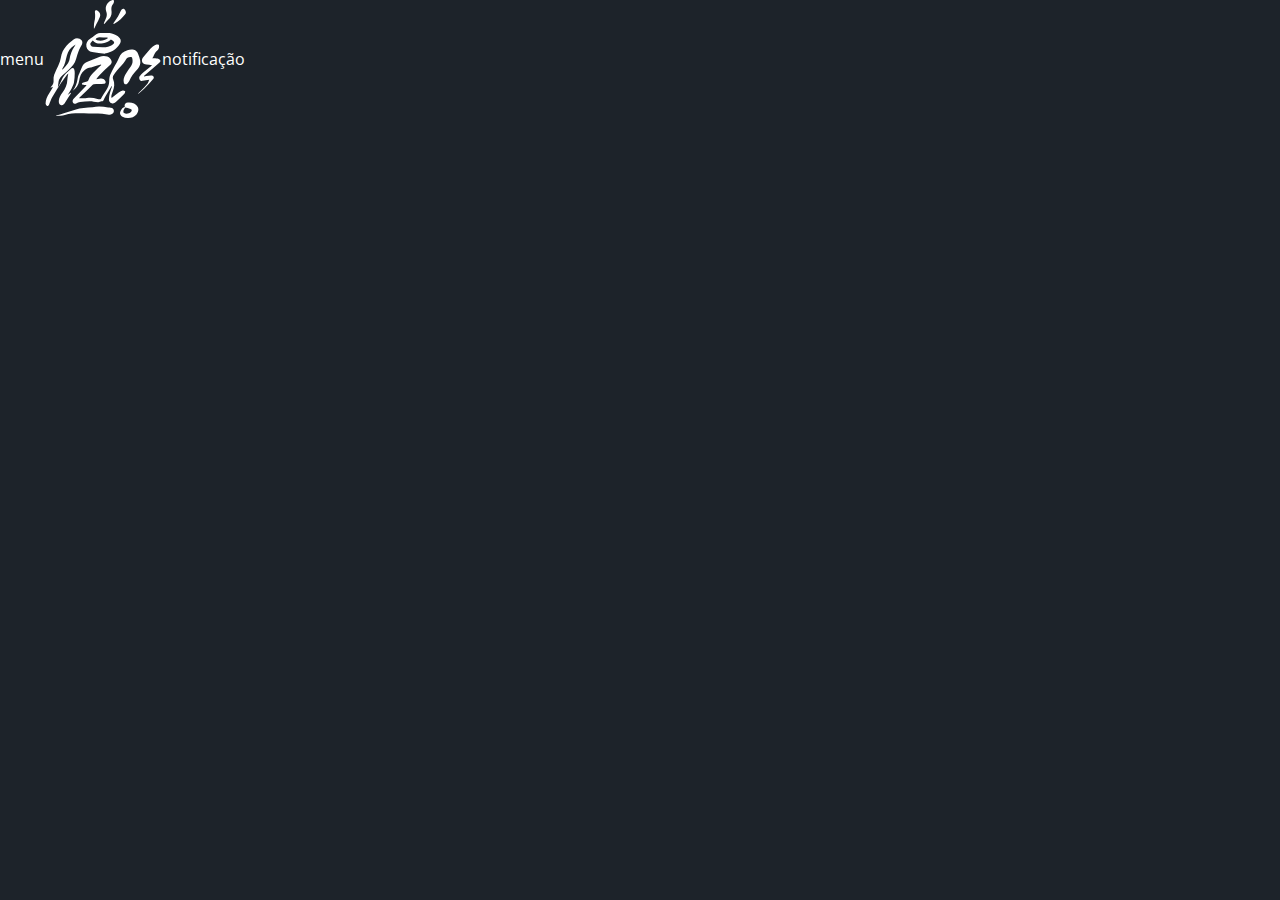
==== index.html @ 1a5a8690 "Inicio do projeto HZC" ====
<!DOCTYPE html>
<html lang="pt-br">
<head>
    <meta charset="UTF-8">
    <meta http-equiv="X-UA-Compatible" content="IE=edge">
    <meta name="viewport" content="width=device-width, initial-scale=1.0">
    <title>HZC | Home</title>
    <link rel="stylesheet" href="assets/css/reset.css">
    <link rel="stylesheet" href="assets/css/style.css">
    <link rel="preconnect" href="https://fonts.googleapis.com">
    <link rel="preconnect" href="https://fonts.gstatic.com" crossorigin>
    <link rel="stylesheet" href="https://fonts.googleapis.com/css2?family=Open+Sans:wght@400;600;700&display=swap">
</head>
<body>
    <header class="cabecalho">
        <button class="cabecalho_menu">menu</button>
        <img src="assets/img/logo.svg" alt="Logotipo da HZC" class="cabecalho_logo">
        <button class="cabecalho_notificacao">notificação</button>
    </header>
</body>
</html>
---- assets/css/style.css ----
body {
    background-color: #1d232a;
    font-family: 'Open Sans', sans-serif;
    color: #FFFFFF;
}

.cabecalho {
    display: flex;
}
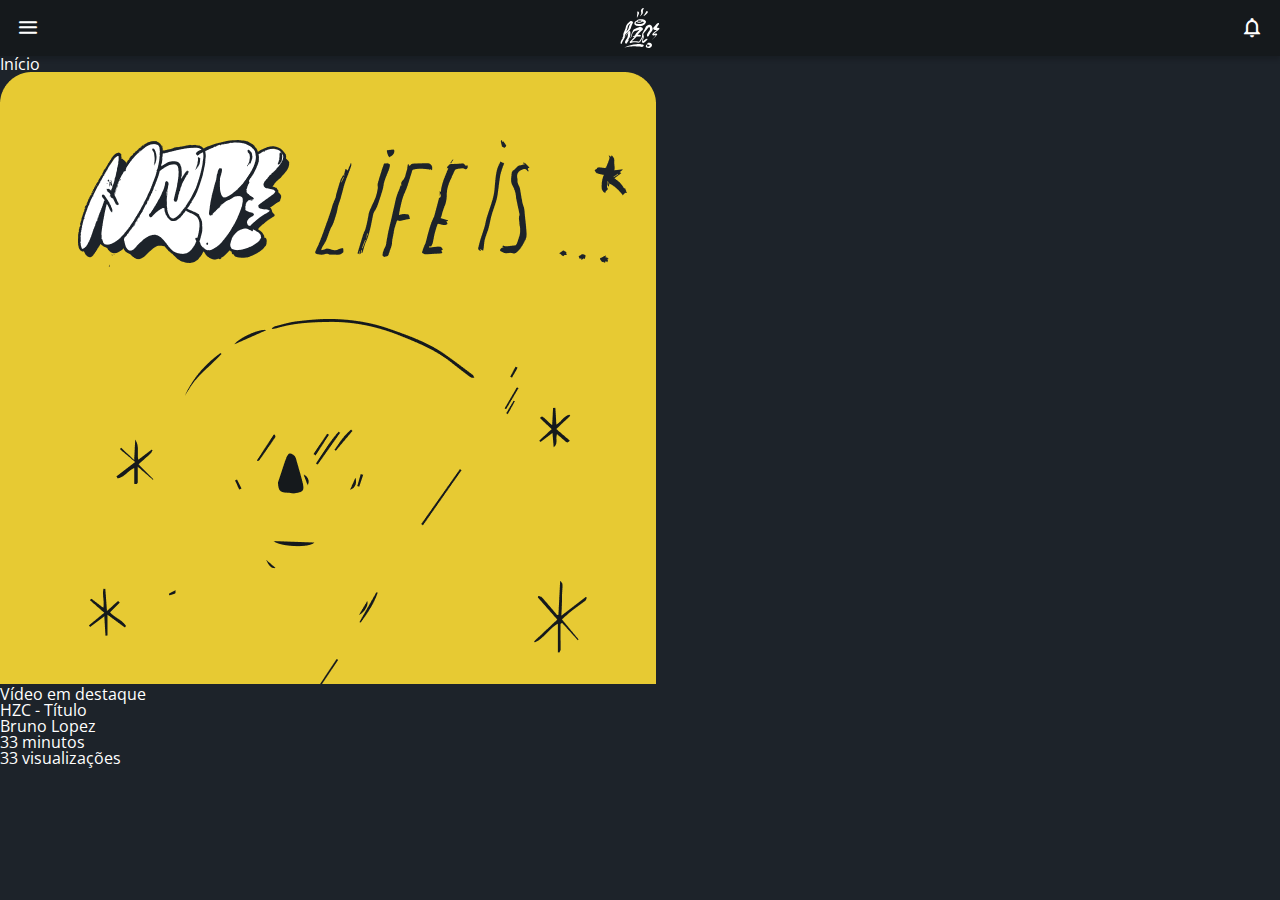
==== commit a2100d16: "Implementação do menu da página" ====
--- a/index.html
+++ b/index.html
@@ -13,9 +13,33 @@
 </head>
 <body>
     <header class="cabecalho">
-        <button class="cabecalho_menu">menu</button>
+        <button class="cabecalho_menu" aria-label="Menu"><i></i></button>
         <img src="assets/img/logo.svg" alt="Logotipo da HZC" class="cabecalho_logo">
-        <button class="cabecalho_notificacao">notificação</button>
+        <button class="cabecalho_notificacao" aria-label="Notificação"><i></i></button>
     </header>
+    <nav class="menu-lateral">
+        <img src="assets/img/logo.svg" alt="Logotipo da HZC" class="menu-lateral_logo">
+        <a href="#" class="menu-lateral_link menu-lateral_link--inicio">Inicio</a>
+        <a href="#" class="menu-lateral_link menu-lateral_link--videos">Videos</a>
+        <a href="#" class="menu-lateral_link menu-lateral_link--picos">Picos</a>
+        <a href="#" class="menu-lateral_link menu-lateral_link--integrantes">Integrantes</a>
+        <a href="#" class="menu-lateral_link menu-lateral_link--camisas">Camisas</a>
+        <a href="#" class="menu-lateral_link menu-lateral_link--pinturas">Pinturas</a>
+    </nav>
+    <main class="principal">
+        <h2 class="cartao">Início</h2>
+        <article class="cartao">
+            <img src="assets/img/banner-mobile_1.png" alt="Banner do cartao" class="cartao_imagem">
+            <div class="cartao_conteudo">
+                <p class="cartao_destaque">Vídeo em destaque</p>
+                <h3 class="cartao_titulo">HZC - Título</h3>
+                <p class="cartao_perfil">Bruno Lopez</p>
+                <p class="cartao_info cartao_info--tempo">33 minutos</p>
+                <p class="cartao_info cartao_info--visualizacao">33 visualizações</p>
+                <button class="cartao_botao cartao_botao--play cartao_botao--destaque"></button>
+            </div>
+        </article>
+    </main>
+    <script src="index.js"></script>
 </body>
 </html>--- a/assets/css/style.css
+++ b/assets/css/style.css
@@ -1,9 +1,103 @@
+@font-face {
+    font-family: 'icones';
+    src: url(../font/icones.ttf);
+}
+
 body {
     background-color: #1d232a;
-    font-family: 'Open Sans', sans-serif;
+    font-family: 'Open Sans', 'icones', sans-serif;
     color: #FFFFFF;
 }
 
 .cabecalho {
     display: flex;
-}+    justify-content: space-between; /* Dispões os conteúdos no seu fluxo horizontal*/
+    align-items: center; /* Dispões os conteúdos no seu fluxo vertical*/
+    background-color: #15191C;
+    padding: 8px 16px;
+    box-shadow: 0px 4px 4px rgba(0, 0, 0, 0.16);
+}
+
+.cabecalho_menu i::before {
+    content: "\e904";
+    font-size: 24px;
+}
+
+.cabecalho_notificacao i::before {
+    content: "\e906";
+    font-size: 24px;
+}
+
+.cabecalho_logo {
+    width: 40px;
+}
+
+.menu-lateral {
+    display: flex;
+    flex-direction: column;
+    background-color: #15191C;
+    width: 75vw;
+    height: 100vh;
+
+    position: absolute;
+    left: -100vw;
+    transition: 0.25s;
+}
+
+.menu-lateral--ativo {
+    left: 0;
+    transition: 0.25s;
+}
+
+.menu-lateral_logo {
+    width: 118px;
+    align-self: center;
+    padding: 16px;
+}
+
+.menu-lateral_link {
+    height: 64px;
+    color: #95999C;
+    padding-left: 64px;
+    display: flex;
+    align-items: center;
+}
+
+.menu-lateral_link--ativo {
+    color: #FFFFFF;
+    padding-left: 56px;
+    border-left: 8px solid #FFFFFF;
+}
+
+.menu-lateral_link::before {
+    content: "";
+    width: 24px;
+    height: 24px;
+    font-size: 24px;
+    position: absolute;
+    left: 24px;
+}
+
+.menu-lateral_link--inicio::before {
+    content: "\e902";
+}
+
+.menu-lateral_link--videos::before {
+    content: "\e90e";
+}
+
+.menu-lateral_link--picos::before {
+    content: "\e909";
+}
+
+.menu-lateral_link--integrantes::before {
+    content: "\e903";
+}
+
+.menu-lateral_link--camisas::before {
+    content: "\e900";
+}
+
+.menu-lateral_link--pinturas::before {
+    content: "\e90a";
+}
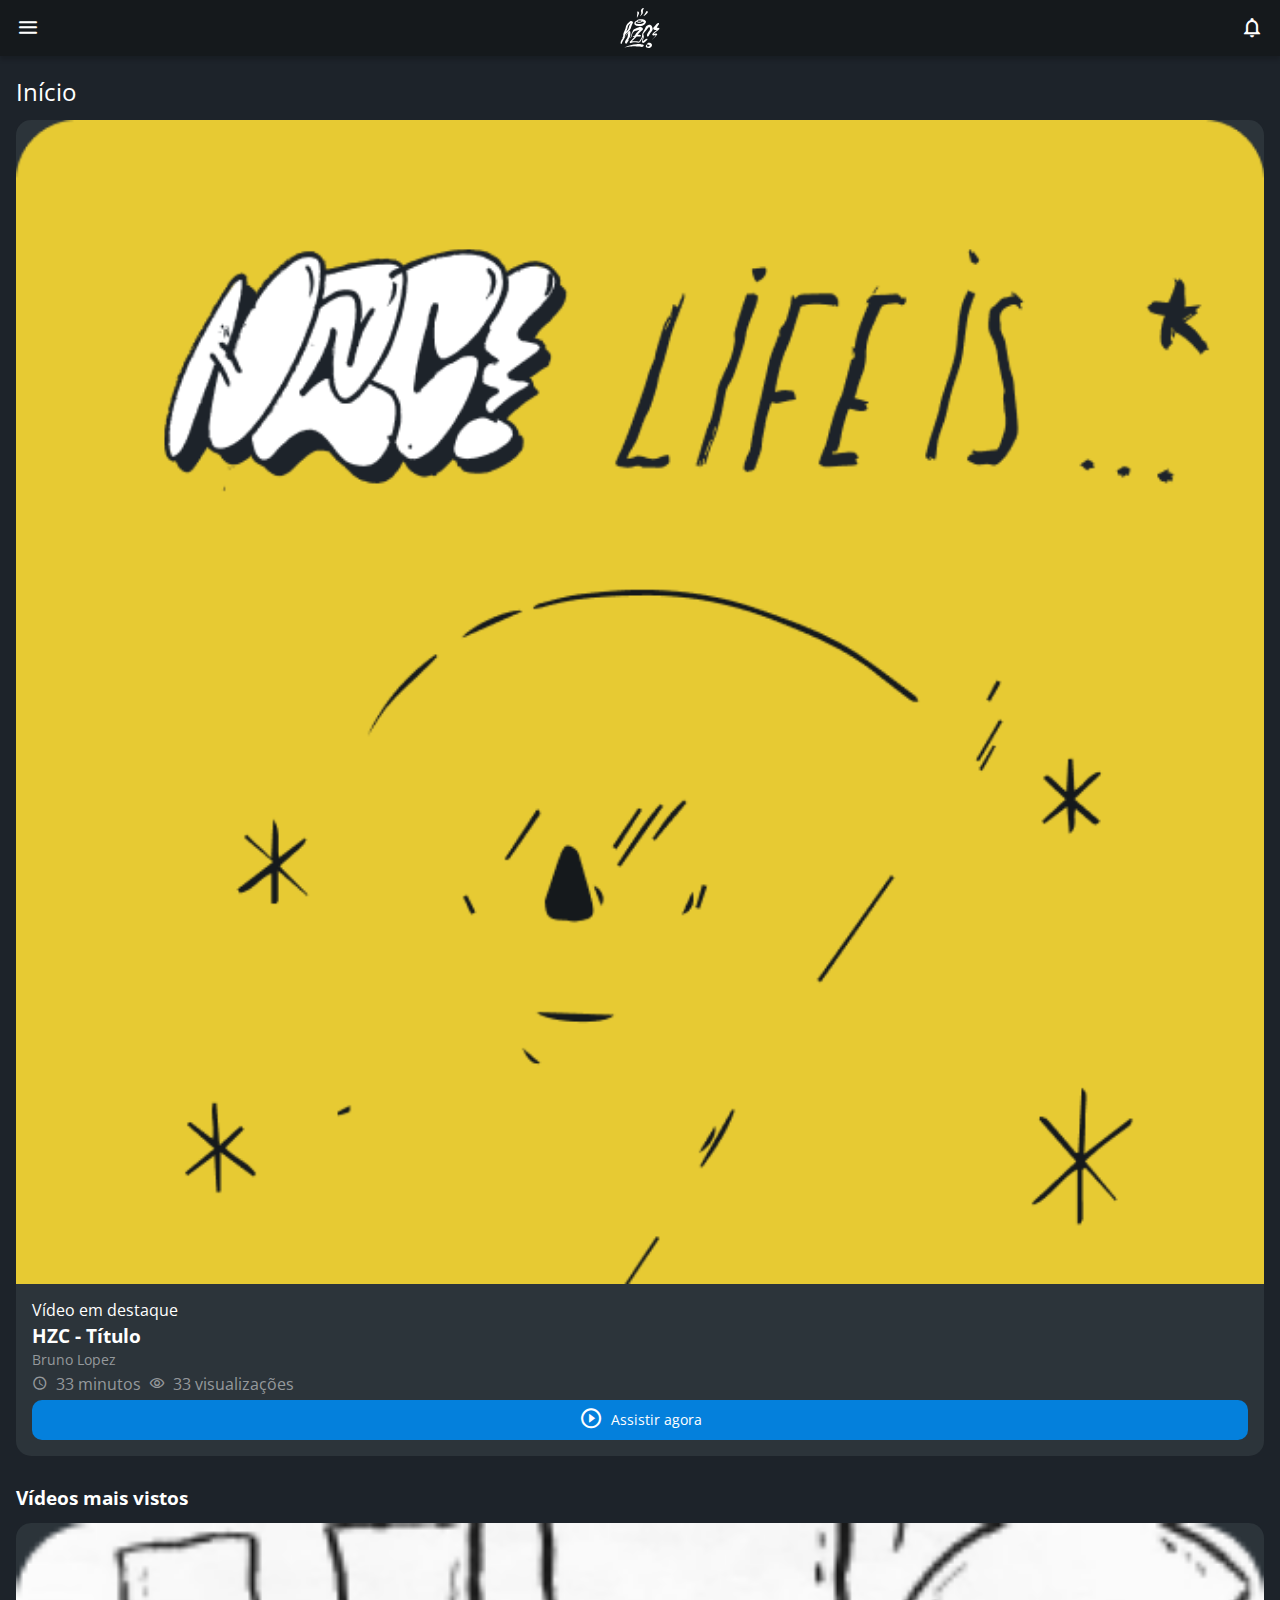
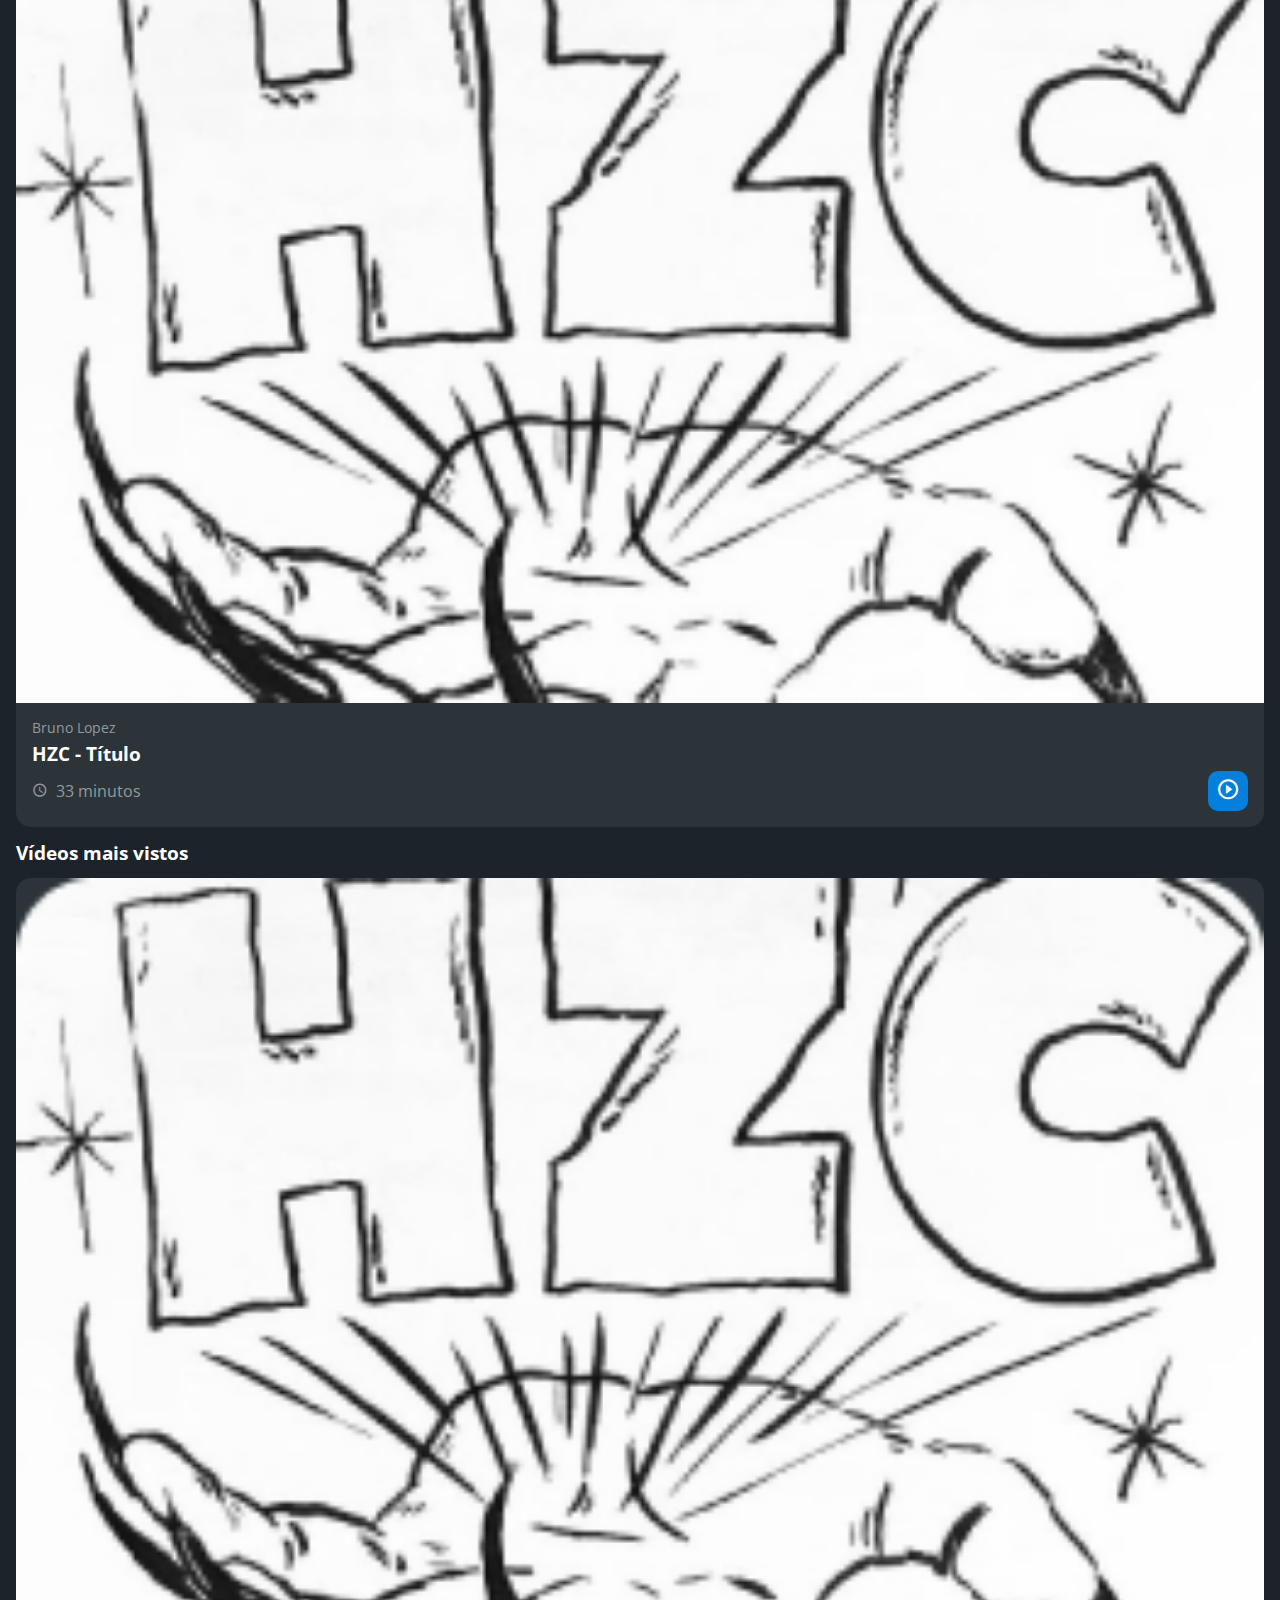
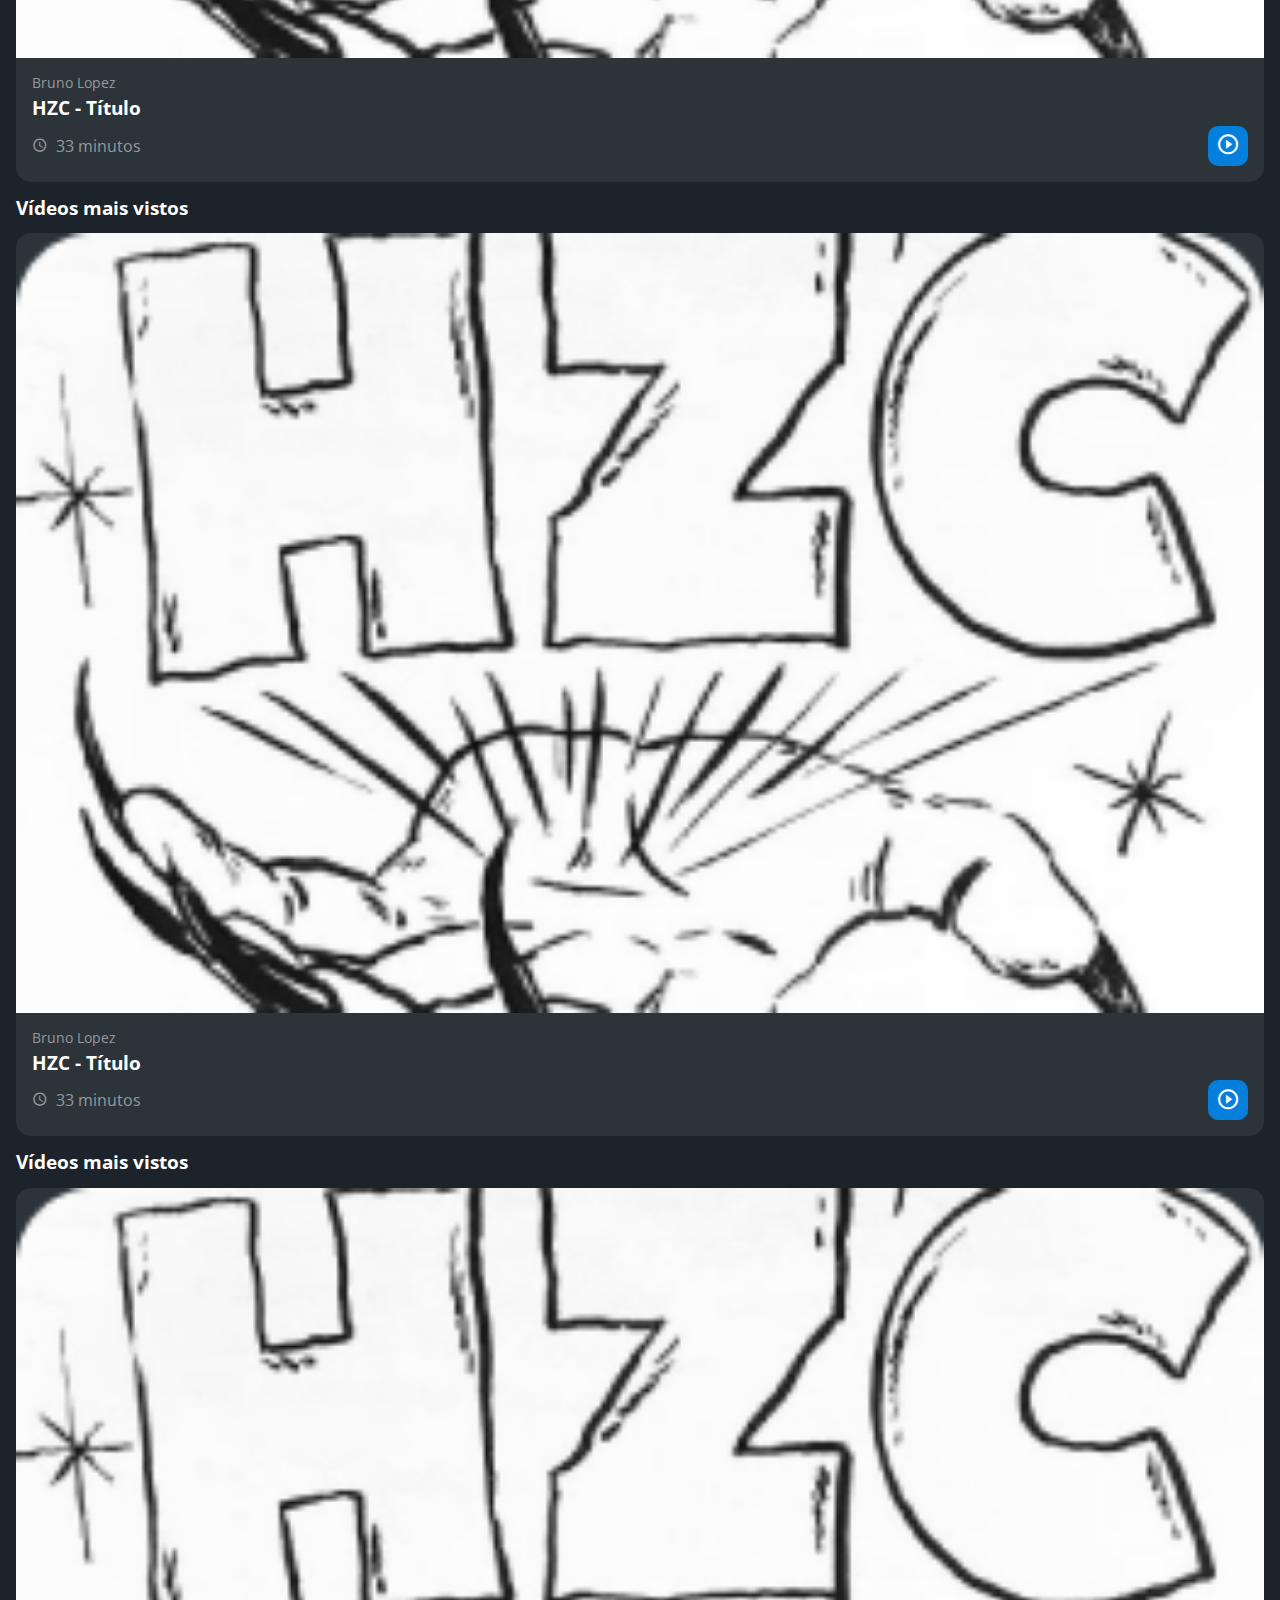
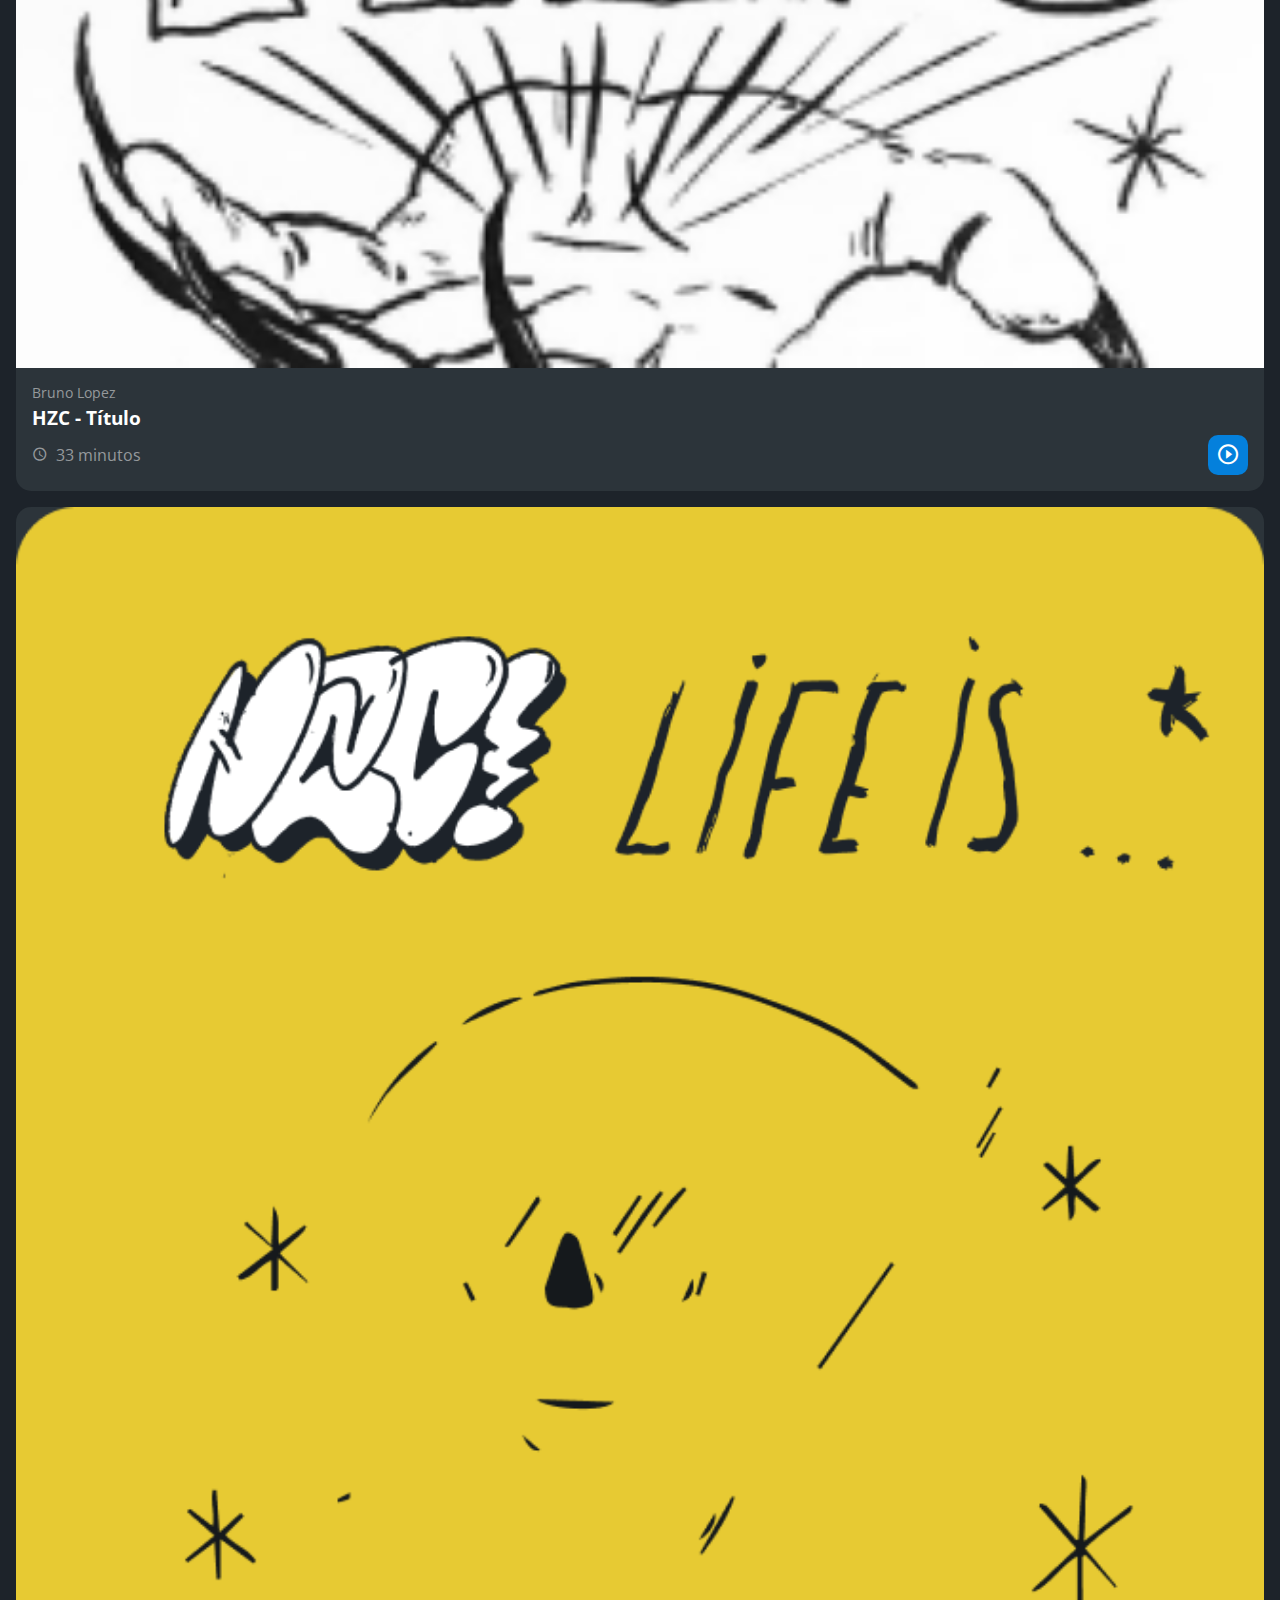
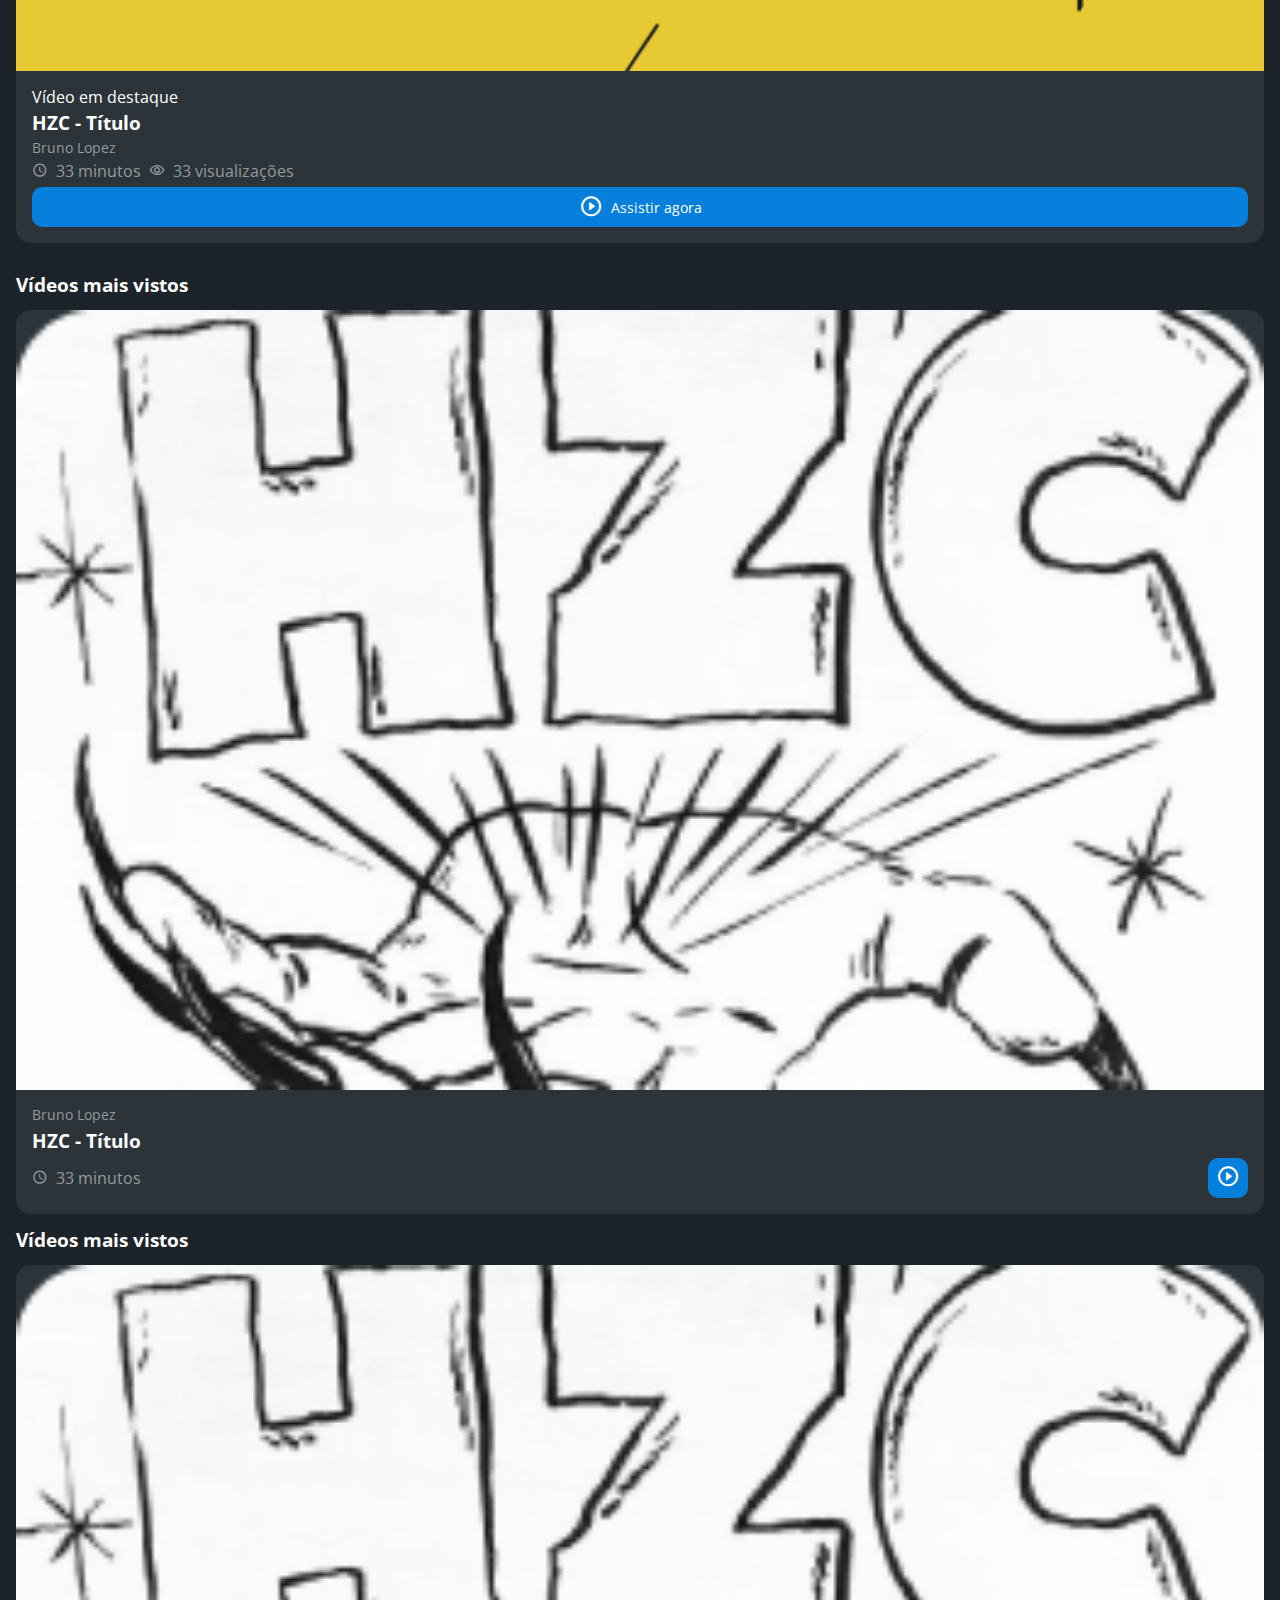
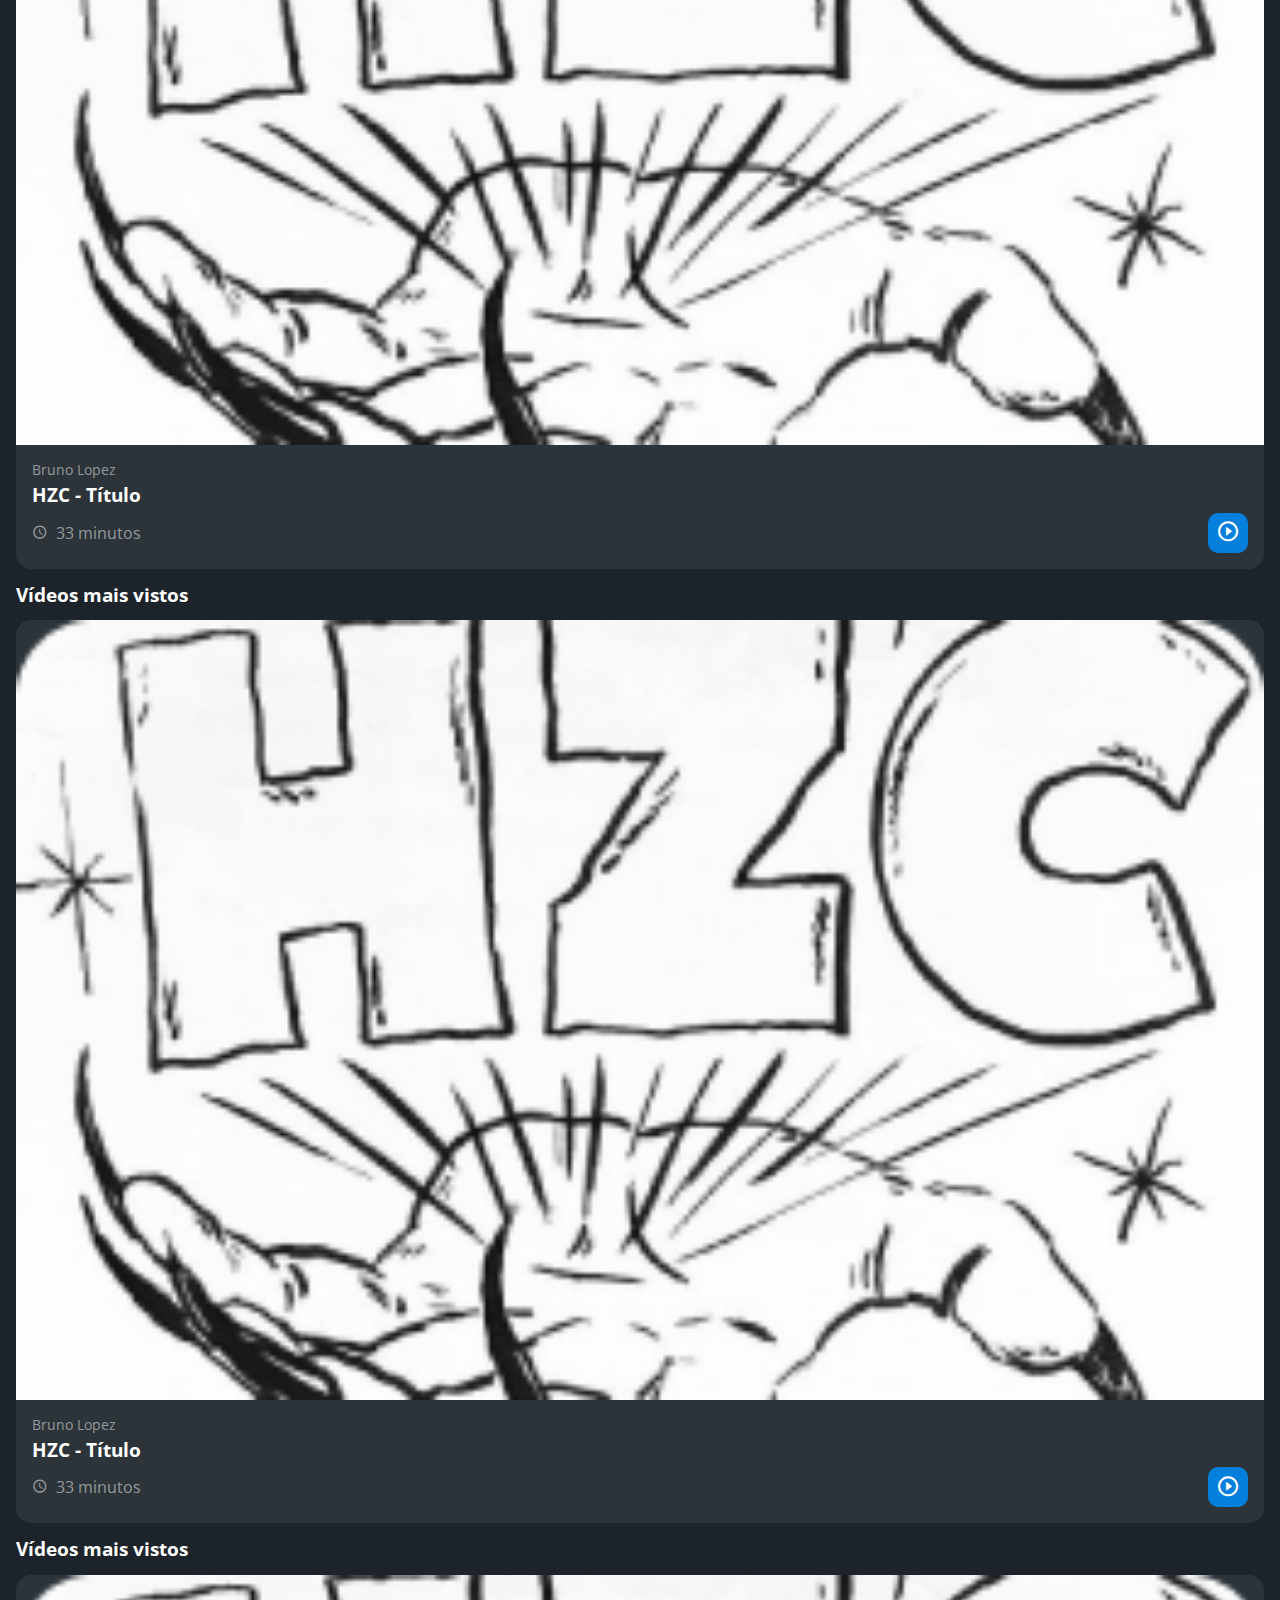
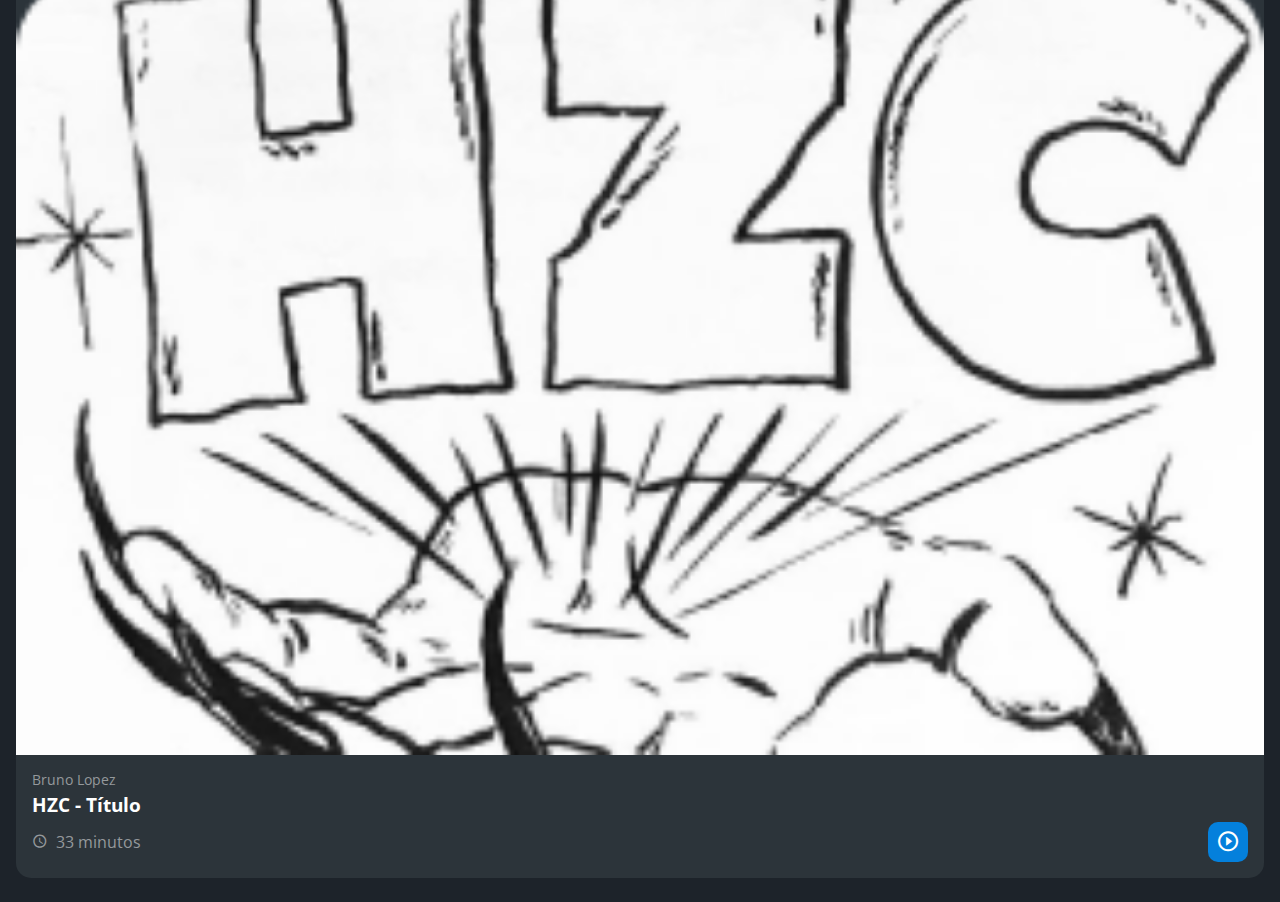
==== commit ab43b39a: "Implementação no css" ====
--- a/index.html
+++ b/index.html
@@ -19,7 +19,7 @@
     </header>
     <nav class="menu-lateral">
         <img src="assets/img/logo.svg" alt="Logotipo da HZC" class="menu-lateral_logo">
-        <a href="#" class="menu-lateral_link menu-lateral_link--inicio">Inicio</a>
+        <a href="#" class="menu-lateral_link menu-lateral_link--inicio menu-lateral__link--ativo">Inicio</a>
         <a href="#" class="menu-lateral_link menu-lateral_link--videos">Videos</a>
         <a href="#" class="menu-lateral_link menu-lateral_link--picos">Picos</a>
         <a href="#" class="menu-lateral_link menu-lateral_link--integrantes">Integrantes</a>
@@ -27,18 +27,125 @@
         <a href="#" class="menu-lateral_link menu-lateral_link--pinturas">Pinturas</a>
     </nav>
     <main class="principal">
-        <h2 class="cartao">Início</h2>
-        <article class="cartao">
-            <img src="assets/img/banner-mobile_1.png" alt="Banner do cartao" class="cartao_imagem">
+        <h2 class="titulo-pagina">Início</h2>
+        <article class="cartao cartao--destaque">
+            <img src="assets/img/banner-mobile_1.png" alt="Video" class="cartao_imagem">
             <div class="cartao_conteudo">
                 <p class="cartao_destaque">Vídeo em destaque</p>
                 <h3 class="cartao_titulo">HZC - Título</h3>
                 <p class="cartao_perfil">Bruno Lopez</p>
                 <p class="cartao_info cartao_info--tempo">33 minutos</p>
                 <p class="cartao_info cartao_info--visualizacao">33 visualizações</p>
-                <button class="cartao_botao cartao_botao--play cartao_botao--destaque"></button>
+                <button class="cartao_botao cartao_botao--play cartao_botao--destaque">Assistir agora</button>
             </div>
         </article>
+        <section class="secao">
+            <h3 class="titulo-secao">Vídeos mais vistos</h3>
+            <article class="cartao">
+                <img src="assets/img/video_1.png" alt="Banner do cartao" class="cartao_imagem">
+                <div class="cartao_conteudo">
+                    <p class="cartao_perfil">Bruno Lopez</p>
+                    <h3 class="cartao_titulo">HZC - Título</h3>
+                    <p class="cartao_info cartao_info--tempo">33 minutos</p>
+                    <button class="cartao_botao cartao_botao--play" aria-label="Assistir agora"></button>
+                </div>
+            </article>
+        </section>
+        <section class="secao">
+            <h3 class="titulo-secao">Vídeos mais vistos</h3>
+            <article class="cartao">
+                <img src="assets/img/video_1.png" alt="Banner do cartao" class="cartao_imagem">
+                <div class="cartao_conteudo">
+                    <p class="cartao_perfil">Bruno Lopez</p>
+                    <h3 class="cartao_titulo">HZC - Título</h3>
+                    <p class="cartao_info cartao_info--tempo">33 minutos</p>
+                    <button class="cartao_botao cartao_botao--play" aria-label="Assistir agora"></button>
+                </div>
+            </article>
+        </section>
+        <section class="secao">
+            <h3 class="titulo-secao">Vídeos mais vistos</h3>
+            <article class="cartao">
+                <img src="assets/img/video_1.png" alt="Banner do cartao" class="cartao_imagem">
+                <div class="cartao_conteudo">
+                    <p class="cartao_perfil">Bruno Lopez</p>
+                    <h3 class="cartao_titulo">HZC - Título</h3>
+                    <p class="cartao_info cartao_info--tempo">33 minutos</p>
+                    <button class="cartao_botao cartao_botao--play" aria-label="Assistir agora"></button>
+                </div>
+            </article>
+        </section>
+        <section class="secao">
+            <h3 class="titulo-secao">Vídeos mais vistos</h3>
+            <article class="cartao">
+                <img src="assets/img/video_1.png" alt="Banner do cartao" class="cartao_imagem">
+                <div class="cartao_conteudo">
+                    <p class="cartao_perfil">Bruno Lopez</p>
+                    <h3 class="cartao_titulo">HZC - Título</h3>
+                    <p class="cartao_info cartao_info--tempo">33 minutos</p>
+                    <button class="cartao_botao cartao_botao--play" aria-label="Assistir agora"></button>
+                </div>
+            </article>
+        </section>
+        <article class="cartao cartao--destaque">
+            <img src="assets/img/banner-mobile_1.png" alt="Video" class="cartao_imagem">
+            <div class="cartao_conteudo">
+                <p class="cartao_destaque">Vídeo em destaque</p>
+                <h3 class="cartao_titulo">HZC - Título</h3>
+                <p class="cartao_perfil">Bruno Lopez</p>
+                <p class="cartao_info cartao_info--tempo">33 minutos</p>
+                <p class="cartao_info cartao_info--visualizacao">33 visualizações</p>
+                <button class="cartao_botao cartao_botao--play cartao_botao--destaque">Assistir agora</button>
+            </div>
+        </article>
+        <section class="secao">
+            <h3 class="titulo-secao">Vídeos mais vistos</h3>
+            <article class="cartao">
+                <img src="assets/img/video_1.png" alt="Banner do cartao" class="cartao_imagem">
+                <div class="cartao_conteudo">
+                    <p class="cartao_perfil">Bruno Lopez</p>
+                    <h3 class="cartao_titulo">HZC - Título</h3>
+                    <p class="cartao_info cartao_info--tempo">33 minutos</p>
+                    <button class="cartao_botao cartao_botao--play" aria-label="Assistir agora"></button>
+                </div>
+            </article>
+        </section>
+        <section class="secao">
+            <h3 class="titulo-secao">Vídeos mais vistos</h3>
+            <article class="cartao">
+                <img src="assets/img/video_1.png" alt="Banner do cartao" class="cartao_imagem">
+                <div class="cartao_conteudo">
+                    <p class="cartao_perfil">Bruno Lopez</p>
+                    <h3 class="cartao_titulo">HZC - Título</h3>
+                    <p class="cartao_info cartao_info--tempo">33 minutos</p>
+                    <button class="cartao_botao cartao_botao--play" aria-label="Assistir agora"></button>
+                </div>
+            </article>
+        </section>
+        <section class="secao">
+            <h3 class="titulo-secao">Vídeos mais vistos</h3>
+            <article class="cartao">
+                <img src="assets/img/video_1.png" alt="Banner do cartao" class="cartao_imagem">
+                <div class="cartao_conteudo">
+                    <p class="cartao_perfil">Bruno Lopez</p>
+                    <h3 class="cartao_titulo">HZC - Título</h3>
+                    <p class="cartao_info cartao_info--tempo">33 minutos</p>
+                    <button class="cartao_botao cartao_botao--play" aria-label="Assistir agora"></button>
+                </div>
+            </article>
+        </section>
+        <section class="secao">
+            <h3 class="titulo-secao">Vídeos mais vistos</h3>
+            <article class="cartao">
+                <img src="assets/img/video_1.png" alt="Banner do cartao" class="cartao_imagem">
+                <div class="cartao_conteudo">
+                    <p class="cartao_perfil">Bruno Lopez</p>
+                    <h3 class="cartao_titulo">HZC - Título</h3>
+                    <p class="cartao_info cartao_info--tempo">33 minutos</p>
+                    <button class="cartao_botao cartao_botao--play" aria-label="Assistir agora"></button>
+                </div>
+            </article>
+        </section>
     </main>
     <script src="index.js"></script>
 </body>
--- a/assets/css/style.css
+++ b/assets/css/style.css
@@ -70,7 +70,7 @@
 }
 
 .menu-lateral_link::before {
-    content: "";
+    content: "\e900";
     width: 24px;
     height: 24px;
     font-size: 24px;
@@ -101,3 +101,100 @@
 .menu-lateral_link--pinturas::before {
     content: "\e90a";
 }
+
+.principal {
+    padding: 24px 16px;
+    display: grid;
+    gap: 16px;
+}
+
+.titulo-pagina {
+    font-size: 1.5rem;
+    font-size: 700;
+}
+
+.titulo-secao {
+    font-size: 1.2rem;
+    font-weight: 700;
+}
+
+.cartao {
+    width: 100%;
+    border-radius: 15px;
+    overflow: hidden;
+    background-color: #2C343A;
+}
+
+.cartao--destaque {
+    margin-bottom: 16px;
+}
+
+.cartao_conteudo {
+    padding: 16px;
+    display: grid;
+    grid-template-columns: auto 1fr;
+    gap: 8px;
+}
+
+.cartao_destaque {
+    grid-column: span 2;
+}
+
+.cartao_titulo {
+    font-size: 1.2rem;
+    font-weight: 700;
+    grid-column: span 2;
+}
+
+.cartao_perfil {
+    color: #95999C;
+    font-size: 0.9rem;
+    grid-column: span 2;
+}
+
+.cartao_info {
+    display: flex;
+    align-items: center;
+    color: #95999C;
+}
+
+.cartao_info--tempo::before {
+    content: "\e90c";
+    margin-right: 8px;
+}
+
+.cartao_info--visualizacao::before {
+    content: "\e90f";
+    margin-right: 8px;
+}
+
+.cartao_botao {
+    display: flex;
+    justify-content: center;
+    align-items: center;
+    background-color: #0480DC;
+    width: 40px;
+    height: 40px;
+    border-radius: 10px;
+    font-size: 0.9rem;
+    justify-self: flex-end;
+}
+
+.cartao_botao--play::before {
+    content: "\e90b";
+    font-size: 24px;
+}
+
+.cartao_botao--destaque {
+    width: 100%;
+    grid-column: span 2;
+}
+
+.cartao_botao--destaque::before {
+    margin-right: 8px;
+}
+
+.secao {
+    display: grid;
+    gap: 16px;
+}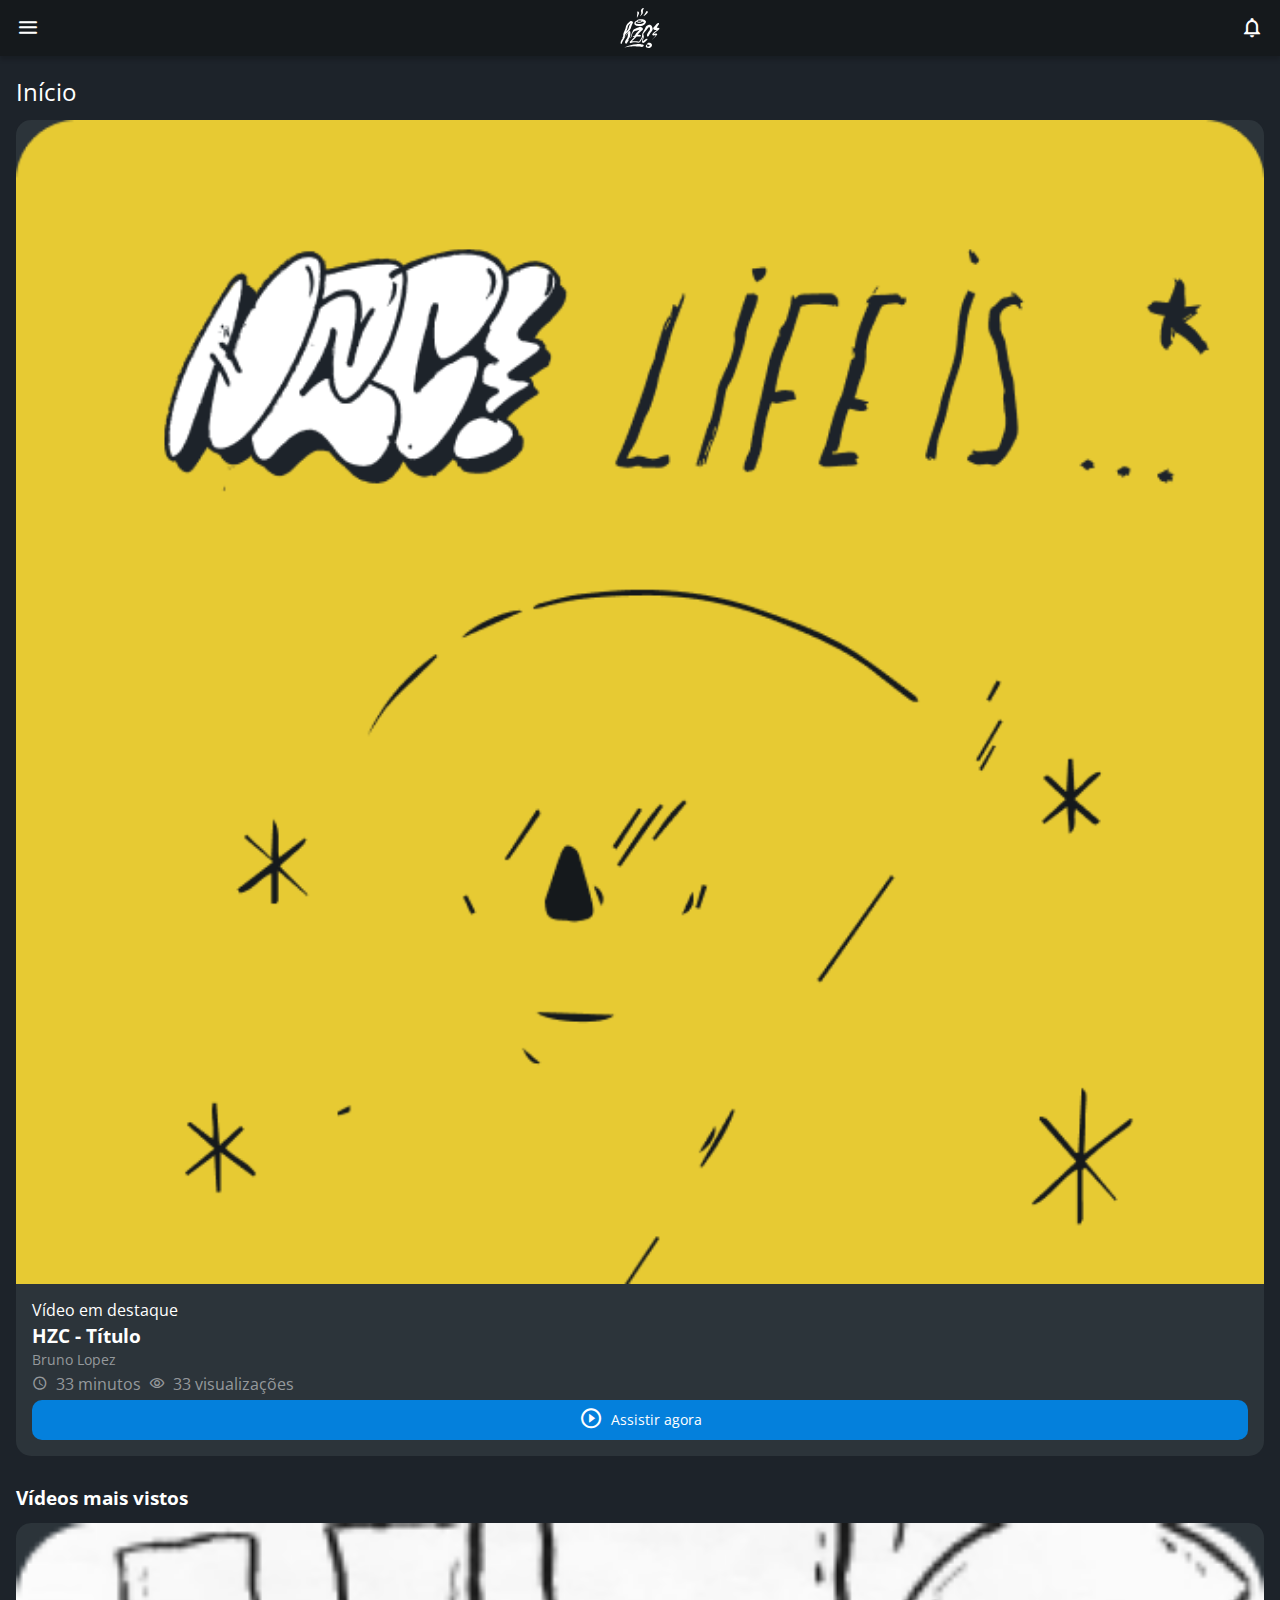
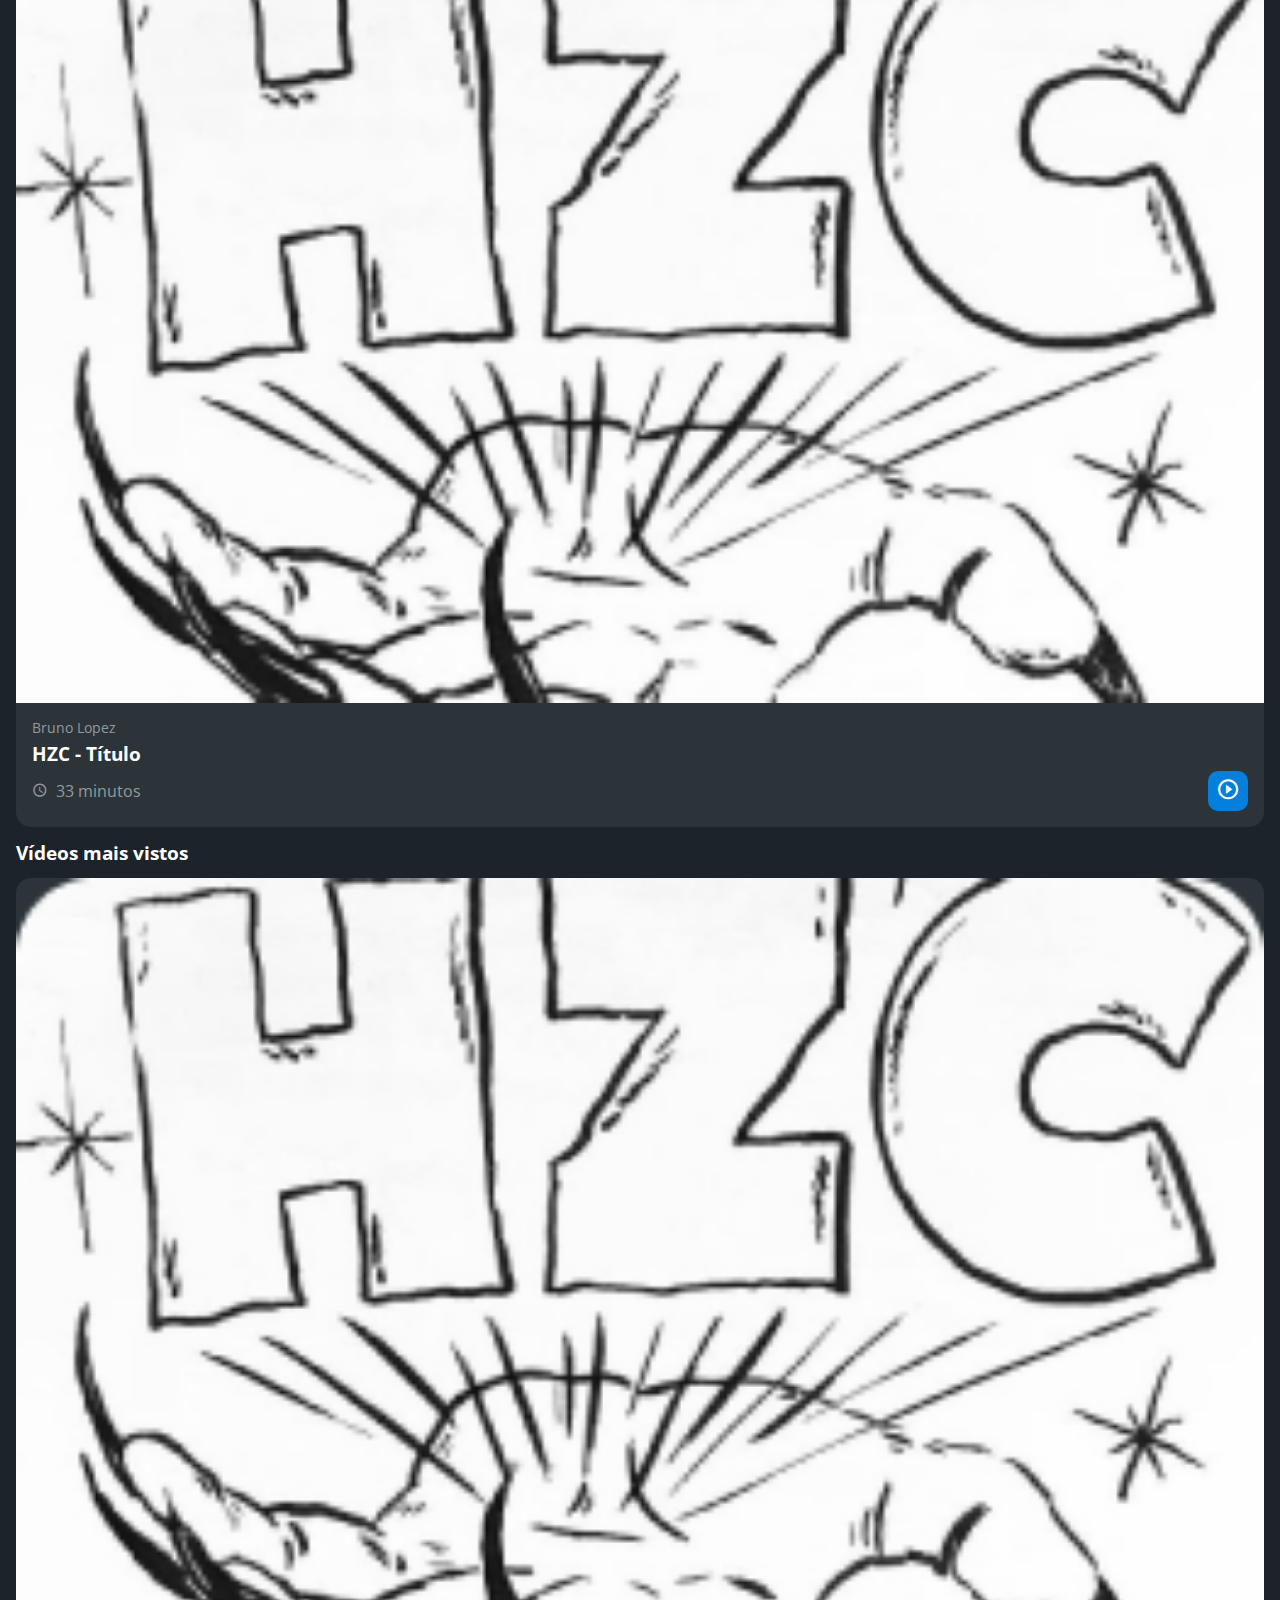
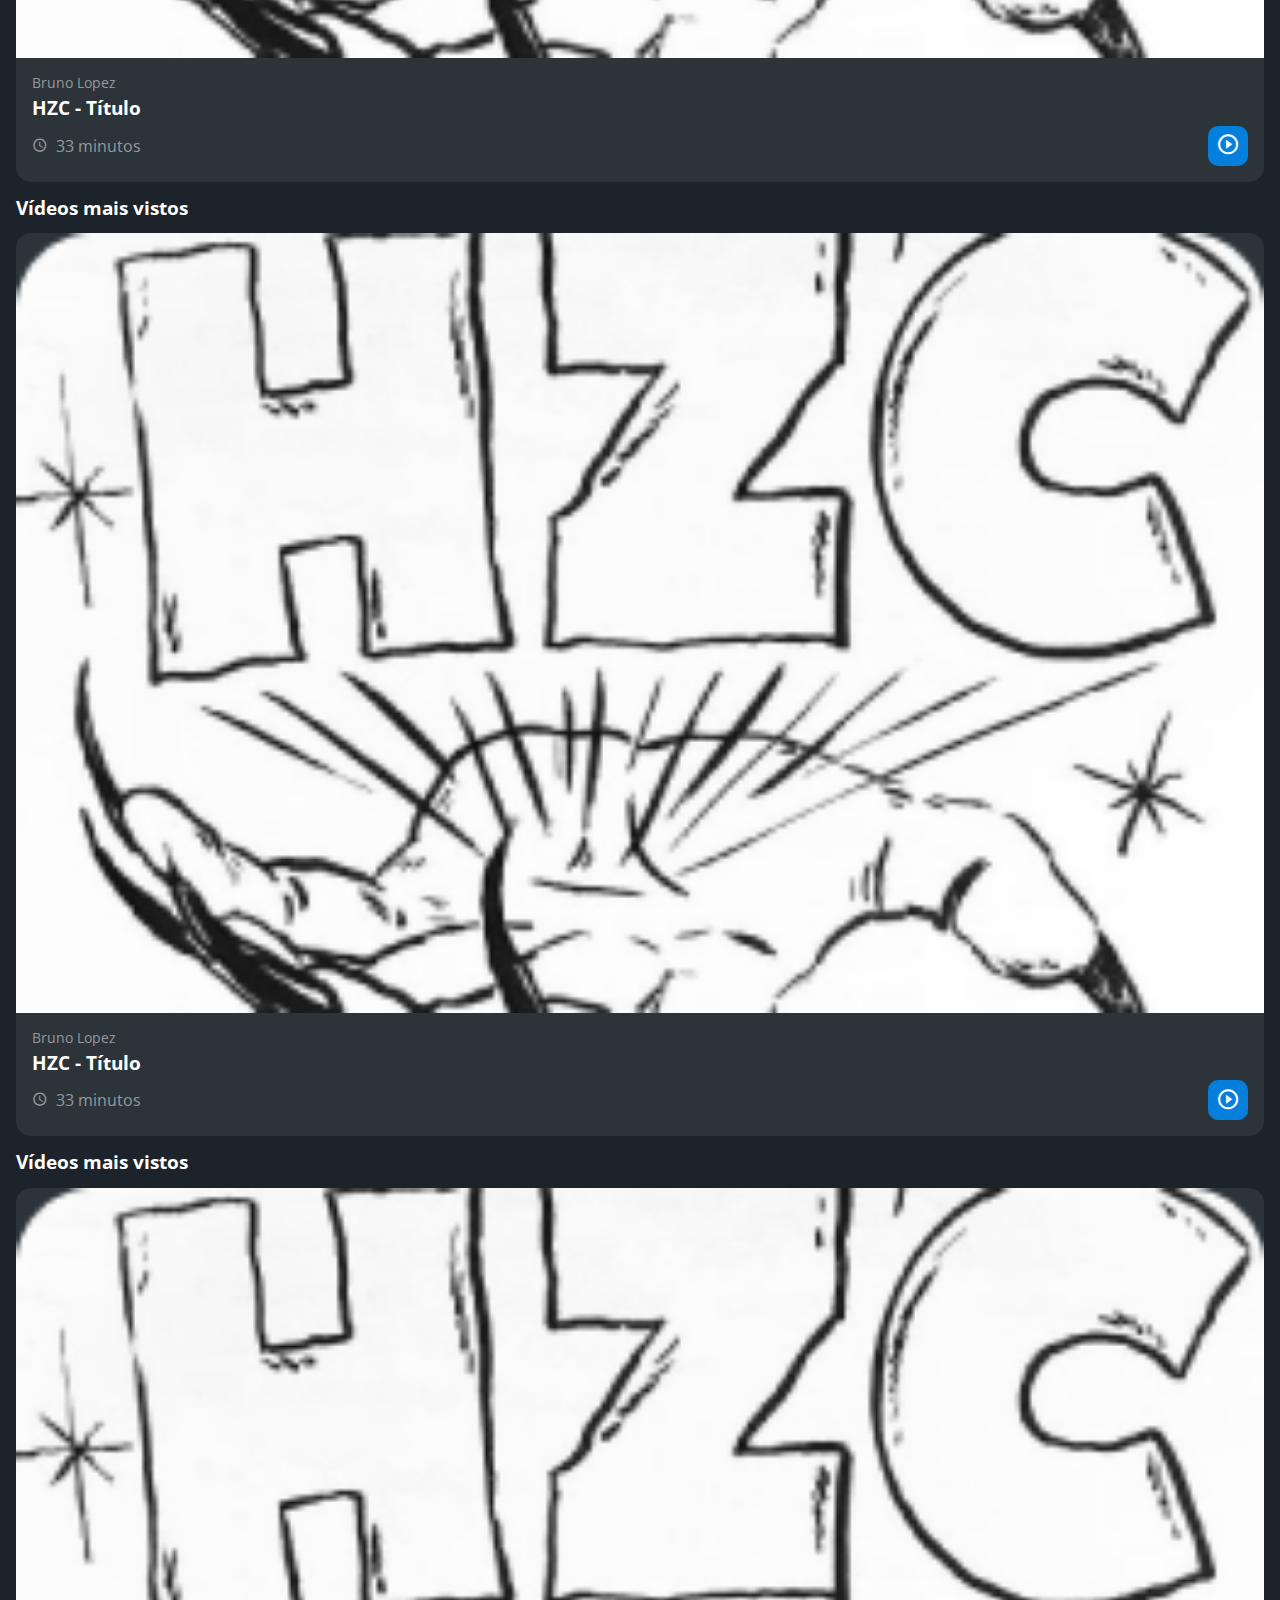
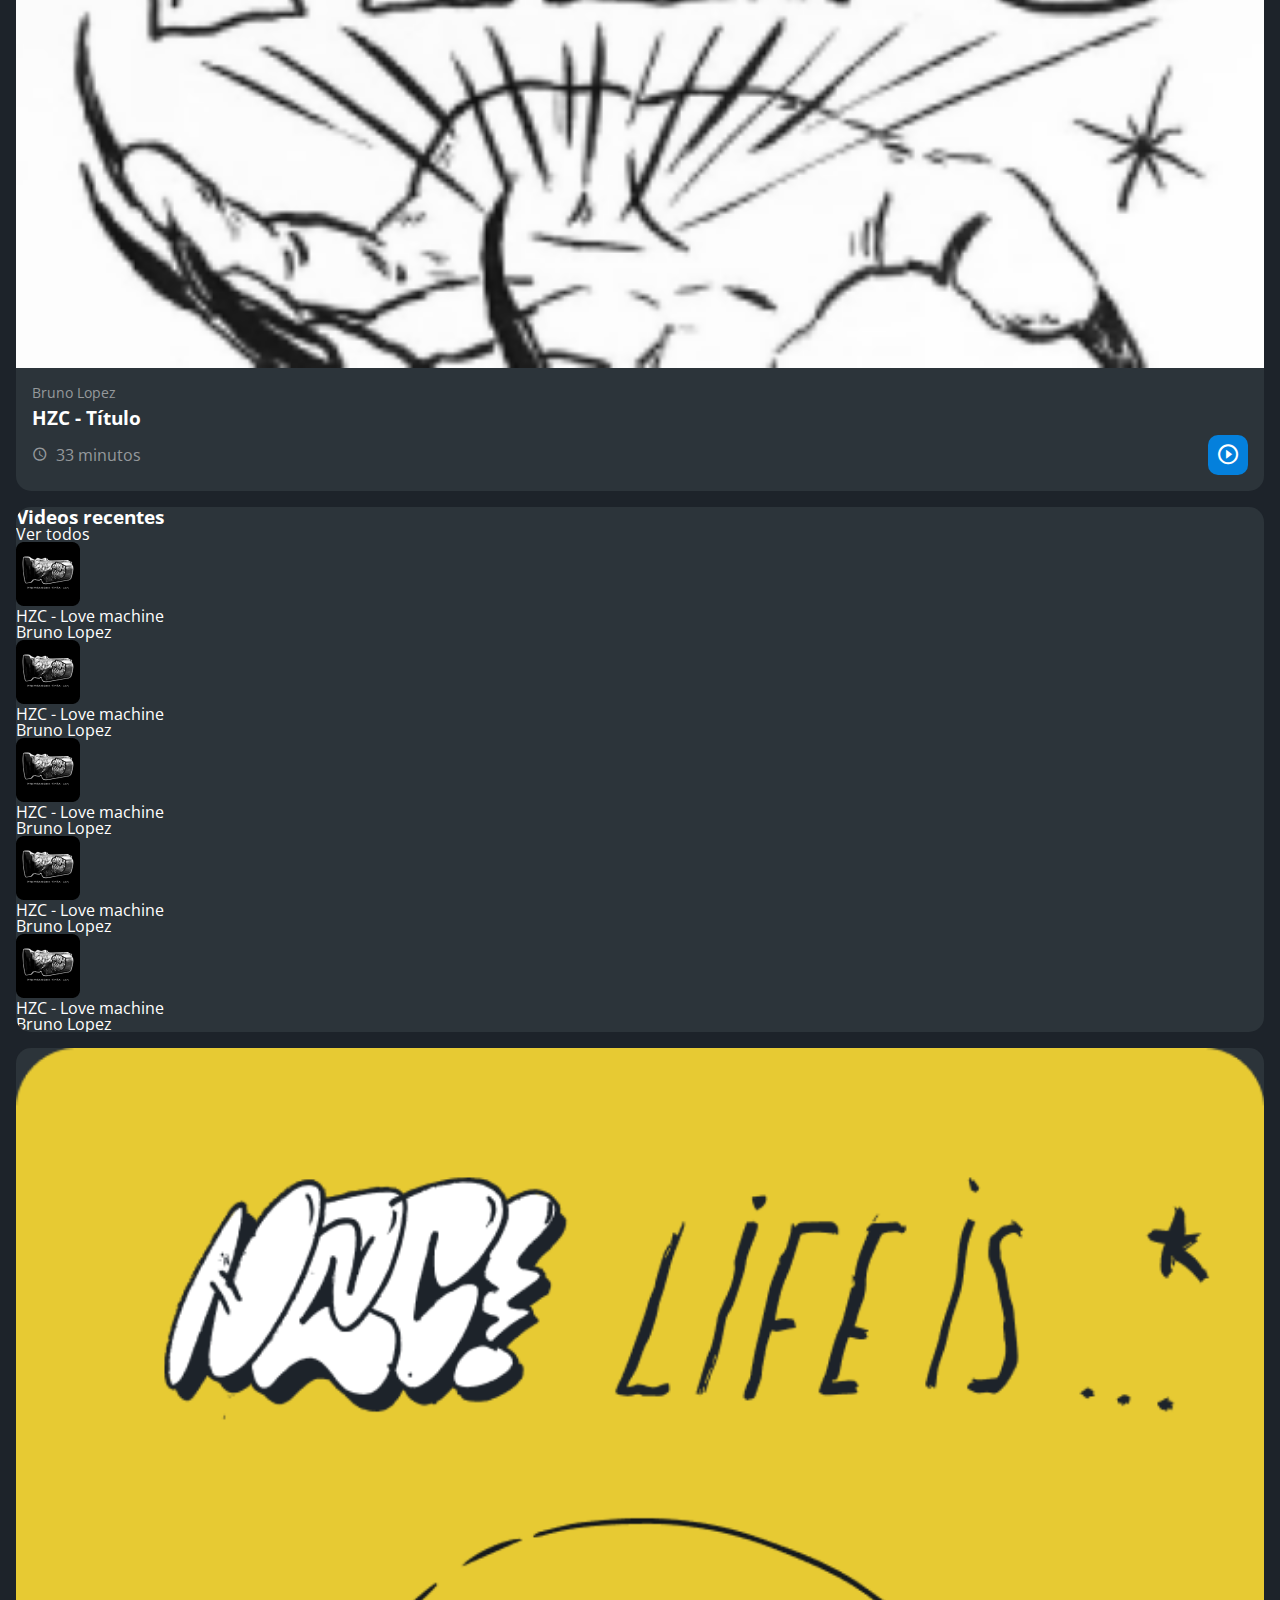
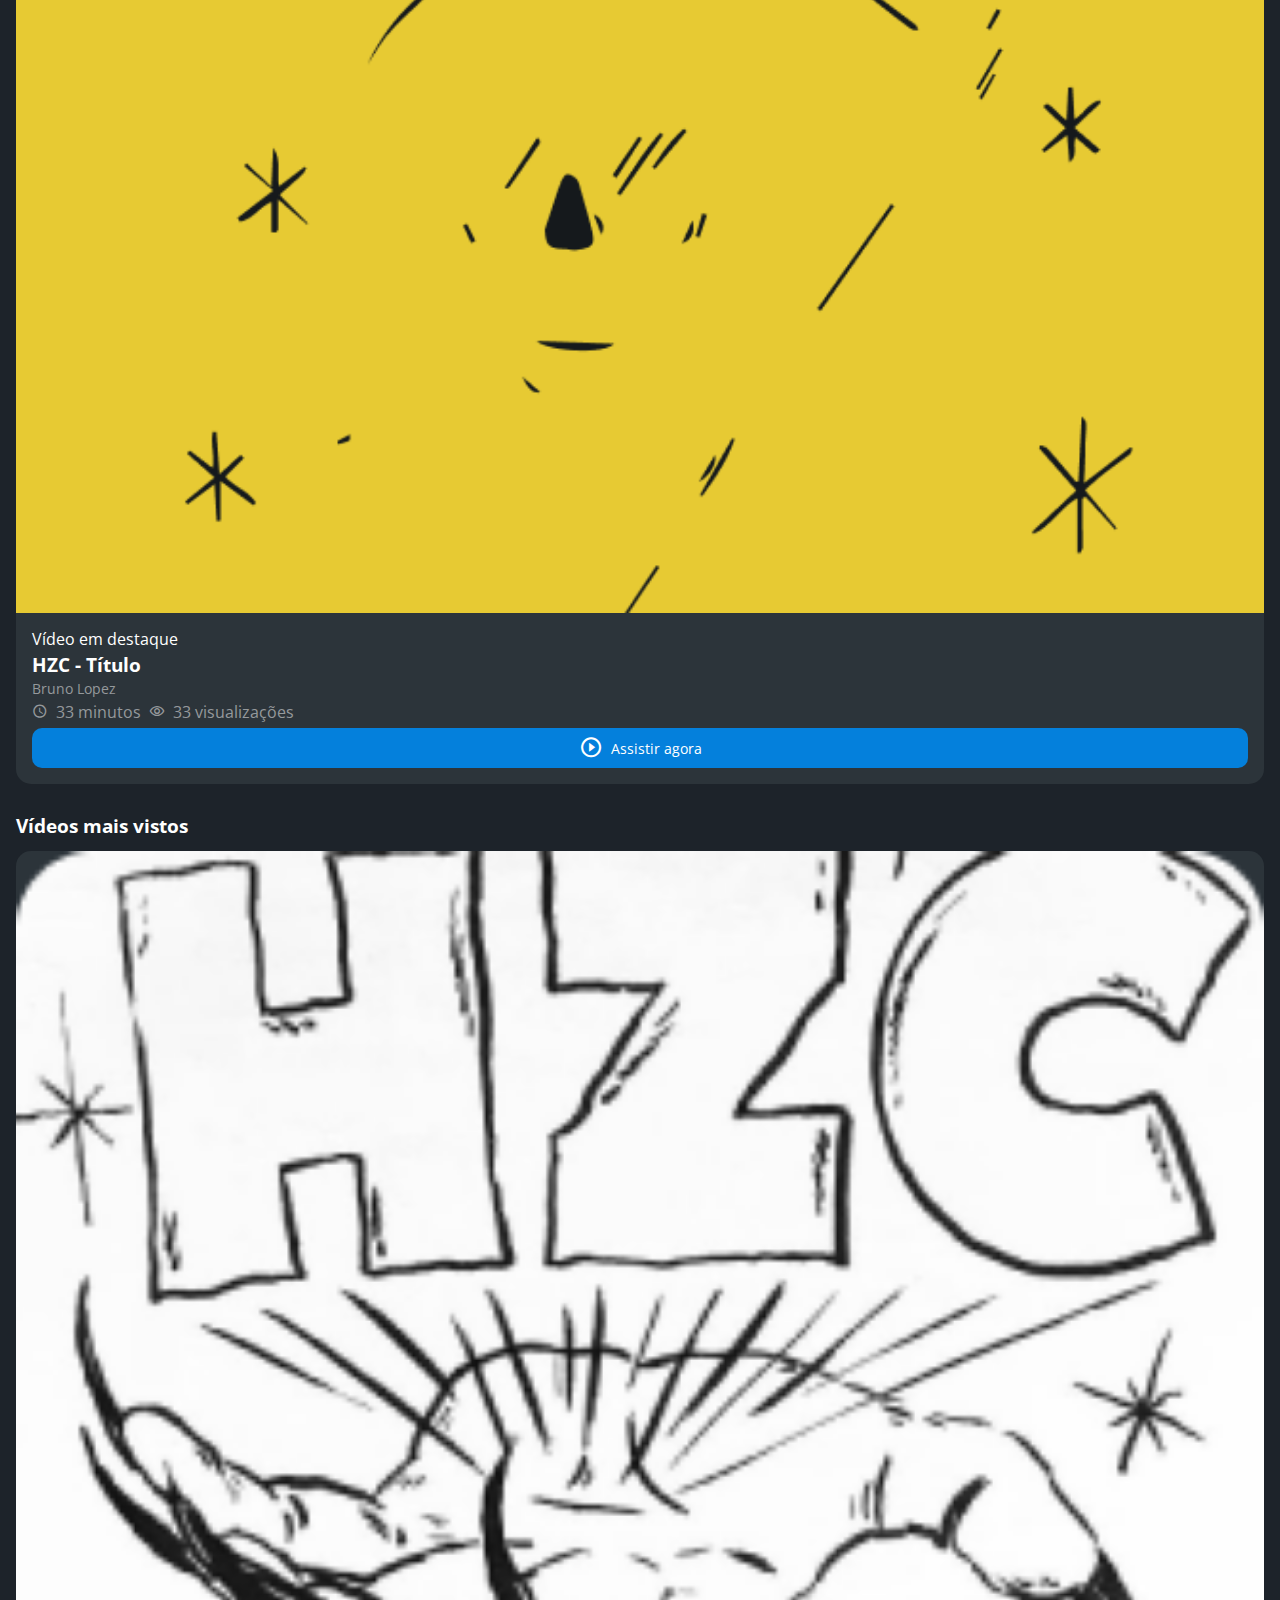
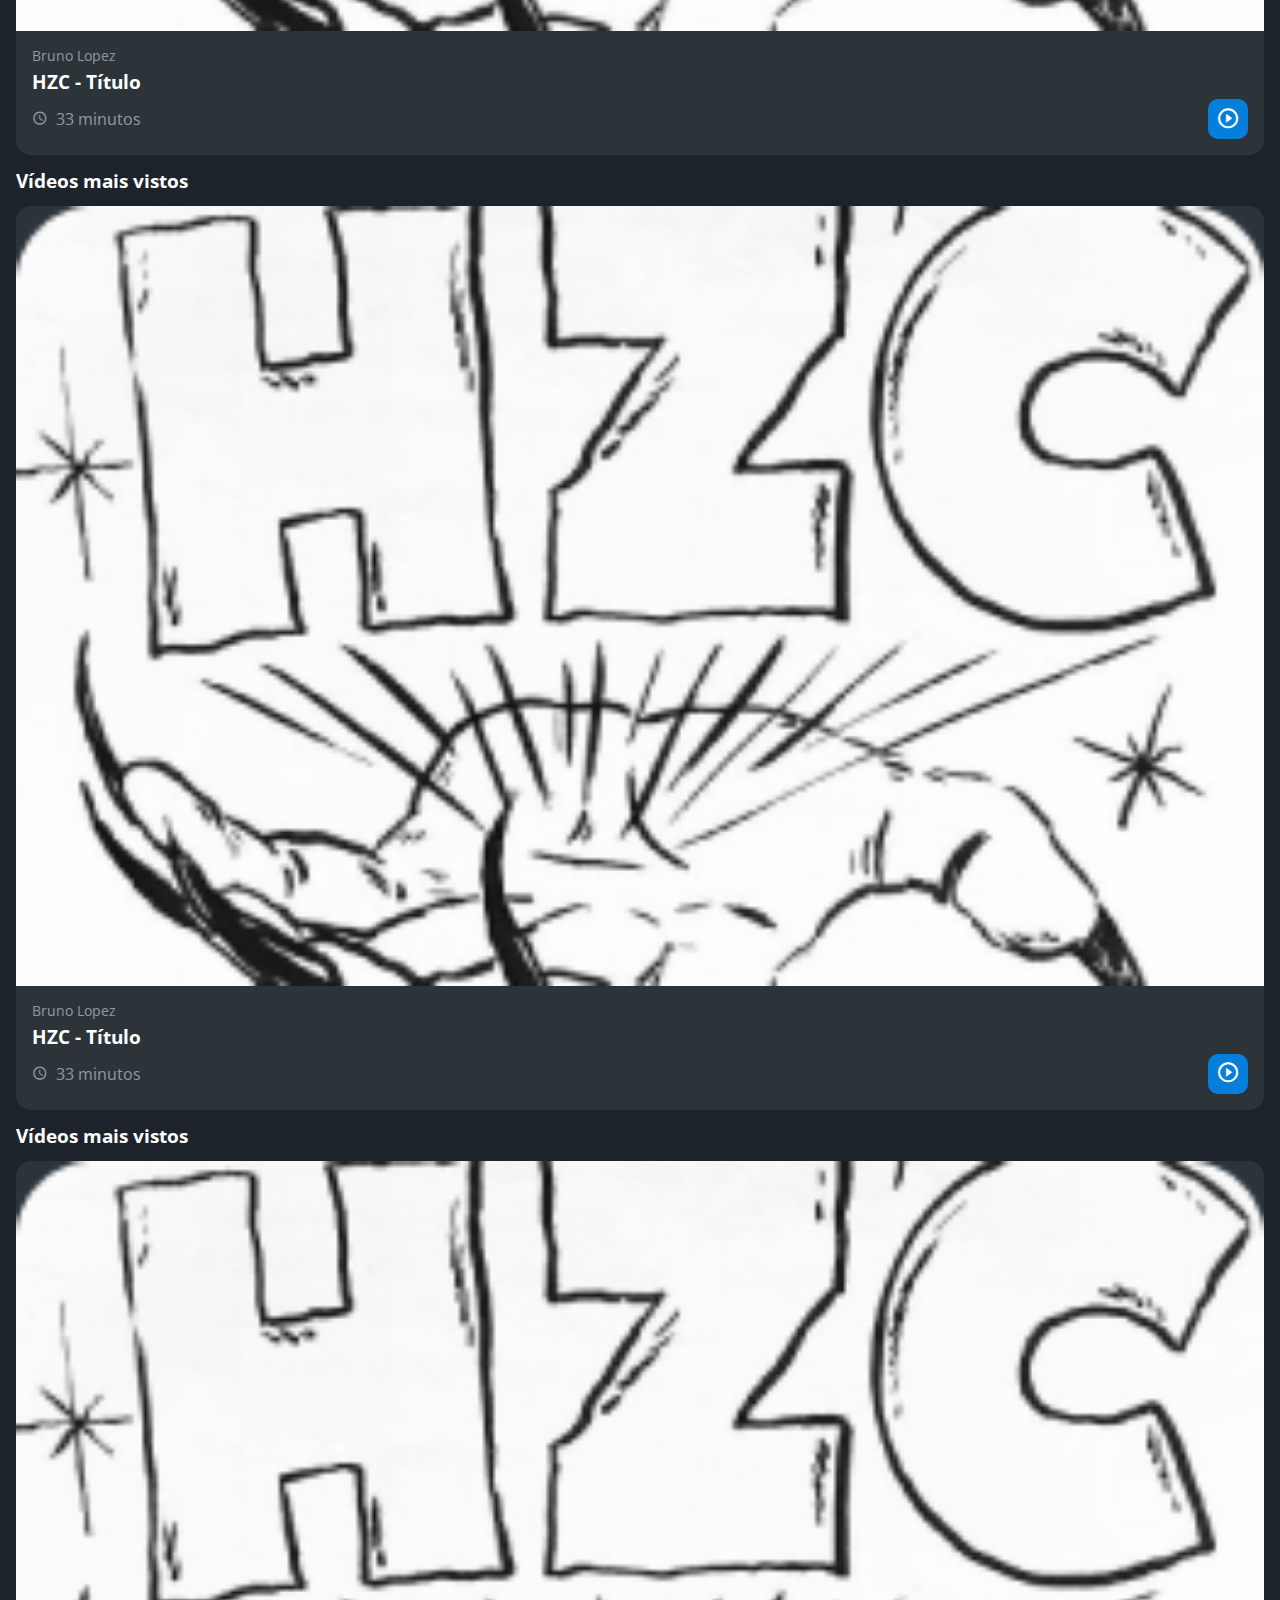
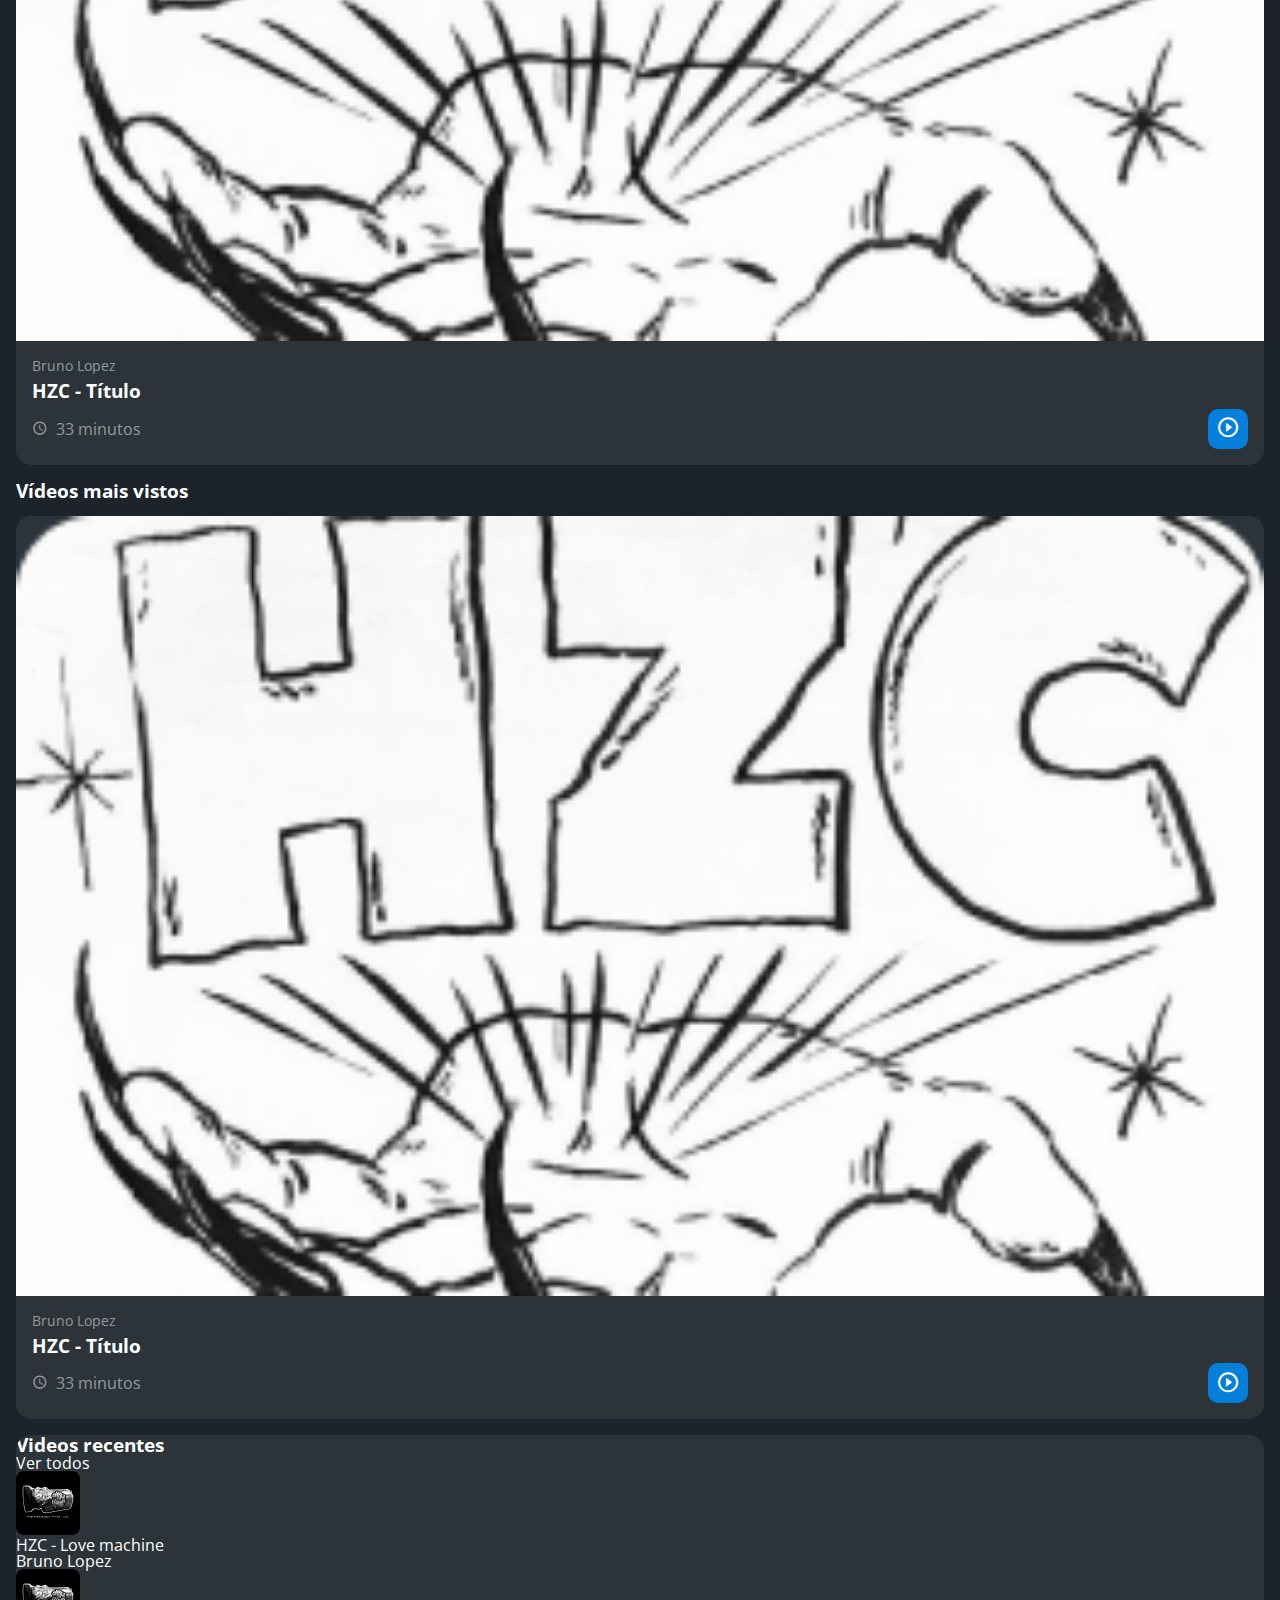
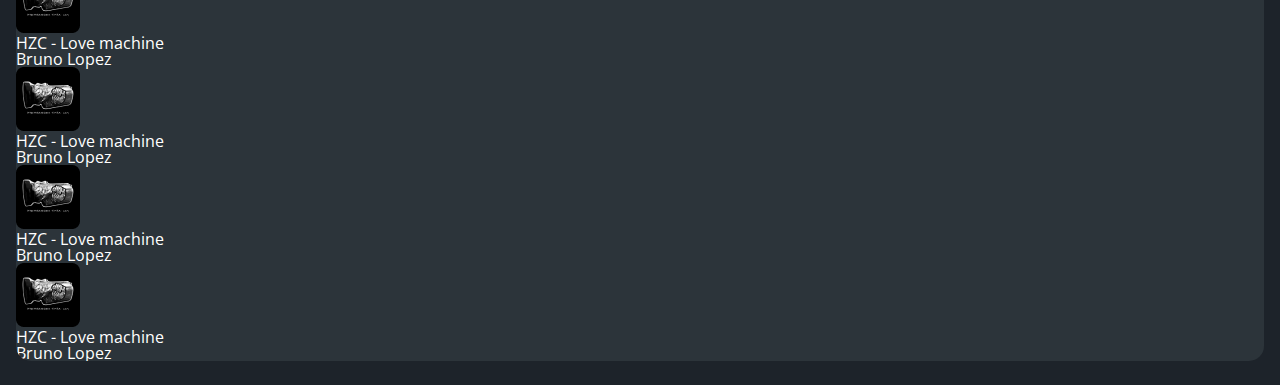
==== commit e2ccbe15: "responsividade" ====
--- a/index.html
+++ b/index.html
@@ -15,6 +15,7 @@
     <header class="cabecalho">
         <button class="cabecalho_menu" aria-label="Menu"><i></i></button>
         <img src="assets/img/logo.svg" alt="Logotipo da HZC" class="cabecalho_logo">
+        <p class="cabecalho_perfil">Rubens Gabriel</p>
         <button class="cabecalho_notificacao" aria-label="Notificação"><i></i></button>
     </header>
     <nav class="menu-lateral">
@@ -87,6 +88,37 @@
                 </div>
             </article>
         </section>
+        <article class="cartao cartao--recentes">
+            <h3 class="cartao_titulo">Videos recentes</h3>
+            <a href="#" class="cartao_link">Ver todos</a>
+            <ul class="cartao_lista">
+                <li class="cartao_item">
+                    <img src="assets/img/miniatura_1.png" alt="Thumbnail" class="cartao_item-thumbnail">
+                    <h4 class="cartao_item-titulo">HZC - Love machine</h4>
+                    <p>Bruno Lopez</p>
+                </li>
+                <li class="cartao_item">
+                    <img src="assets/img/miniatura_1.png" alt="Thumbnail" class="cartao_item-thumbnail">
+                    <h4 class="cartao_item-titulo">HZC - Love machine</h4>
+                    <p>Bruno Lopez</p>
+                </li>
+                <li class="cartao_item">
+                    <img src="assets/img/miniatura_1.png" alt="Thumbnail" class="cartao_item-thumbnail">
+                    <h4 class="cartao_item-titulo">HZC - Love machine</h4>
+                    <p>Bruno Lopez</p>
+                </li>
+                <li class="cartao_item">
+                    <img src="assets/img/miniatura_1.png" alt="Thumbnail" class="cartao_item-thumbnail">
+                    <h4 class="cartao_item-titulo">HZC - Love machine</h4>
+                    <p>Bruno Lopez</p>
+                </li>
+                <li class="cartao_item">
+                    <img src="assets/img/miniatura_1.png" alt="Thumbnail" class="cartao_item-thumbnail">
+                    <h4 class="cartao_item-titulo">HZC - Love machine</h4>
+                    <p>Bruno Lopez</p>
+                </li>
+            </ul>
+        </article>
         <article class="cartao cartao--destaque">
             <img src="assets/img/banner-mobile_1.png" alt="Video" class="cartao_imagem">
             <div class="cartao_conteudo">
@@ -145,6 +177,37 @@
                     <button class="cartao_botao cartao_botao--play" aria-label="Assistir agora"></button>
                 </div>
             </article>
+            <article class="cartao cartao--recentes">
+                <h3 class="cartao_titulo">Videos recentes</h3>
+                <a href="#" class="cartao_link">Ver todos</a>
+                <ul class="cartao_lista">
+                    <li class="cartao_item">
+                        <img src="assets/img/miniatura_1.png" alt="Thumbnail" class="cartao_item-thumbnail">
+                        <h4 class="cartao_item-titulo">HZC - Love machine</h4>
+                        <p>Bruno Lopez</p>
+                    </li>
+                    <li class="cartao_item">
+                        <img src="assets/img/miniatura_1.png" alt="Thumbnail" class="cartao_item-thumbnail">
+                        <h4 class="cartao_item-titulo">HZC - Love machine</h4>
+                        <p>Bruno Lopez</p>
+                    </li>
+                    <li class="cartao_item">
+                        <img src="assets/img/miniatura_1.png" alt="Thumbnail" class="cartao_item-thumbnail">
+                        <h4 class="cartao_item-titulo">HZC - Love machine</h4>
+                        <p>Bruno Lopez</p>
+                    </li>
+                    <li class="cartao_item">
+                        <img src="assets/img/miniatura_1.png" alt="Thumbnail" class="cartao_item-thumbnail">
+                        <h4 class="cartao_item-titulo">HZC - Love machine</h4>
+                        <p>Bruno Lopez</p>
+                    </li>
+                    <li class="cartao_item">
+                        <img src="assets/img/miniatura_1.png" alt="Thumbnail" class="cartao_item-thumbnail">
+                        <h4 class="cartao_item-titulo">HZC - Love machine</h4>
+                        <p>Bruno Lopez</p>
+                    </li>
+                </ul>
+            </article>
         </section>
     </main>
     <script src="index.js"></script>
--- a/assets/css/style.css
+++ b/assets/css/style.css
@@ -7,6 +7,13 @@
     background-color: #1d232a;
     font-family: 'Open Sans', 'icones', sans-serif;
     color: #FFFFFF;
+}
+
+@media screen and (min-width: 1440px) {
+    body {
+        display: grid;
+        grid-template-columns: auto 1fr;
+    }
 }
 
 .cabecalho {
@@ -32,6 +39,57 @@
     width: 40px;
 }
 
+.cabecalho_perfil {
+    display: none;
+}
+
+@media screen and (min-width: 1440px) {
+    .cabecalho {
+        background-color: #1d232a;
+        display: grid;
+        grid-template-columns: 1fr auto;
+        padding: 16px 60px;
+        height: 80px;
+        box-sizing: border-box;
+    }
+
+    .cabecalho_menu {
+        display: none;
+    }
+
+    .cabecalho_logo {
+        display: none;
+    }
+
+    .cabecalho_perfil {
+        display: grid;
+        grid-template-columns: repeat(3, auto);
+        column-gap: 8px;
+        align-items: center;
+        justify-self: flex-end;
+        color: #95999C;
+        padding: 8px 32px;
+        border-right: 1px solid #95999C;
+    }
+
+    .cabecalho_perfil::before {
+        content: "";
+        display: block;
+        width: 32px;
+        height: 32px;
+        background-image: url(../img/profile_2.png);
+        background-size: contain;
+        background-repeat: no-repeat;
+        background-position: center;
+    }
+
+    .cabecalho_perfil::after {
+        content: "\e90d";
+        color: #FFFFFF;
+        font-size: 1.5rem;
+    }
+}
+
 .menu-lateral {
     display: flex;
     flex-direction: column;
@@ -102,6 +160,13 @@
     content: "\e90a";
 }
 
+@media screen and (min-width: 1440px) {
+    .menu-lateral {
+        position: static;
+        width: 200px;
+    }
+}
+
 .principal {
     padding: 24px 16px;
     display: grid;
@@ -116,6 +181,15 @@
 .titulo-secao {
     font-size: 1.2rem;
     font-weight: 700;
+}
+
+@media screen and (min-width: 1440px) {
+    .principal {
+        display: grid;
+        grid-template-columns: auto 1fr auto;
+        column-gap: 32px;
+        padding: 16px 60px;
+    }
 }
 
 .cartao {
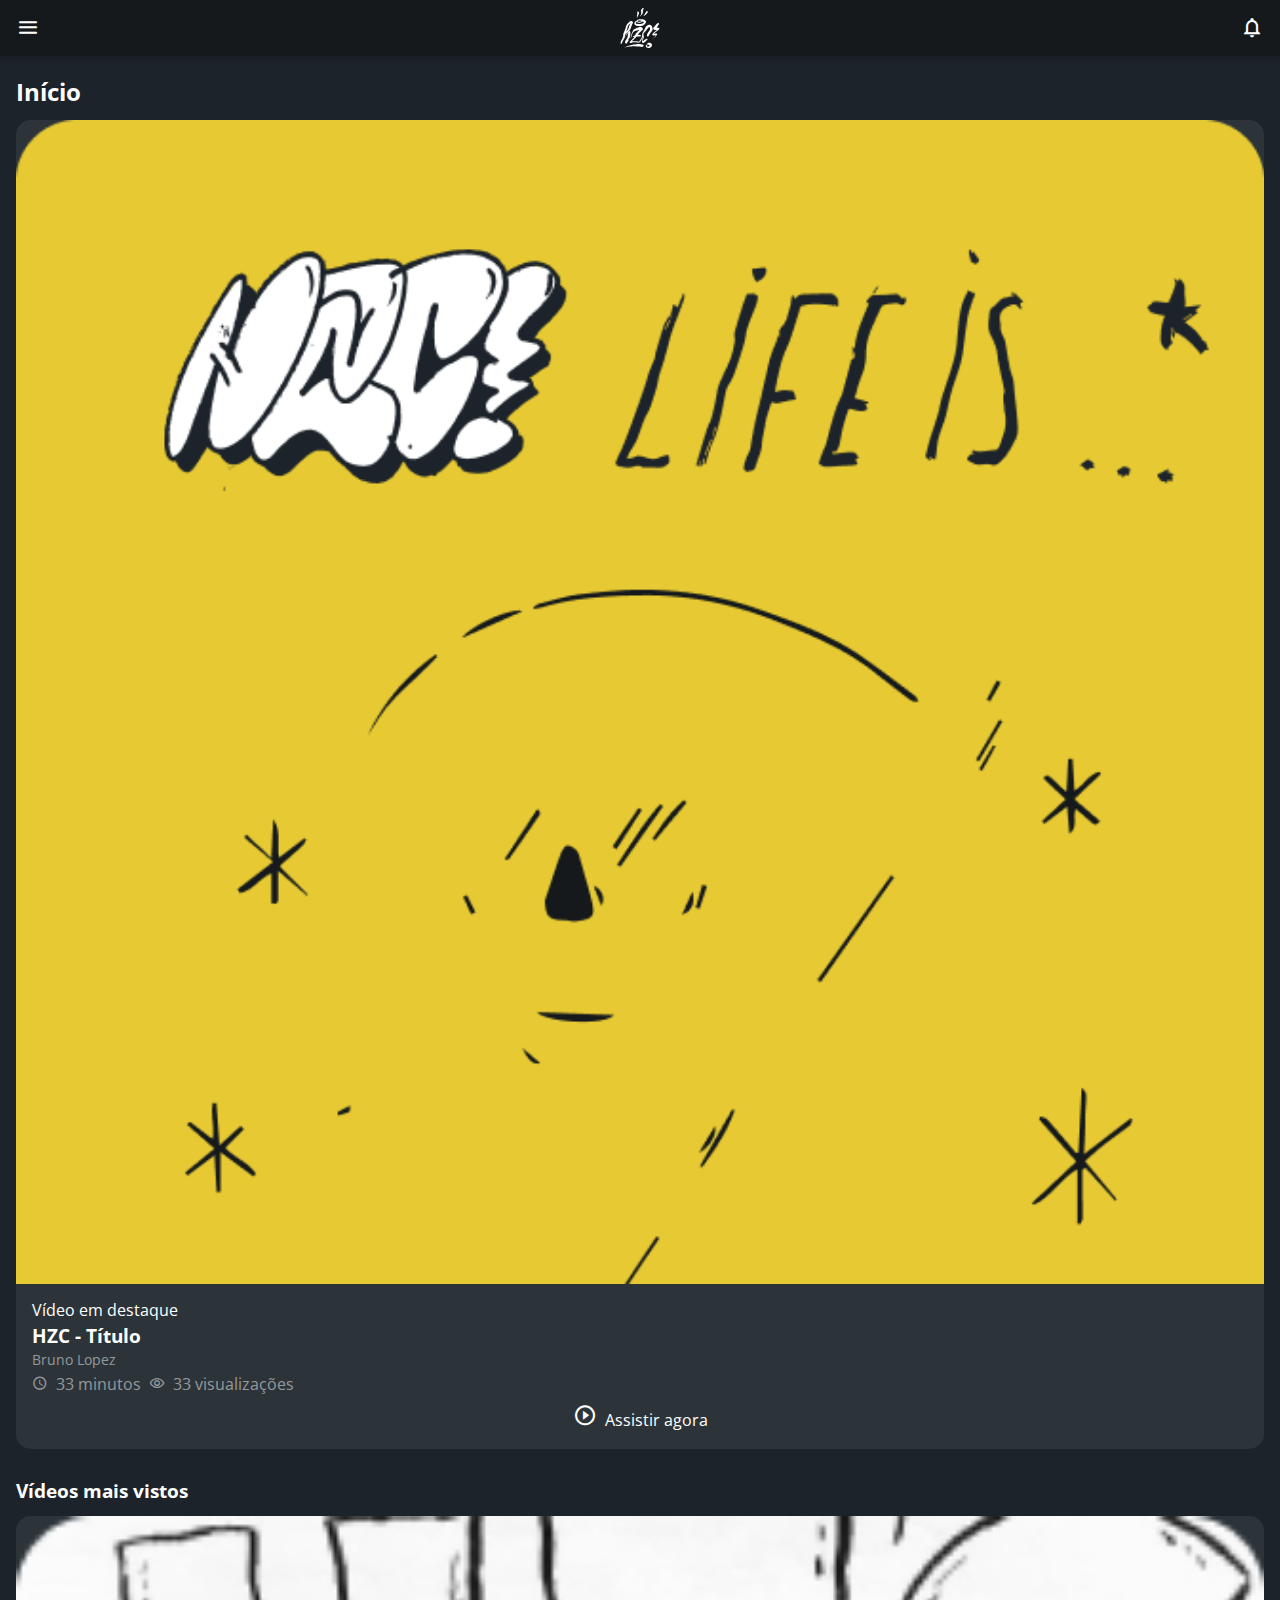
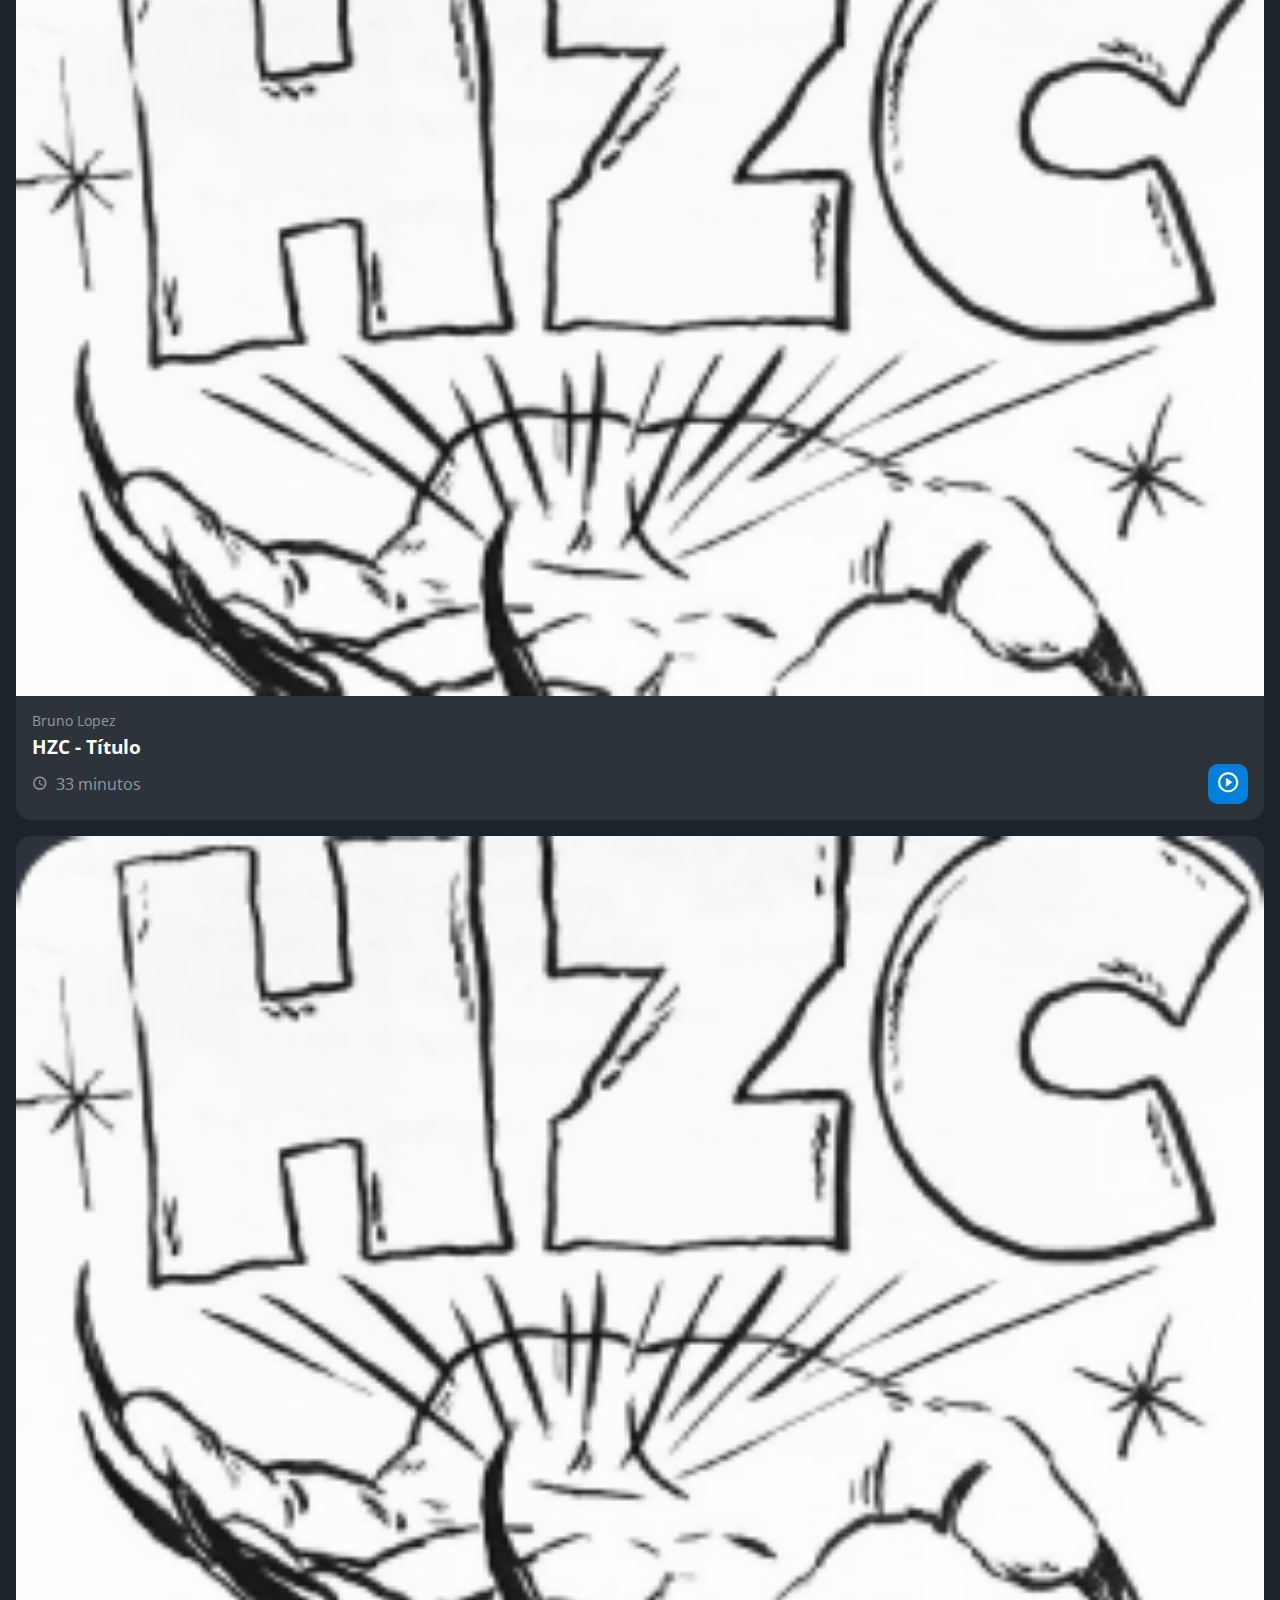
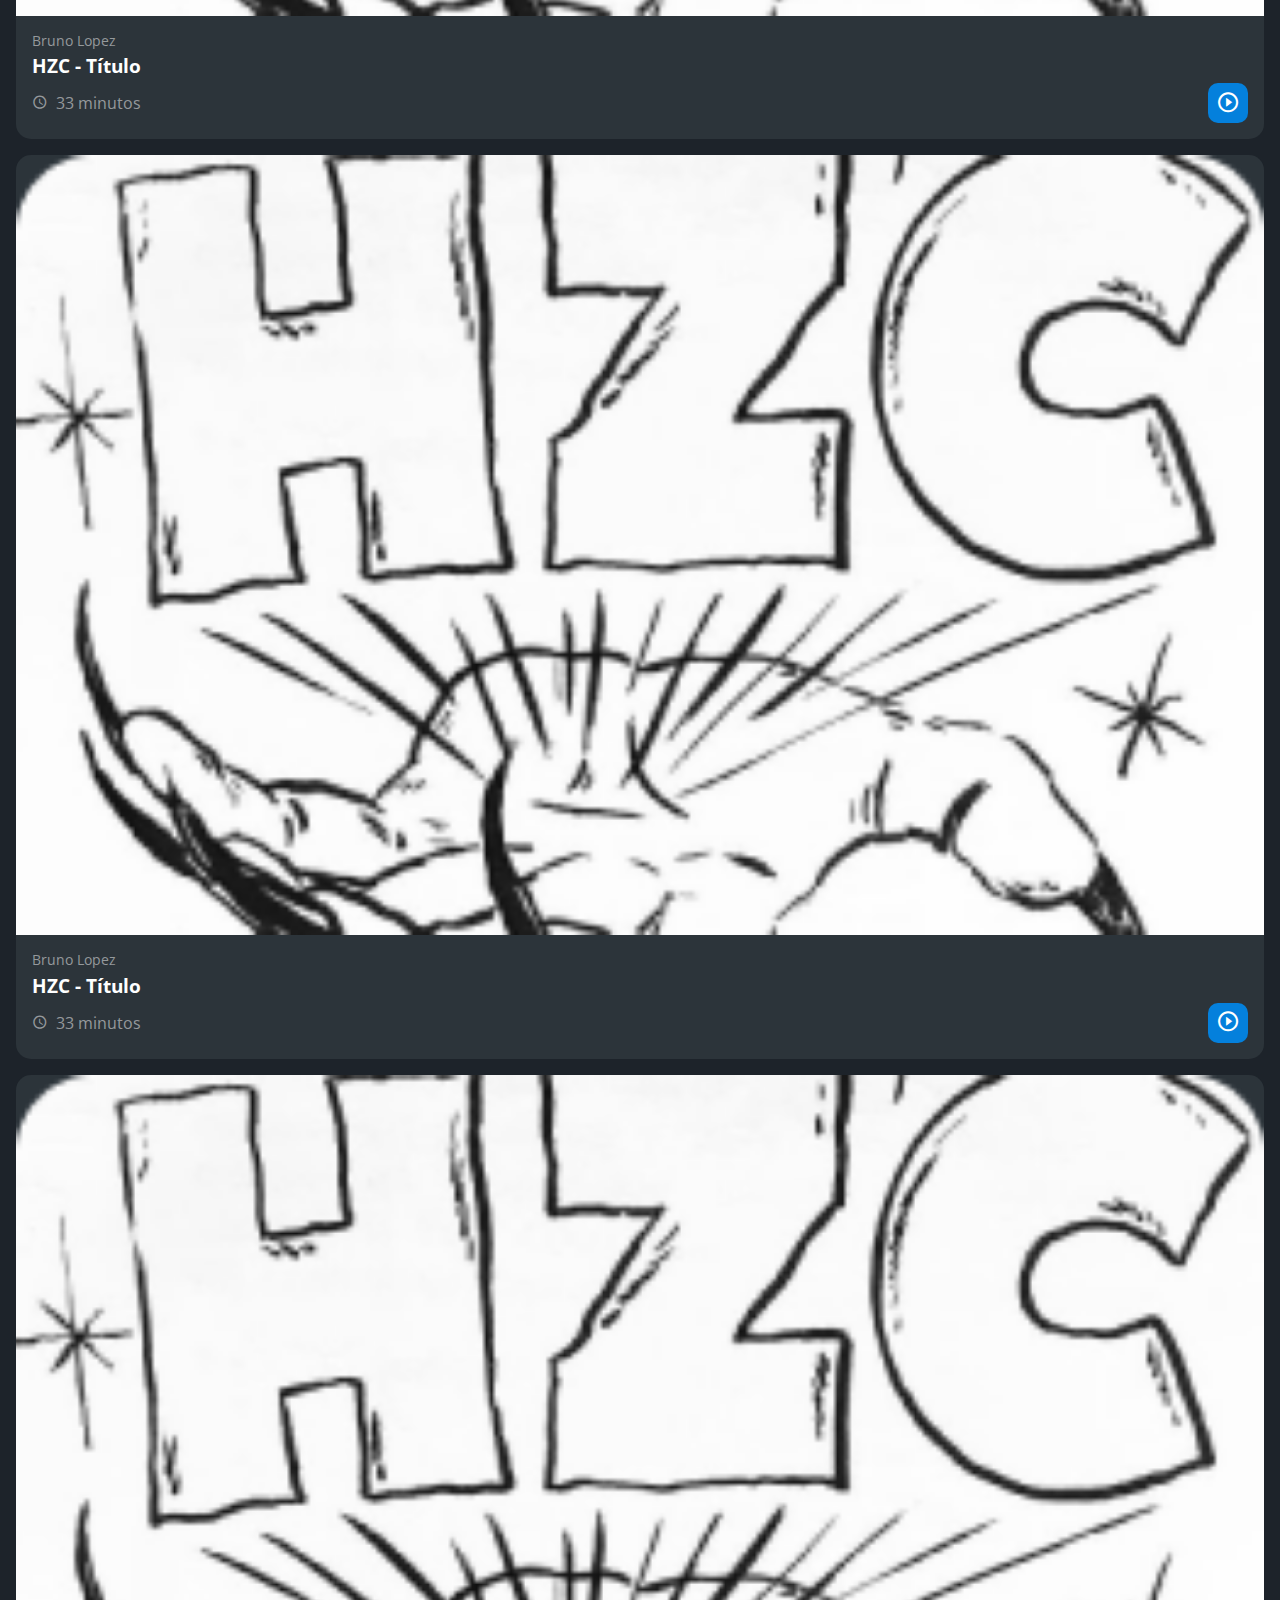
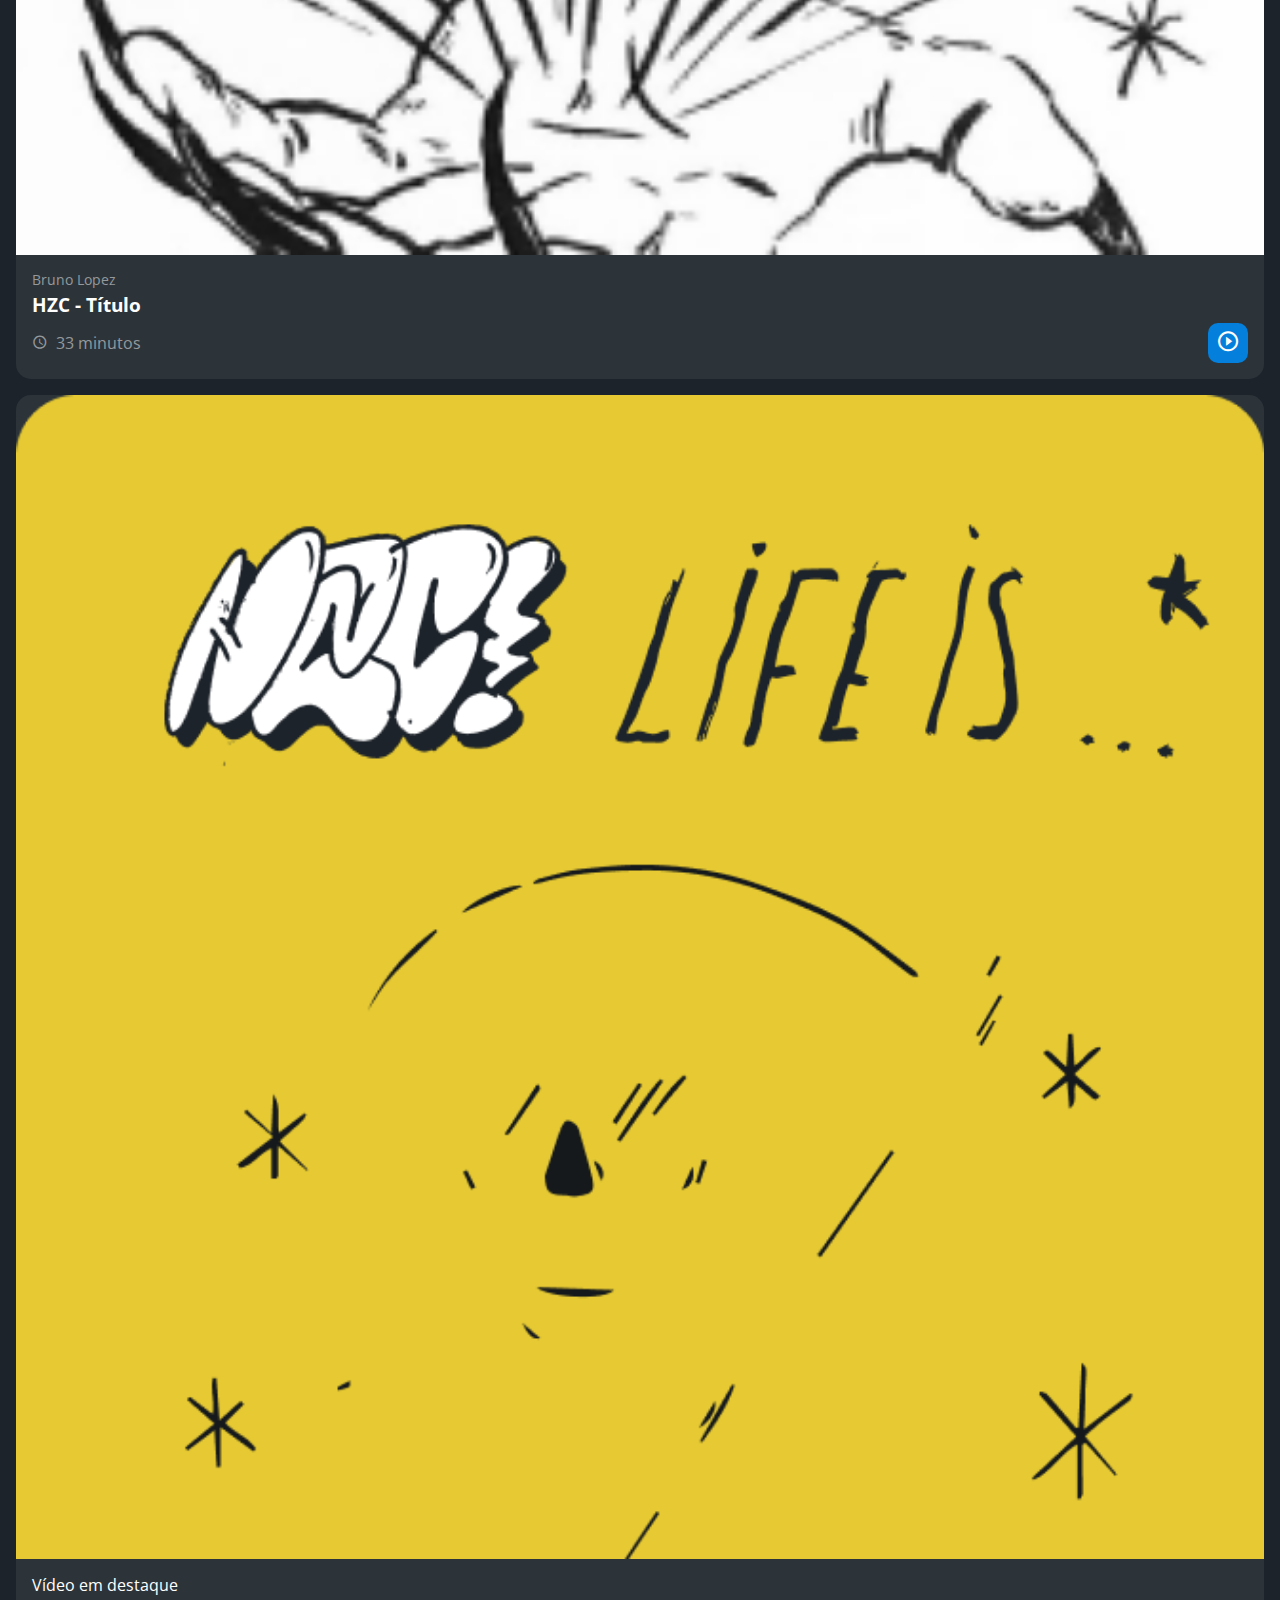
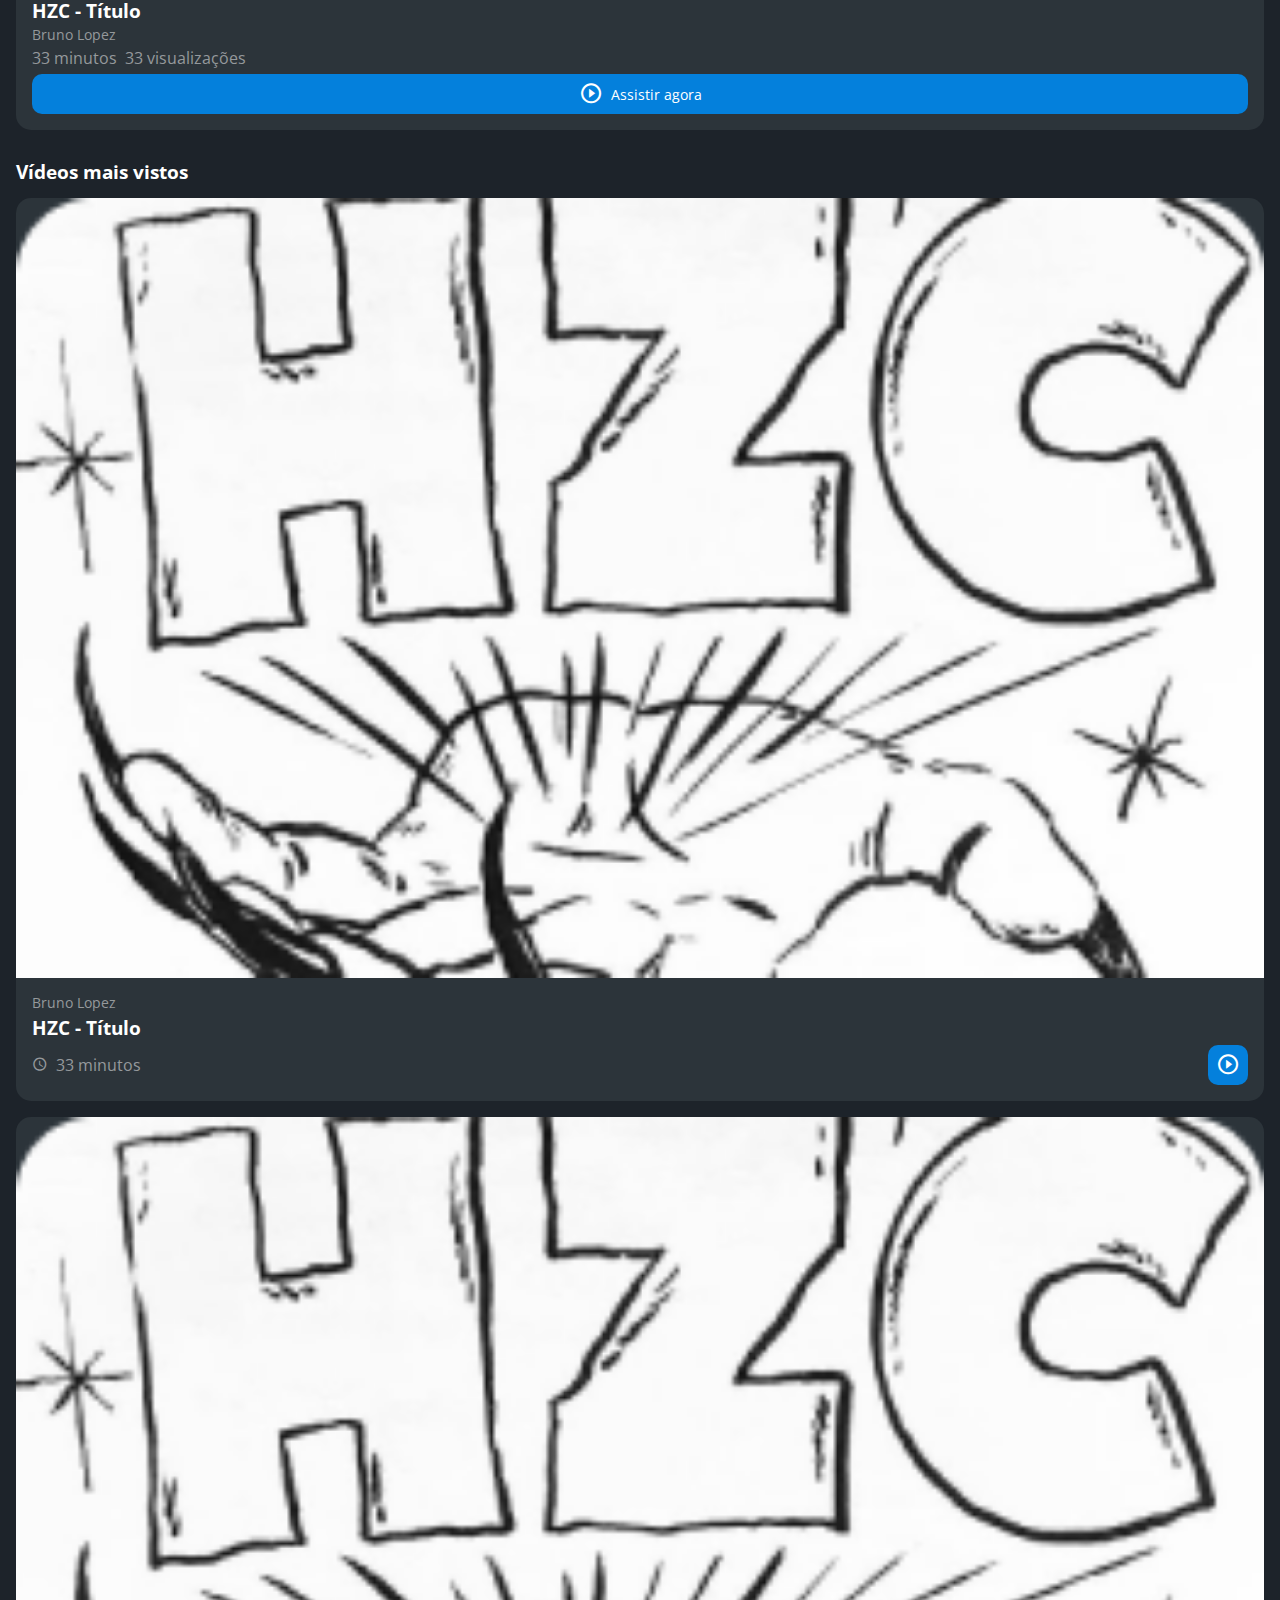
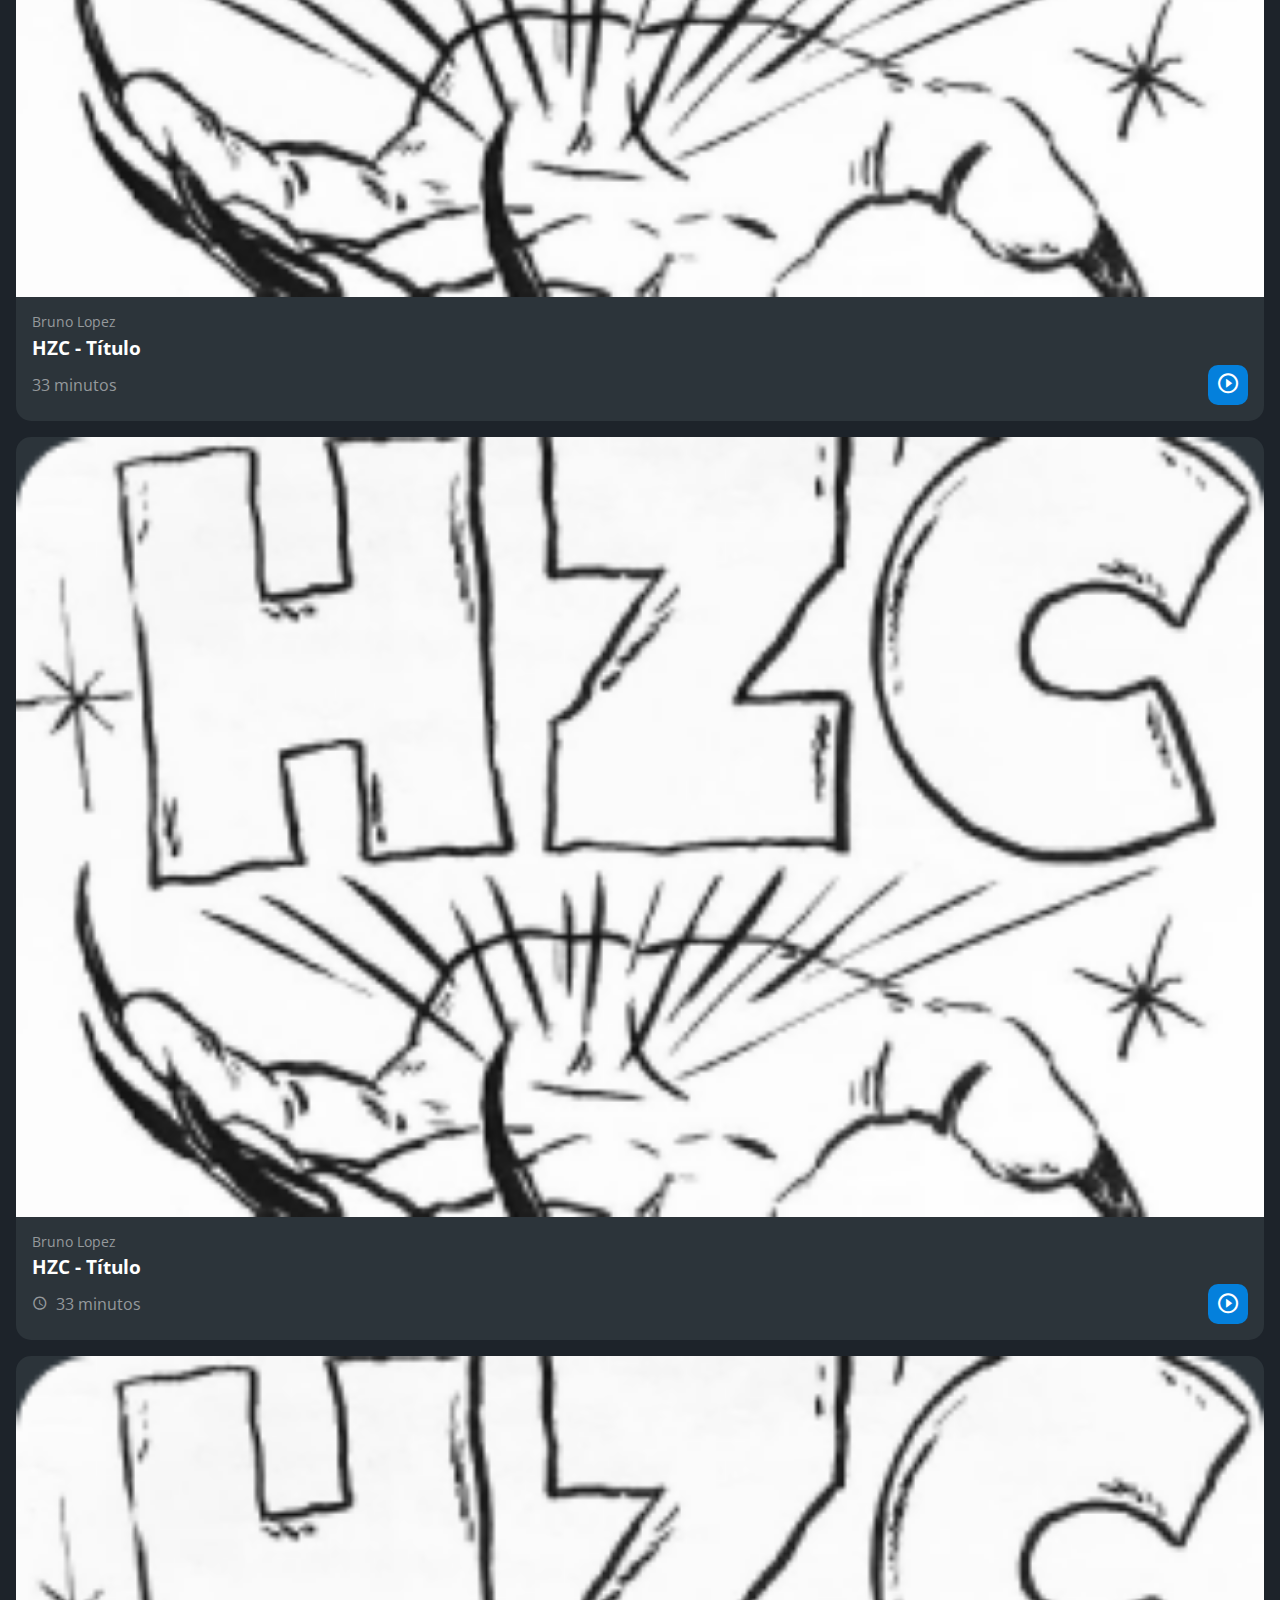
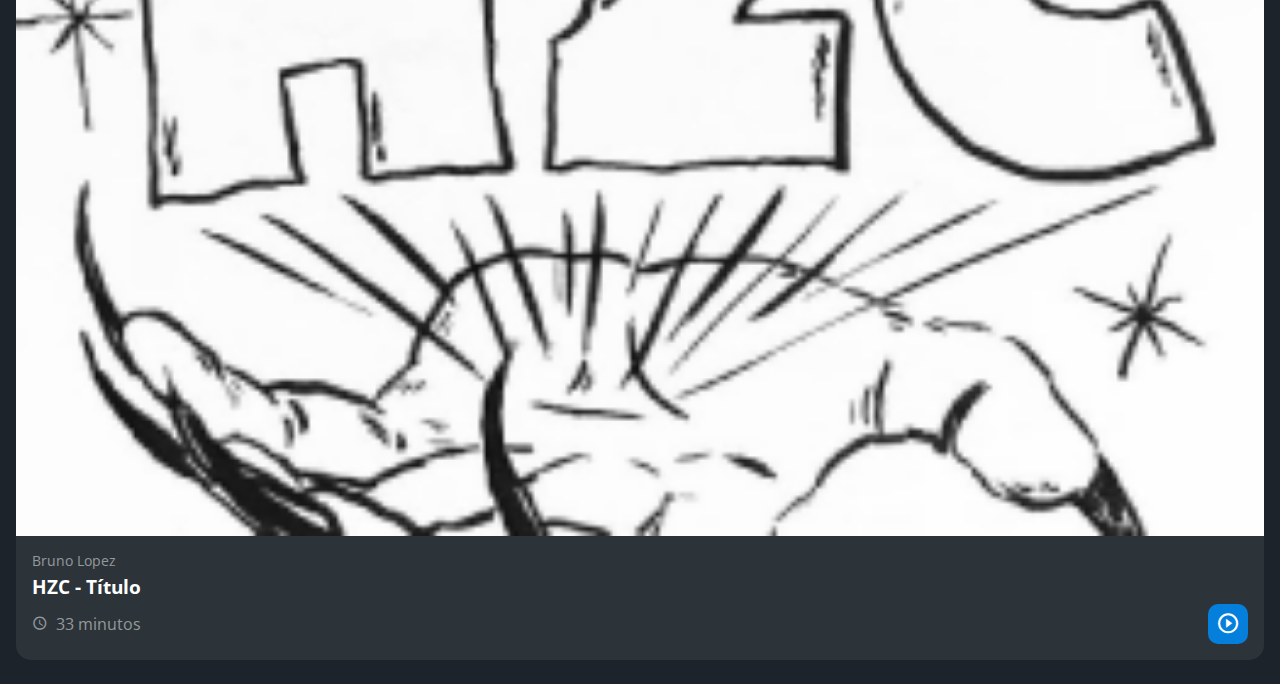
==== commit 9ed55e5c: "Organização do responsivo" ====
--- a/index.html
+++ b/index.html
@@ -5,11 +5,11 @@
     <meta http-equiv="X-UA-Compatible" content="IE=edge">
     <meta name="viewport" content="width=device-width, initial-scale=1.0">
     <title>HZC | Home</title>
-    <link rel="stylesheet" href="assets/css/reset.css">
-    <link rel="stylesheet" href="assets/css/style.css">
     <link rel="preconnect" href="https://fonts.googleapis.com">
     <link rel="preconnect" href="https://fonts.gstatic.com" crossorigin>
     <link rel="stylesheet" href="https://fonts.googleapis.com/css2?family=Open+Sans:wght@400;600;700&display=swap">
+    <link rel="stylesheet" href="assets/css/reset.css">
+    <link rel="stylesheet" href="assets/css/style.css">
 </head>
 <body>
     <header class="cabecalho">
@@ -20,8 +20,8 @@
     </header>
     <nav class="menu-lateral">
         <img src="assets/img/logo.svg" alt="Logotipo da HZC" class="menu-lateral_logo">
-        <a href="#" class="menu-lateral_link menu-lateral_link--inicio menu-lateral__link--ativo">Inicio</a>
-        <a href="#" class="menu-lateral_link menu-lateral_link--videos">Videos</a>
+        <a href="#" class="menu-lateral_link menu-lateral_link--inicio menu-lateral__link--ativo">Início</a>
+        <a href="#" class="menu-lateral_link menu-lateral_link--videos">Vídeos</a>
         <a href="#" class="menu-lateral_link menu-lateral_link--picos">Picos</a>
         <a href="#" class="menu-lateral_link menu-lateral_link--integrantes">Integrantes</a>
         <a href="#" class="menu-lateral_link menu-lateral_link--camisas">Camisas</a>
@@ -37,13 +37,44 @@
                 <p class="cartao_perfil">Bruno Lopez</p>
                 <p class="cartao_info cartao_info--tempo">33 minutos</p>
                 <p class="cartao_info cartao_info--visualizacao">33 visualizações</p>
-                <button class="cartao_botao cartao_botao--play cartao_botao--destaque">Assistir agora</button>
+                <button class="cartao__botao cartao_botao--play cartao_botao--destaque">Assistir agora</button>
             </div>
+        </article>
+        <article class="cartao cartao--recentes">
+            <h3 class="cartao_titulo">Vídeos recentes</h3>
+            <a href="#" class="cartao_link">Ver todos</a>
+            <ul class="cartao_lista">
+                <li class="cartao_item">
+                    <img src="assets/img/miniatura_1.png" alt="Thumbnail" class="cartao_item-thumbnail">
+                    <h4 class="cartao_item-titulo">HZC - Love machine</h4>
+                    <p class="cartao_item-perfil">Bruno Lopez</p>
+                </li>
+                <li class="cartao_item">
+                    <img src="assets/img/miniatura_1.png" alt="Thumbnail" class="cartao_item-thumbnail">
+                    <h4 class="cartao_item-titulo">HZC - Love machine</h4>
+                    <p class="cartao_item-perfil">Bruno Lopez</p>
+                </li>
+                <li class="cartao_item">
+                    <img src="assets/img/miniatura_1.png" alt="Thumbnail" class="cartao_item-thumbnail">
+                    <h4 class="cartao_item-titulo">HZC - Love machine</h4>
+                    <p class="cartao_item-perfil">Bruno Lopez</p>
+                </li>
+                <li class="cartao__item">
+                    <img src="assets/img/miniatura_1.png" alt="Thumbnail" class="cartao_item-thumbnail">
+                    <h4 class="cartao_item-titulo">HZC - Love machine</h4>
+                    <p class="cartao_item-perfil">Bruno Lopez</p>
+                </li>
+                <li class="cartao_item">
+                    <img src="assets/img/miniatura_1.png" alt="Thumbnail" class="cartao_item-thumbnail">
+                    <h4 class="cartao_item-titulo">HZC - Love machine</h4>
+                    <p class="cartao_item-perfil">Bruno Lopez</p>
+                </li>
+            </ul>
         </article>
         <section class="secao">
             <h3 class="titulo-secao">Vídeos mais vistos</h3>
             <article class="cartao">
-                <img src="assets/img/video_1.png" alt="Banner do cartao" class="cartao_imagem">
+                <img src="assets/img/video_1.png" alt="Video" class="cartao_imagem">
                 <div class="cartao_conteudo">
                     <p class="cartao_perfil">Bruno Lopez</p>
                     <h3 class="cartao_titulo">HZC - Título</h3>
@@ -51,11 +82,8 @@
                     <button class="cartao_botao cartao_botao--play" aria-label="Assistir agora"></button>
                 </div>
             </article>
-        </section>
-        <section class="secao">
-            <h3 class="titulo-secao">Vídeos mais vistos</h3>
             <article class="cartao">
-                <img src="assets/img/video_1.png" alt="Banner do cartao" class="cartao_imagem">
+                <img src="assets/img/video_1.png" alt="Video" class="cartao_imagem">
                 <div class="cartao_conteudo">
                     <p class="cartao_perfil">Bruno Lopez</p>
                     <h3 class="cartao_titulo">HZC - Título</h3>
@@ -63,11 +91,8 @@
                     <button class="cartao_botao cartao_botao--play" aria-label="Assistir agora"></button>
                 </div>
             </article>
-        </section>
-        <section class="secao">
-            <h3 class="titulo-secao">Vídeos mais vistos</h3>
             <article class="cartao">
-                <img src="assets/img/video_1.png" alt="Banner do cartao" class="cartao_imagem">
+                <img src="assets/img/video_1.png" alt="Video" class="cartao_imagem">
                 <div class="cartao_conteudo">
                     <p class="cartao_perfil">Bruno Lopez</p>
                     <h3 class="cartao_titulo">HZC - Título</h3>
@@ -75,11 +100,8 @@
                     <button class="cartao_botao cartao_botao--play" aria-label="Assistir agora"></button>
                 </div>
             </article>
-        </section>
-        <section class="secao">
-            <h3 class="titulo-secao">Vídeos mais vistos</h3>
             <article class="cartao">
-                <img src="assets/img/video_1.png" alt="Banner do cartao" class="cartao_imagem">
+                <img src="assets/img/video_1.png" alt="Video" class="cartao_imagem">
                 <div class="cartao_conteudo">
                     <p class="cartao_perfil">Bruno Lopez</p>
                     <h3 class="cartao_titulo">HZC - Título</h3>
@@ -89,51 +111,78 @@
             </article>
         </section>
         <article class="cartao cartao--recentes">
-            <h3 class="cartao_titulo">Videos recentes</h3>
+            <h3 class="cartao_titulo">Vídeos recentes</h3>
             <a href="#" class="cartao_link">Ver todos</a>
             <ul class="cartao_lista">
                 <li class="cartao_item">
                     <img src="assets/img/miniatura_1.png" alt="Thumbnail" class="cartao_item-thumbnail">
                     <h4 class="cartao_item-titulo">HZC - Love machine</h4>
-                    <p>Bruno Lopez</p>
+                    <p class="cartao_item-perfil">Bruno Lopez</p>
                 </li>
                 <li class="cartao_item">
                     <img src="assets/img/miniatura_1.png" alt="Thumbnail" class="cartao_item-thumbnail">
                     <h4 class="cartao_item-titulo">HZC - Love machine</h4>
-                    <p>Bruno Lopez</p>
+                    <p class="cartao_item-perfil">Bruno Lopez</p>
                 </li>
                 <li class="cartao_item">
                     <img src="assets/img/miniatura_1.png" alt="Thumbnail" class="cartao_item-thumbnail">
                     <h4 class="cartao_item-titulo">HZC - Love machine</h4>
-                    <p>Bruno Lopez</p>
+                    <p class="cartao_item-perfil">Bruno Lopez</p>
                 </li>
                 <li class="cartao_item">
                     <img src="assets/img/miniatura_1.png" alt="Thumbnail" class="cartao_item-thumbnail">
                     <h4 class="cartao_item-titulo">HZC - Love machine</h4>
-                    <p>Bruno Lopez</p>
+                    <p class="cartao_item-perfil">Bruno Lopez</p>
                 </li>
                 <li class="cartao_item">
                     <img src="assets/img/miniatura_1.png" alt="Thumbnail" class="cartao_item-thumbnail">
                     <h4 class="cartao_item-titulo">HZC - Love machine</h4>
-                    <p>Bruno Lopez</p>
+                    <p class="cartao_item-perfil">Bruno Lopez</p>
                 </li>
             </ul>
         </article>
         <article class="cartao cartao--destaque">
-            <img src="assets/img/banner-mobile_1.png" alt="Video" class="cartao_imagem">
+            <img src="assets/img/banner-mobile_1.png" alt="Banner do cartao" class="cartao_imagem">
             <div class="cartao_conteudo">
                 <p class="cartao_destaque">Vídeo em destaque</p>
                 <h3 class="cartao_titulo">HZC - Título</h3>
                 <p class="cartao_perfil">Bruno Lopez</p>
-                <p class="cartao_info cartao_info--tempo">33 minutos</p>
-                <p class="cartao_info cartao_info--visualizacao">33 visualizações</p>
+                <p class="cartao_info cartao__info--tempo">33 minutos</p>
+                <p class="cartao_info cartao__info--visualizacao">33 visualizações</p>
                 <button class="cartao_botao cartao_botao--play cartao_botao--destaque">Assistir agora</button>
             </div>
         </article>
         <section class="secao">
             <h3 class="titulo-secao">Vídeos mais vistos</h3>
             <article class="cartao">
-                <img src="assets/img/video_1.png" alt="Banner do cartao" class="cartao_imagem">
+                <img src="assets/img/video_1.png" alt="Vídeo" class="cartao_imagem">
+                <div class="cartao_conteudo">
+                    <p class="cartao_perfil">Bruno Lopez</p>
+                    <h3 class="cartao_titulo">HZC - Título</h3>
+                    <p class="cartao_info cartao_info--tempo">33 minutos</p>
+                    <button class="cartao_botao cartao_botao--play" aria-label="Assistir agora"></button>
+                </div>
+            </article>
+            <article class="cartao">
+                <img src="assets/img/video_1.png" alt="Vídeo" class="cartao_imagem">
+                <div class="cartao_conteudo">
+                    <p class="cartao_perfil">Bruno Lopez</p>
+                    <h3 class="cartao_titulo">HZC - Título</h3>
+                    <p class="cartao_info cartao__info--tempo">33 minutos</p>
+                    <button class="cartao_botao cartao_botao--play" aria-label="Assistir agora"></button>
+                </div>
+            </article>
+            <article class="cartao">
+                <img src="assets/img/video_1.png" alt="Vídeo" class="cartao_imagem">
+                <div class="cartao_conteudo">
+                    <p class="cartao_perfil">Bruno Lopez</p>
+                    <h3 class="cartao_titulo">HZC - Título</h3>
+                    <p class="cartao_info cartao_info--tempo">33 minutos</p>
+                    <button class="cartao_botao cartao_botao--play" aria-label="Assistir agora"></button>
+                </div>
+            </article>
+            <article class="cartao">
+                <img src="assets/img/video_1.png" alt="Vídeo" class="cartao_imagem">
                 <div class="cartao_conteudo">
                     <p class="cartao_perfil">Bruno Lopez</p>
                     <h3 class="cartao_titulo">HZC - Título</h3>
@@ -142,73 +191,6 @@
                 </div>
             </article>
         </section>
-        <section class="secao">
-            <h3 class="titulo-secao">Vídeos mais vistos</h3>
-            <article class="cartao">
-                <img src="assets/img/video_1.png" alt="Banner do cartao" class="cartao_imagem">
-                <div class="cartao_conteudo">
-                    <p class="cartao_perfil">Bruno Lopez</p>
-                    <h3 class="cartao_titulo">HZC - Título</h3>
-                    <p class="cartao_info cartao_info--tempo">33 minutos</p>
-                    <button class="cartao_botao cartao_botao--play" aria-label="Assistir agora"></button>
-                </div>
-            </article>
-        </section>
-        <section class="secao">
-            <h3 class="titulo-secao">Vídeos mais vistos</h3>
-            <article class="cartao">
-                <img src="assets/img/video_1.png" alt="Banner do cartao" class="cartao_imagem">
-                <div class="cartao_conteudo">
-                    <p class="cartao_perfil">Bruno Lopez</p>
-                    <h3 class="cartao_titulo">HZC - Título</h3>
-                    <p class="cartao_info cartao_info--tempo">33 minutos</p>
-                    <button class="cartao_botao cartao_botao--play" aria-label="Assistir agora"></button>
-                </div>
-            </article>
-        </section>
-        <section class="secao">
-            <h3 class="titulo-secao">Vídeos mais vistos</h3>
-            <article class="cartao">
-                <img src="assets/img/video_1.png" alt="Banner do cartao" class="cartao_imagem">
-                <div class="cartao_conteudo">
-                    <p class="cartao_perfil">Bruno Lopez</p>
-                    <h3 class="cartao_titulo">HZC - Título</h3>
-                    <p class="cartao_info cartao_info--tempo">33 minutos</p>
-                    <button class="cartao_botao cartao_botao--play" aria-label="Assistir agora"></button>
-                </div>
-            </article>
-            <article class="cartao cartao--recentes">
-                <h3 class="cartao_titulo">Videos recentes</h3>
-                <a href="#" class="cartao_link">Ver todos</a>
-                <ul class="cartao_lista">
-                    <li class="cartao_item">
-                        <img src="assets/img/miniatura_1.png" alt="Thumbnail" class="cartao_item-thumbnail">
-                        <h4 class="cartao_item-titulo">HZC - Love machine</h4>
-                        <p>Bruno Lopez</p>
-                    </li>
-                    <li class="cartao_item">
-                        <img src="assets/img/miniatura_1.png" alt="Thumbnail" class="cartao_item-thumbnail">
-                        <h4 class="cartao_item-titulo">HZC - Love machine</h4>
-                        <p>Bruno Lopez</p>
-                    </li>
-                    <li class="cartao_item">
-                        <img src="assets/img/miniatura_1.png" alt="Thumbnail" class="cartao_item-thumbnail">
-                        <h4 class="cartao_item-titulo">HZC - Love machine</h4>
-                        <p>Bruno Lopez</p>
-                    </li>
-                    <li class="cartao_item">
-                        <img src="assets/img/miniatura_1.png" alt="Thumbnail" class="cartao_item-thumbnail">
-                        <h4 class="cartao_item-titulo">HZC - Love machine</h4>
-                        <p>Bruno Lopez</p>
-                    </li>
-                    <li class="cartao_item">
-                        <img src="assets/img/miniatura_1.png" alt="Thumbnail" class="cartao_item-thumbnail">
-                        <h4 class="cartao_item-titulo">HZC - Love machine</h4>
-                        <p>Bruno Lopez</p>
-                    </li>
-                </ul>
-            </article>
-        </section>
     </main>
     <script src="index.js"></script>
 </body>
--- a/assets/css/style.css
+++ b/assets/css/style.css
@@ -4,7 +4,7 @@
 }
 
 body {
-    background-color: #1d232a;
+    background-color: #1D232A;
     font-family: 'Open Sans', 'icones', sans-serif;
     color: #FFFFFF;
 }
@@ -45,12 +45,14 @@
 
 @media screen and (min-width: 1440px) {
     .cabecalho {
-        background-color: #1d232a;
-        display: grid;
+        background-color: #1D232A;
+        display: grid;
+        column-gap: 32px;
         grid-template-columns: 1fr auto;
         padding: 16px 60px;
         height: 80px;
         box-sizing: border-box;
+        grid-column: 2;
     }
 
     .cabecalho_menu {
@@ -99,12 +101,12 @@
 
     position: absolute;
     left: -100vw;
-    transition: 0.25s;
+    transition: .25s;
 }
 
 .menu-lateral--ativo {
     left: 0;
-    transition: 0.25s;
+    transition: .25s;
 }
 
 .menu-lateral_logo {
@@ -164,6 +166,8 @@
     .menu-lateral {
         position: static;
         width: 200px;
+        grid-column: 1;
+        grid-row: 1 / span 2;
     }
 }
 
@@ -175,7 +179,7 @@
 
 .titulo-pagina {
     font-size: 1.5rem;
-    font-size: 700;
+    font-weight: 700;
 }
 
 .titulo-secao {
@@ -189,6 +193,7 @@
         grid-template-columns: auto 1fr auto;
         column-gap: 32px;
         padding: 16px 60px;
+        grid-column: 2;
     }
 }
 
@@ -234,12 +239,12 @@
 
 .cartao_info--tempo::before {
     content: "\e90c";
-    margin-right: 8px;
+    margin-right: 8px;    
 }
 
 .cartao_info--visualizacao::before {
     content: "\e90f";
-    margin-right: 8px;
+    margin-right: 8px;    
 }
 
 .cartao_botao {
@@ -268,6 +273,61 @@
     margin-right: 8px;
 }
 
+.cartao--recentes {
+    display: none;
+}
+
+@media screen and (min-width: 1440px) {
+    .cartao--recentes {
+        display: grid;
+        grid-template-columns: auto auto;
+        align-items: center;
+        row-gap: 24px;
+        width: 256px;
+        padding: 16px;
+        box-sizing: border-box;
+    }
+
+    .cartao--recentes .cartao_titulo {
+        grid-column: auto;
+    }
+
+    .cartao_link {
+        font-size: 0.8rem;
+        font-weight: 600;
+        color: #0480DC;
+        justify-self: flex-end;
+    }
+    
+    .cartao_lista {
+        display: grid;
+        row-gap: 16px;
+        grid-column: span 2;
+    }
+
+    .cartao_item {
+        display: grid;
+        grid-template-columns: auto 1fr;
+        gap: 8px;
+    }
+
+    .cartao_item-thumbnail {
+        width: 32px;
+        grid-row: span 2;
+    }
+
+    .cartao_item-titulo {
+        font-size: 0.9rem;
+        line-height: 1.2rem;
+        font-weight: 700;
+    }
+
+    .cartao_item-perfil {
+        font-size: 0.8rem;
+        color: #95999C;
+    }
+}
+
 .secao {
     display: grid;
     gap: 16px;
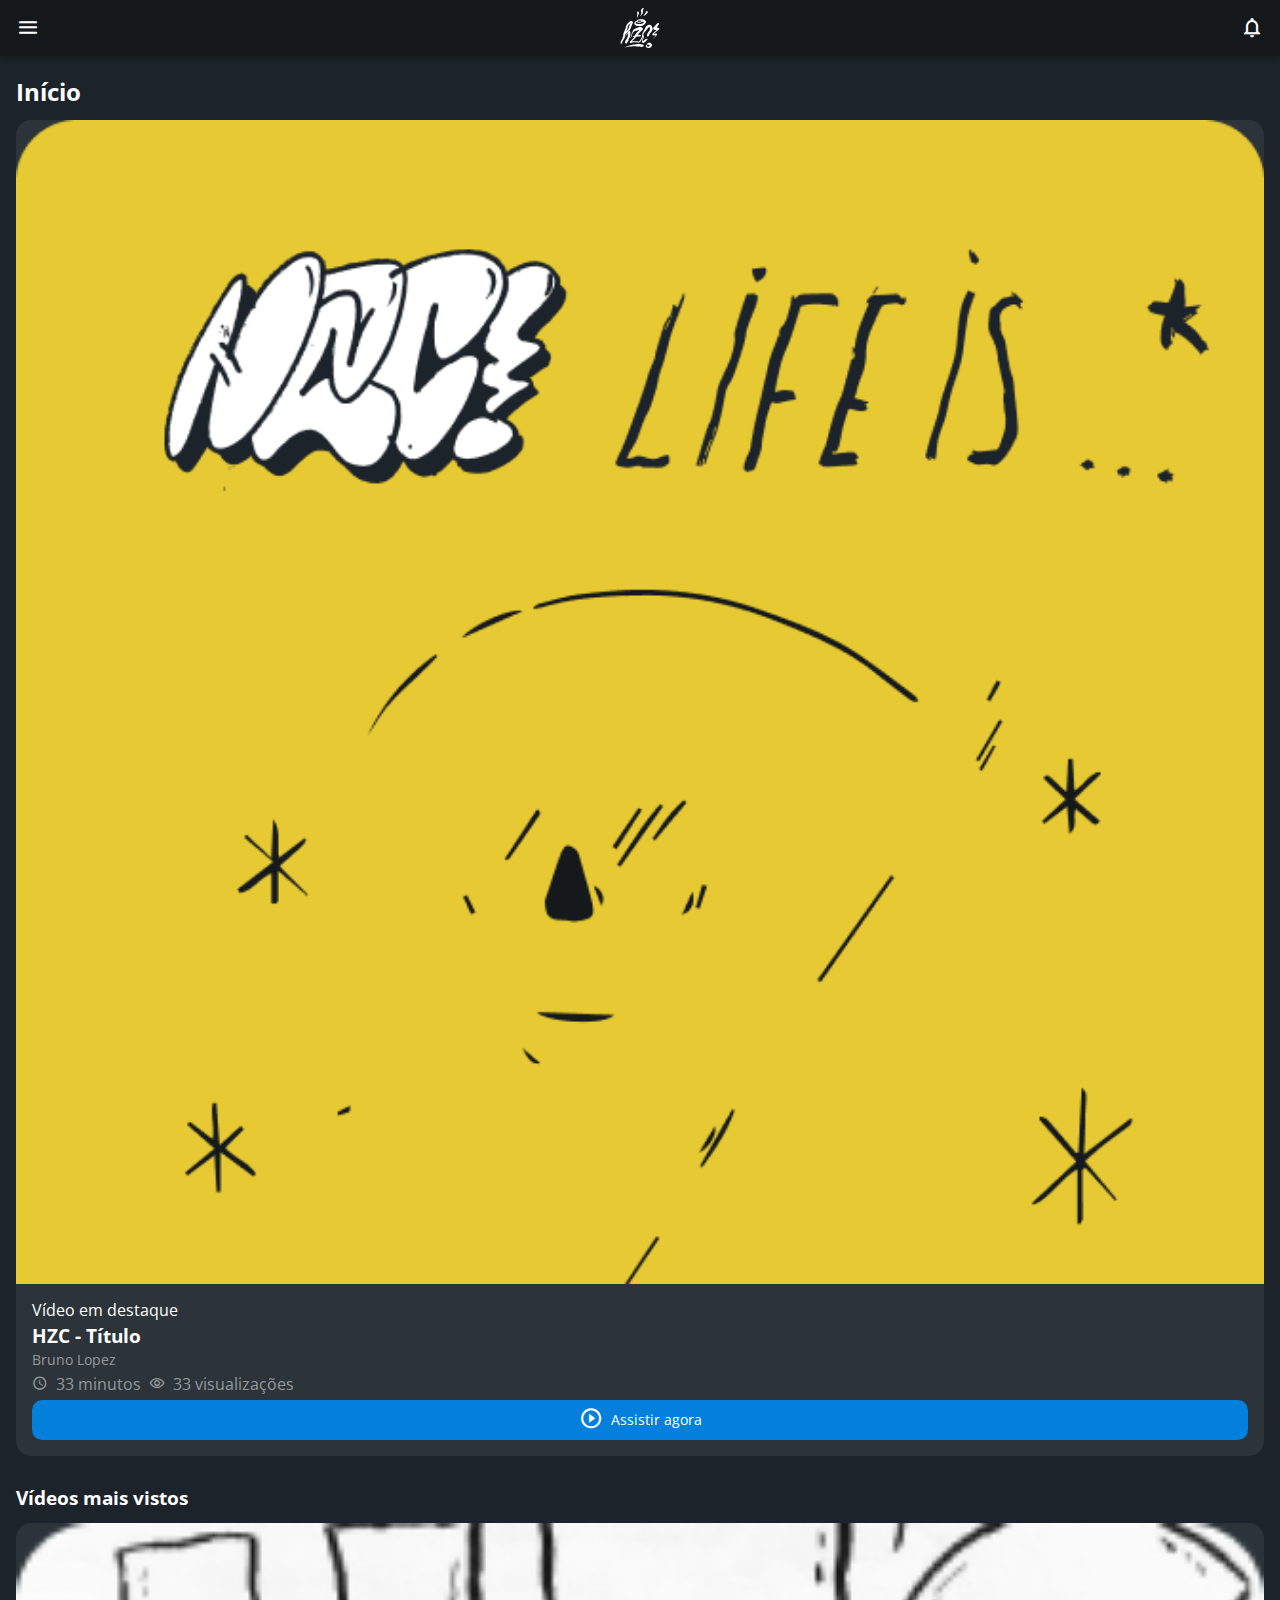
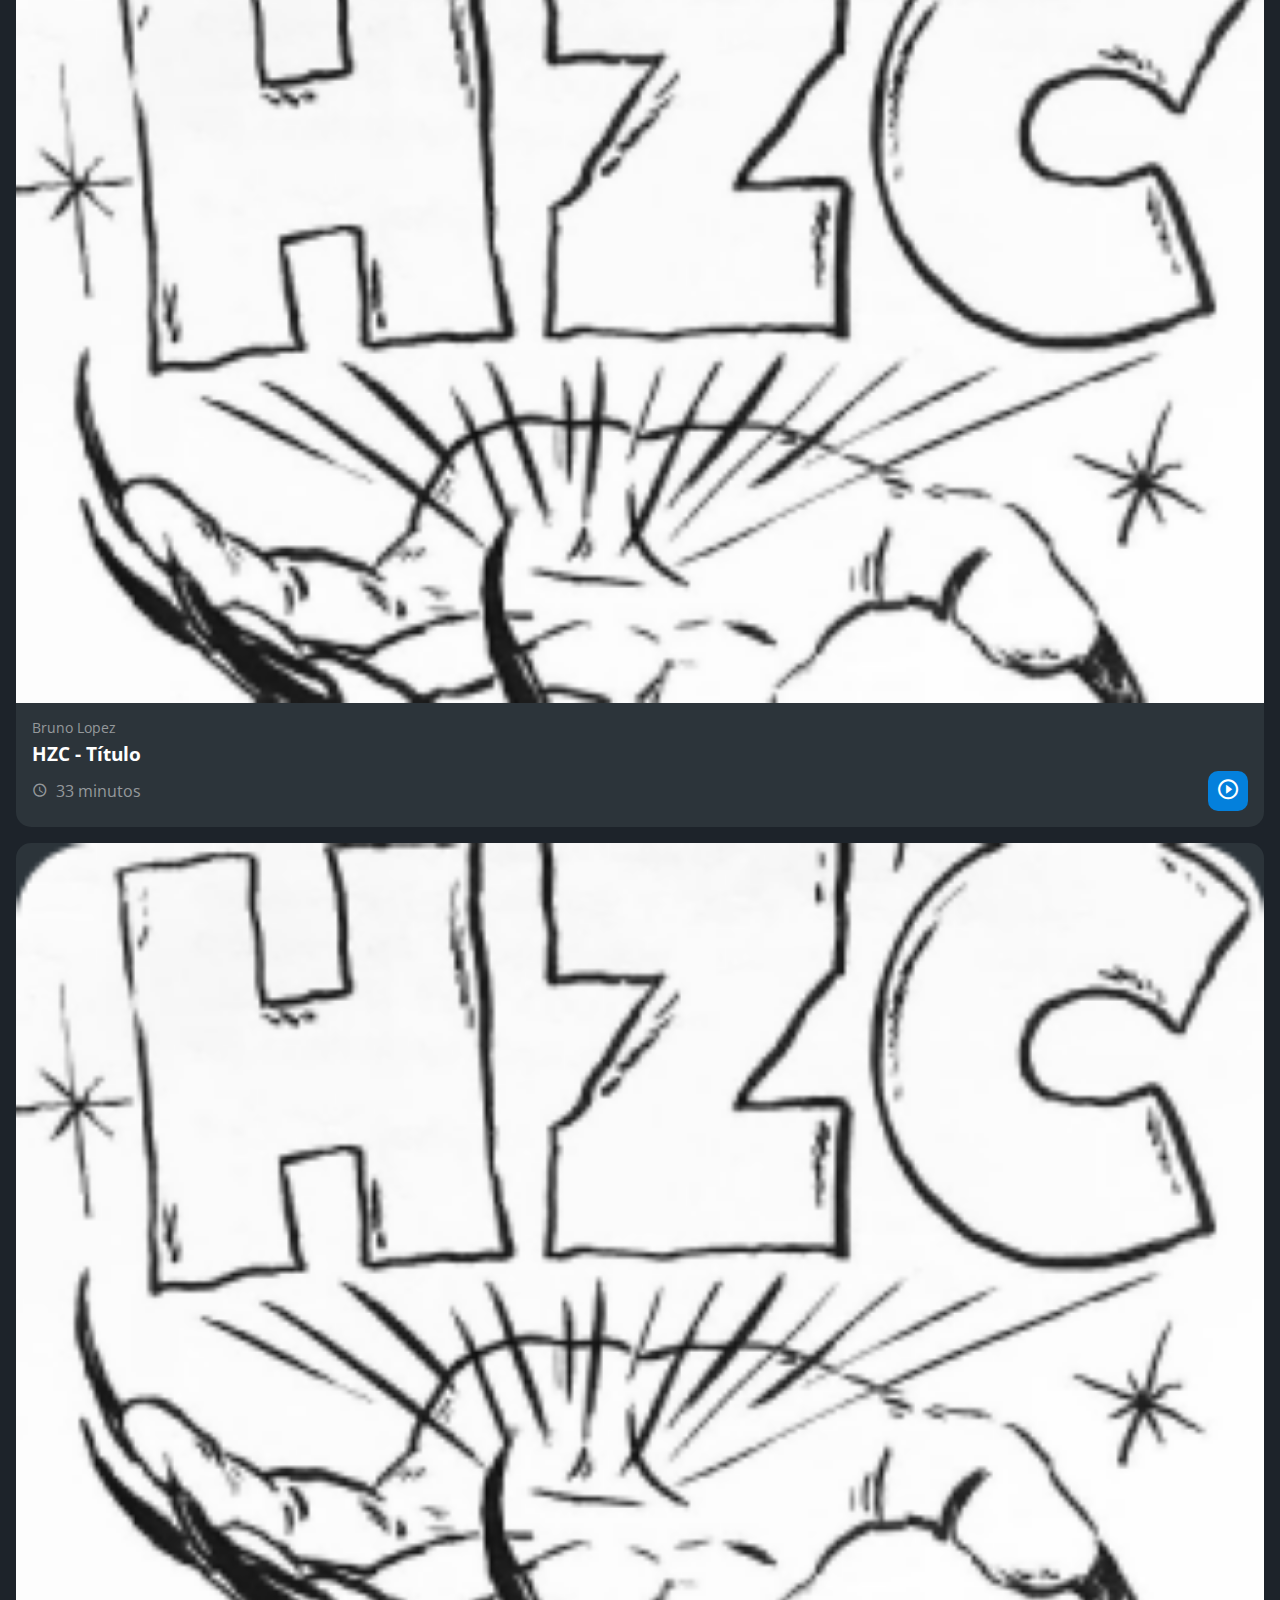
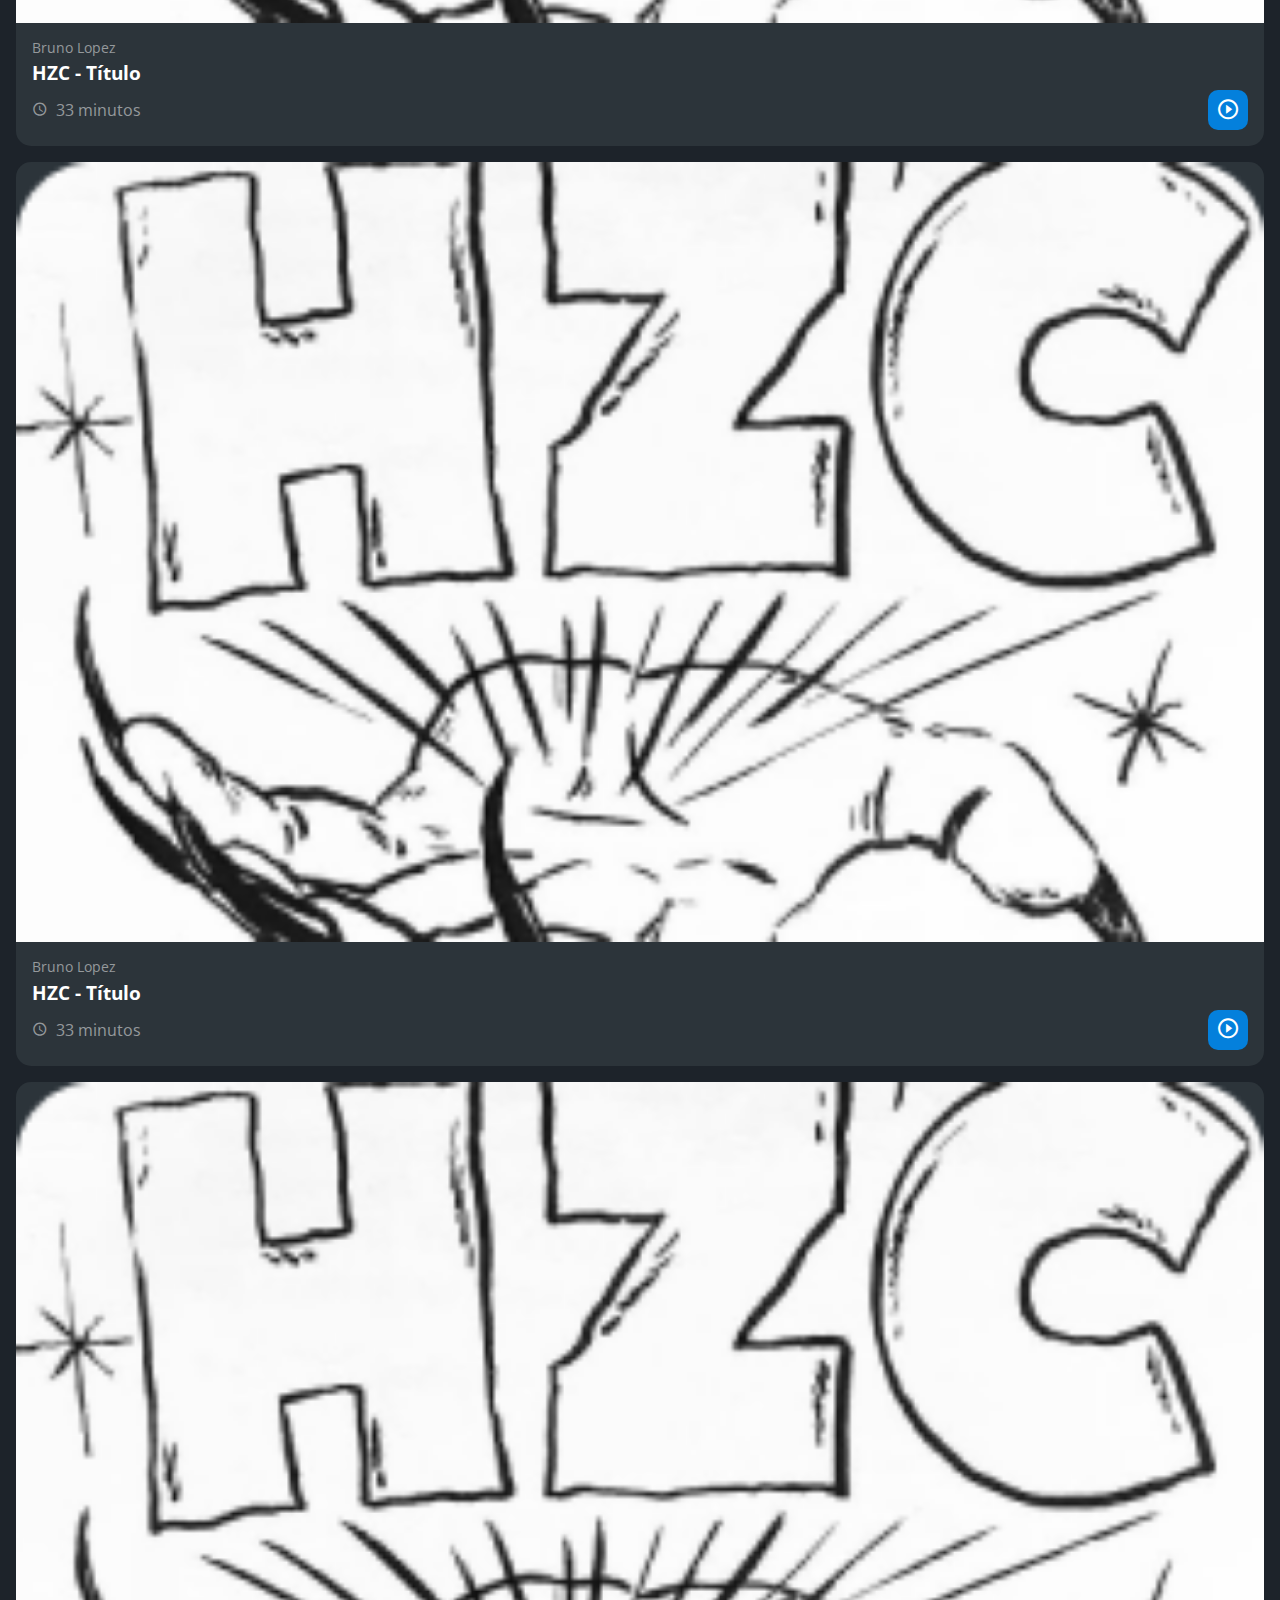
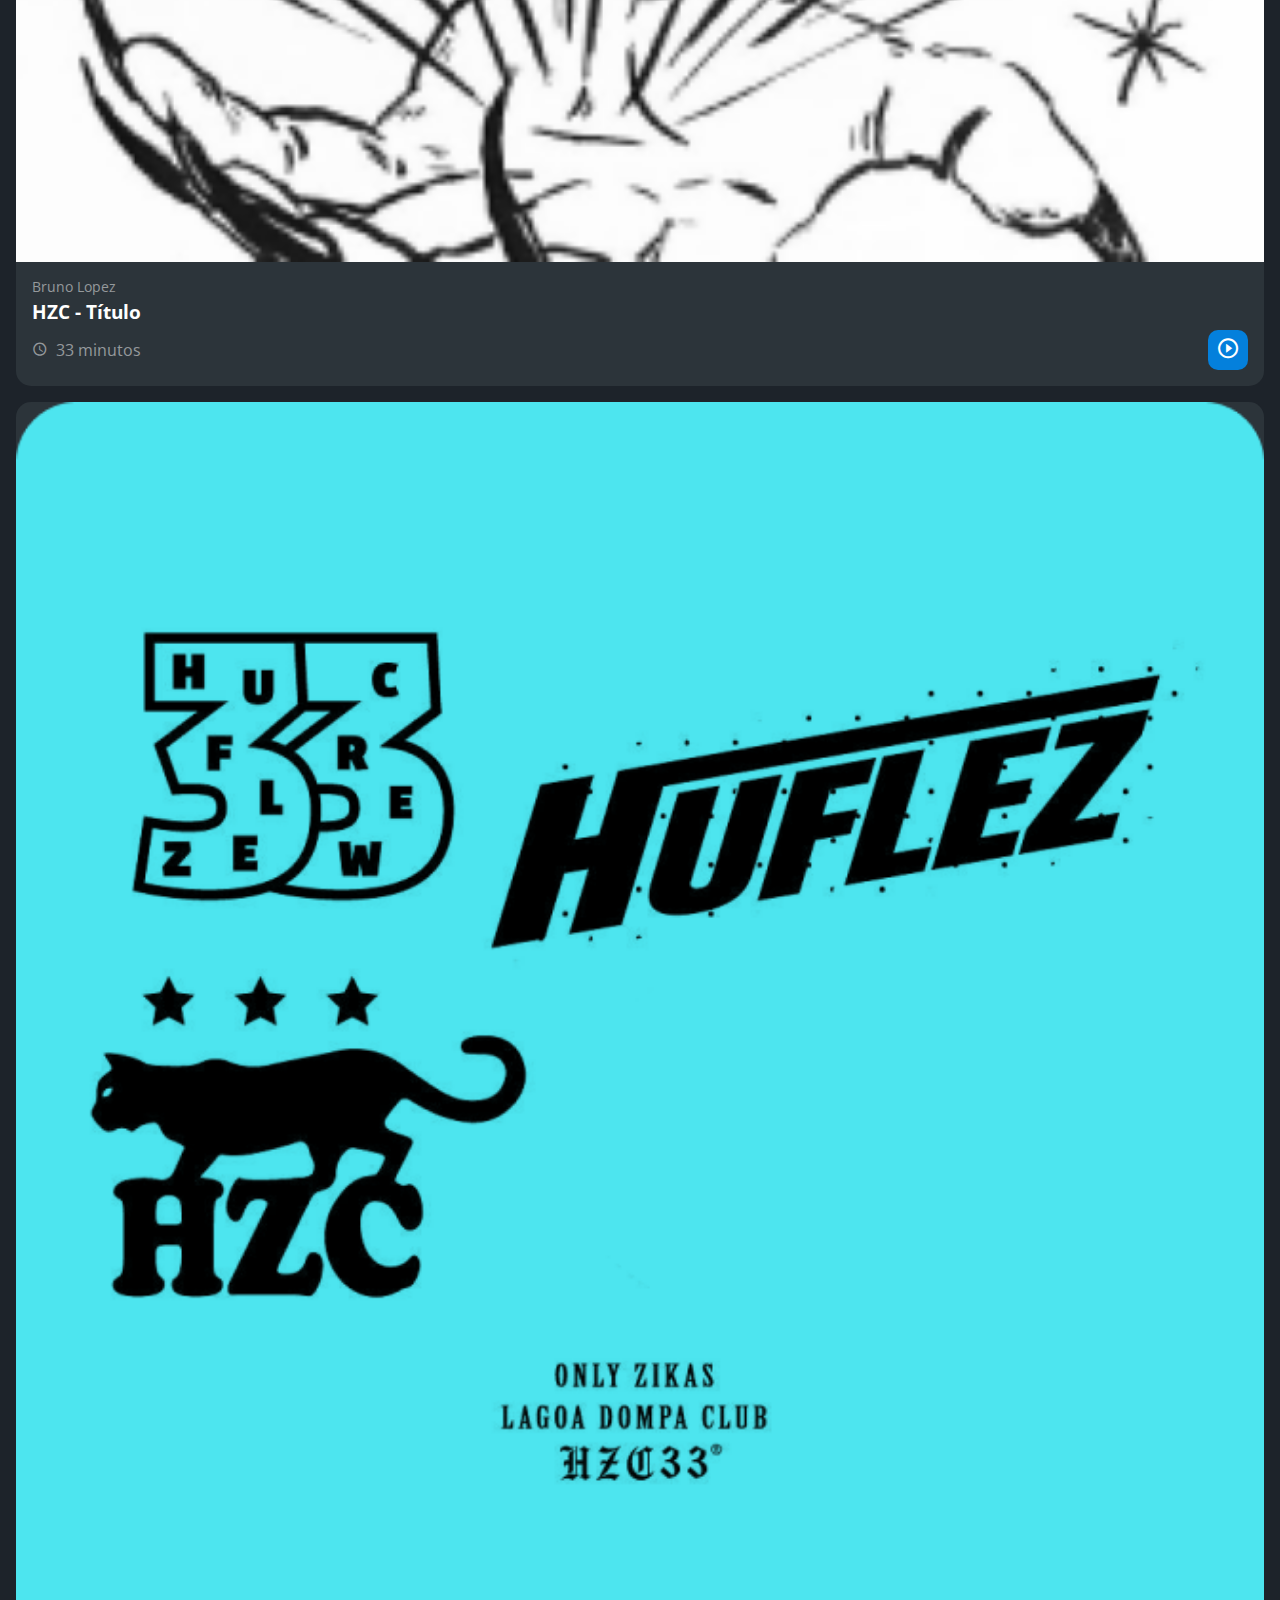
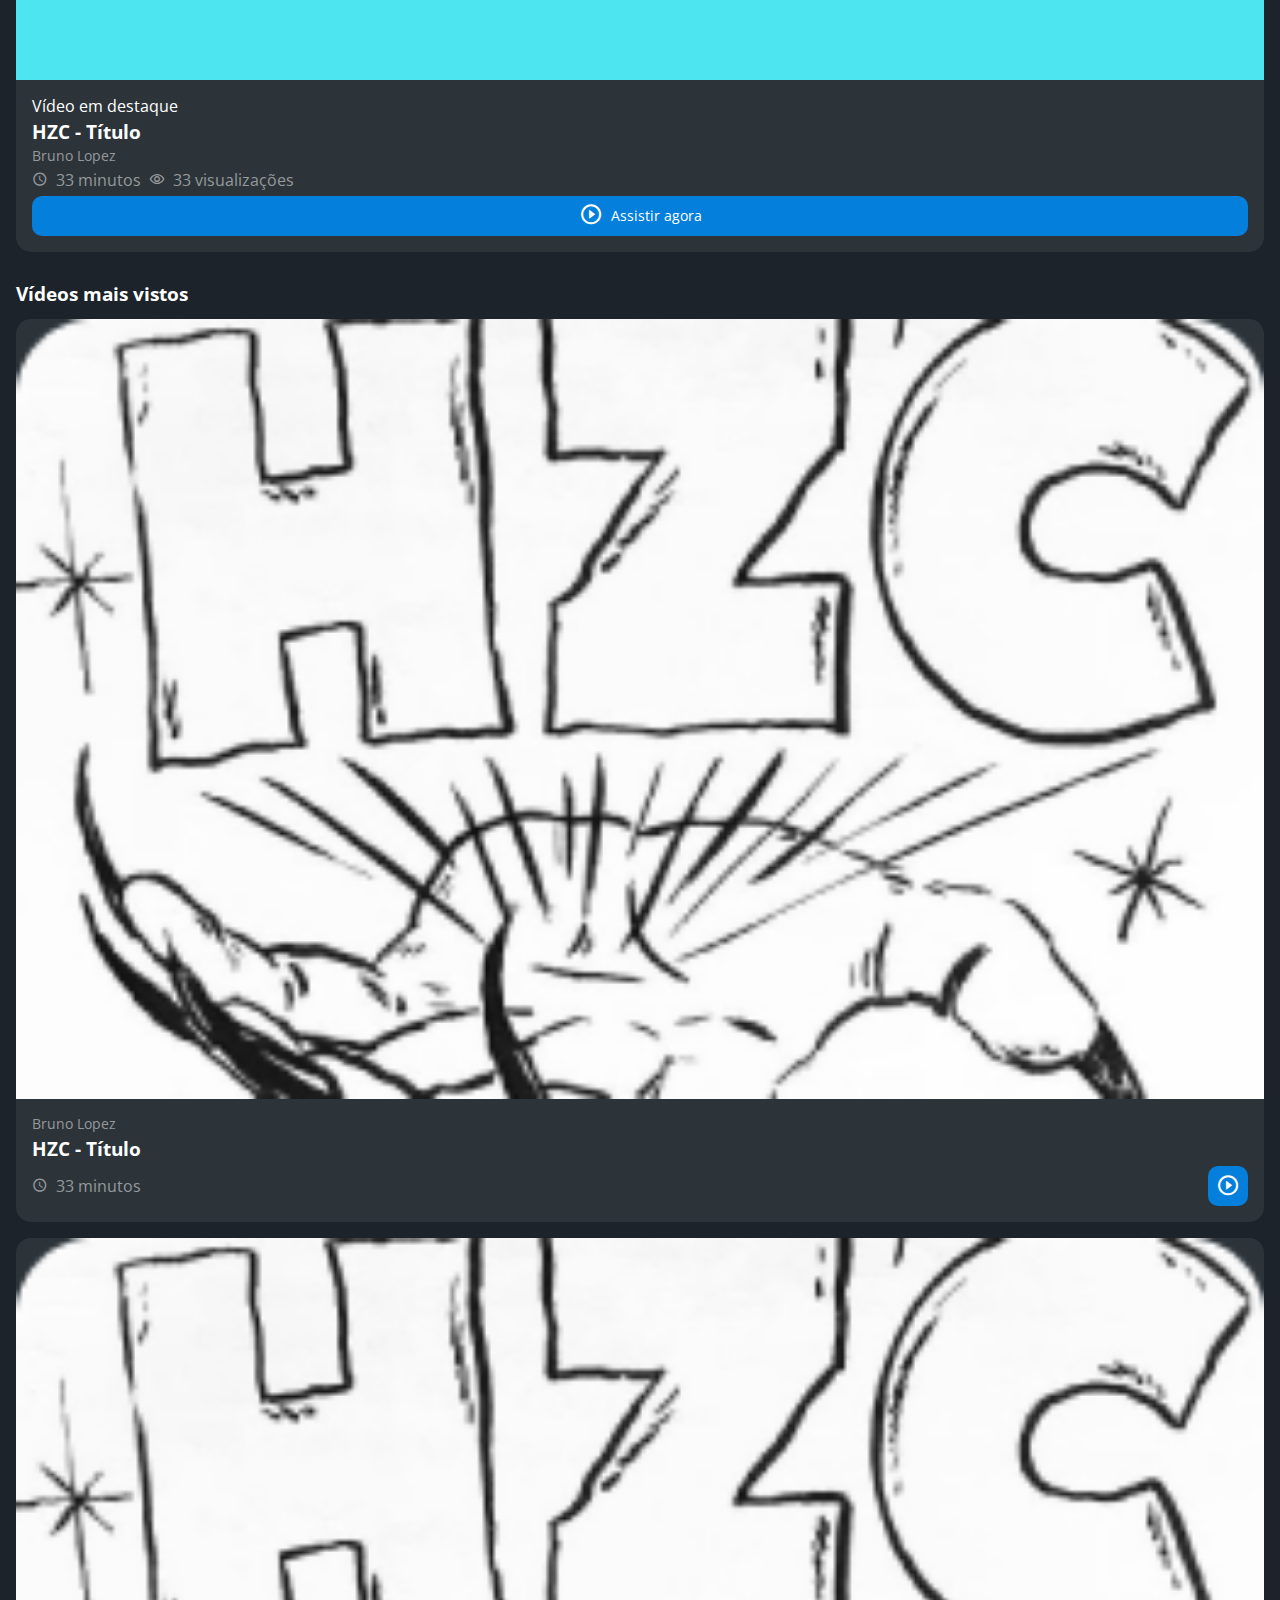
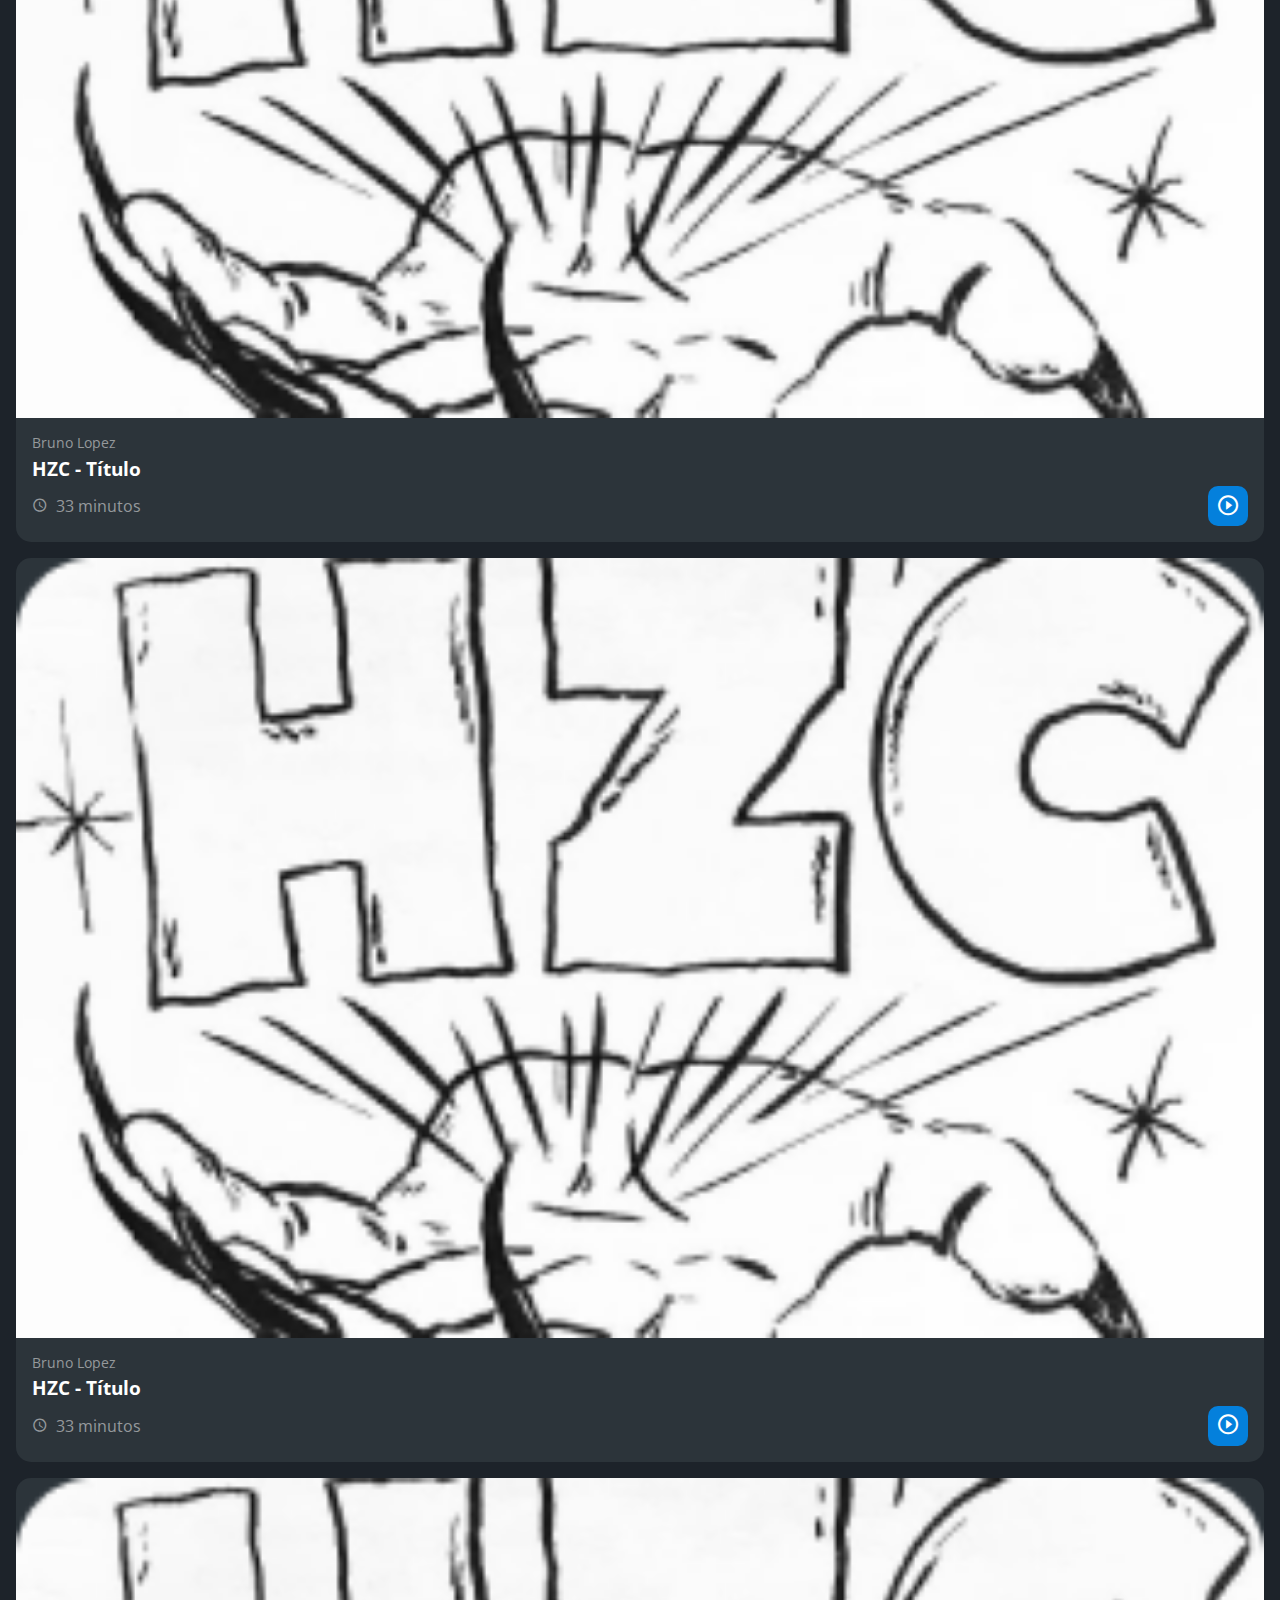
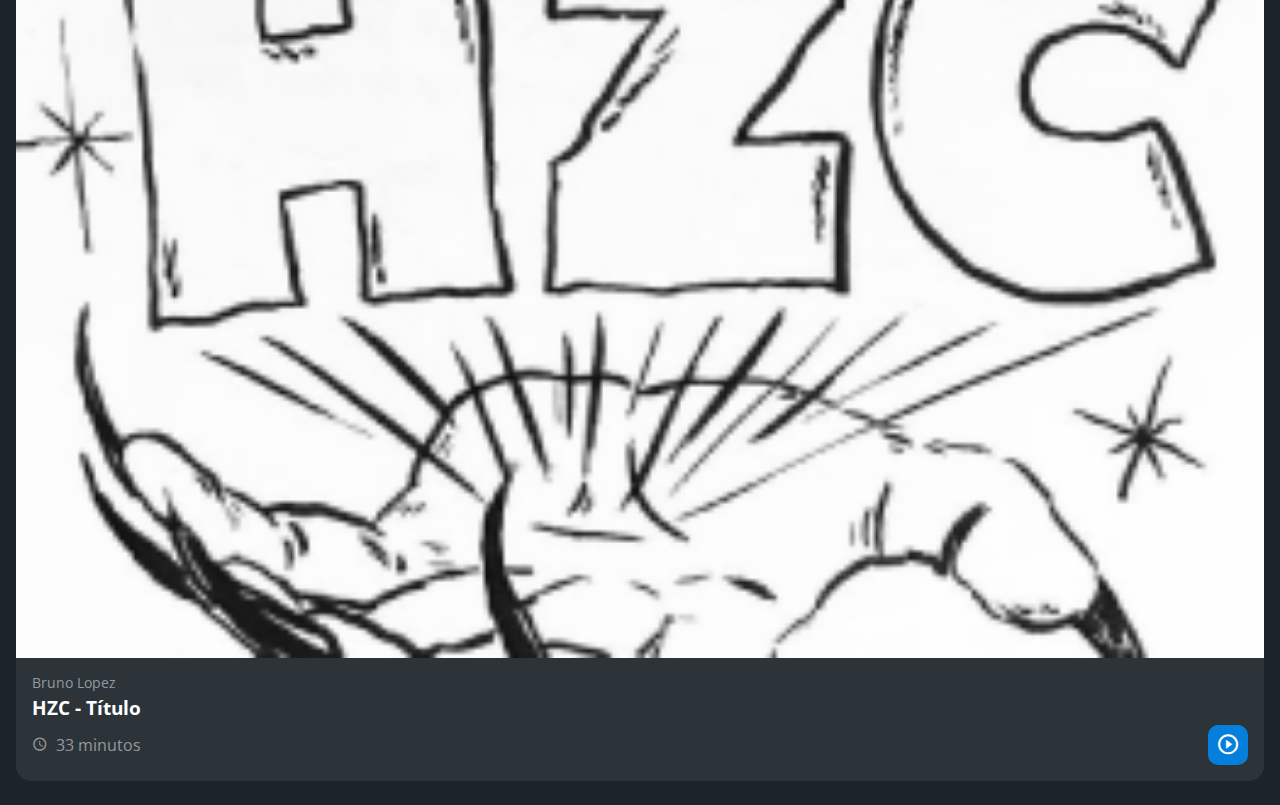
==== commit c304c77a: "Término do curso" ====
--- a/index.html
+++ b/index.html
@@ -13,181 +13,183 @@
 </head>
 <body>
     <header class="cabecalho">
-        <button class="cabecalho_menu" aria-label="Menu"><i></i></button>
-        <img src="assets/img/logo.svg" alt="Logotipo da HZC" class="cabecalho_logo">
-        <p class="cabecalho_perfil">Rubens Gabriel</p>
-        <button class="cabecalho_notificacao" aria-label="Notificação"><i></i></button>
+        <button class="cabecalho__menu" aria-label="Menu"><i></i></button>
+        <img src="assets/img/logo.svg" alt="Logotipo da HZC" class="cabecalho__logo">
+        <p class="cabecalho__perfil">Bruno Lopez</p>
+        <button class="cabecalho__notificacao" aria-label="Notificação"><i></i></button>
     </header>
     <nav class="menu-lateral">
-        <img src="assets/img/logo.svg" alt="Logotipo da HZC" class="menu-lateral_logo">
-        <a href="#" class="menu-lateral_link menu-lateral_link--inicio menu-lateral__link--ativo">Início</a>
-        <a href="#" class="menu-lateral_link menu-lateral_link--videos">Vídeos</a>
-        <a href="#" class="menu-lateral_link menu-lateral_link--picos">Picos</a>
-        <a href="#" class="menu-lateral_link menu-lateral_link--integrantes">Integrantes</a>
-        <a href="#" class="menu-lateral_link menu-lateral_link--camisas">Camisas</a>
-        <a href="#" class="menu-lateral_link menu-lateral_link--pinturas">Pinturas</a>
+        <img src="assets/img/logo.svg" alt="Logotipo da HZC" class="menu-lateral__logo">
+        <a href="#" class="menu-lateral__link menu-lateral__link--inicio menu-lateral__link--ativo">Início</a>
+        <a href="#" class="menu-lateral__link menu-lateral__link--videos">Vídeos</a>
+        <a href="#" class="menu-lateral__link menu-lateral__link--picos">Picos</a>
+        <a href="#" class="menu-lateral__link menu-lateral__link--integrantes">Integrantes</a>
+        <a href="#" class="menu-lateral__link menu-lateral__link--camisas">Camisas</a>
+        <a href="#" class="menu-lateral__link menu-lateral__link--pinturas">Pinturas</a>
     </nav>
     <main class="principal">
         <h2 class="titulo-pagina">Início</h2>
-        <article class="cartao cartao--destaque">
-            <img src="assets/img/banner-mobile_1.png" alt="Video" class="cartao_imagem">
-            <div class="cartao_conteudo">
-                <p class="cartao_destaque">Vídeo em destaque</p>
-                <h3 class="cartao_titulo">HZC - Título</h3>
-                <p class="cartao_perfil">Bruno Lopez</p>
-                <p class="cartao_info cartao_info--tempo">33 minutos</p>
-                <p class="cartao_info cartao_info--visualizacao">33 visualizações</p>
-                <button class="cartao__botao cartao_botao--play cartao_botao--destaque">Assistir agora</button>
+        <article class="cartao cartao--destaque destaque-video">
+            <img src="assets/img/banner-mobile_1.png" alt="Banner do cartao" class="cartao__imagem cartao__imagem--mobile">
+            <img src="assets/img/banner_1.png" alt="Banner do cartao" class="cartao__imagem cartao__imagem--desktop">
+            <div class="cartao__conteudo">
+                <p class="cartao__destaque">Vídeo em destaque</p>
+                <h3 class="cartao__titulo">HZC - Título</h3>
+                <p class="cartao__perfil">Bruno Lopez</p>
+                <p class="cartao__info cartao__info--tempo">33 minutos</p>
+                <p class="cartao__info cartao__info--visualizacao">33 visualizações</p>
+                <button class="cartao__botao cartao__botao--play cartao__botao--destaque">Assistir agora</button>
             </div>
         </article>
-        <article class="cartao cartao--recentes">
-            <h3 class="cartao_titulo">Vídeos recentes</h3>
-            <a href="#" class="cartao_link">Ver todos</a>
-            <ul class="cartao_lista">
-                <li class="cartao_item">
-                    <img src="assets/img/miniatura_1.png" alt="Thumbnail" class="cartao_item-thumbnail">
-                    <h4 class="cartao_item-titulo">HZC - Love machine</h4>
-                    <p class="cartao_item-perfil">Bruno Lopez</p>
-                </li>
-                <li class="cartao_item">
-                    <img src="assets/img/miniatura_1.png" alt="Thumbnail" class="cartao_item-thumbnail">
-                    <h4 class="cartao_item-titulo">HZC - Love machine</h4>
-                    <p class="cartao_item-perfil">Bruno Lopez</p>
-                </li>
-                <li class="cartao_item">
-                    <img src="assets/img/miniatura_1.png" alt="Thumbnail" class="cartao_item-thumbnail">
-                    <h4 class="cartao_item-titulo">HZC - Love machine</h4>
-                    <p class="cartao_item-perfil">Bruno Lopez</p>
+        <article class="cartao cartao--recentes videos-recentes">
+            <h3 class="cartao__titulo">Vídeos recentes</h3>
+            <a href="#" class="cartao__link">Ver todos</a>
+            <ul class="cartao__lista">
+                <li class="cartao__item">
+                    <img src="assets/img/miniatura_1.png" alt="Thumbnail" class="cartao__item-thumbnail">
+                    <h4 class="cartao__item-titulo">HZC - Love machine</h4>
+                    <p class="cartao__item-perfil">Bruno Lopez</p>
                 </li>
                 <li class="cartao__item">
-                    <img src="assets/img/miniatura_1.png" alt="Thumbnail" class="cartao_item-thumbnail">
-                    <h4 class="cartao_item-titulo">HZC - Love machine</h4>
-                    <p class="cartao_item-perfil">Bruno Lopez</p>
+                    <img src="assets/img/miniatura_1.png" alt="Thumbnail" class="cartao__item-thumbnail">
+                    <h4 class="cartao__item-titulo">HZC - Love machine</h4>
+                    <p class="cartao__item-perfil">Bruno Lopez</p>
                 </li>
-                <li class="cartao_item">
-                    <img src="assets/img/miniatura_1.png" alt="Thumbnail" class="cartao_item-thumbnail">
-                    <h4 class="cartao_item-titulo">HZC - Love machine</h4>
-                    <p class="cartao_item-perfil">Bruno Lopez</p>
+                <li class="cartao__item">
+                    <img src="assets/img/miniatura_1.png" alt="Thumbnail" class="cartao__item-thumbnail">
+                    <h4 class="cartao__item-titulo">HZC - Love machine</h4>
+                    <p class="cartao__item-perfil">Bruno Lopez</p>
+                </li>
+                <li class="cartao__item">
+                    <img src="assets/img/miniatura_1.png" alt="Thumbnail" class="cartao__item-thumbnail">
+                    <h4 class="cartao__item-titulo">HZC - Love machine</h4>
+                    <p class="cartao__item-perfil">Bruno Lopez</p>
+                </li>
+                <li class="cartao__item">
+                    <img src="assets/img/miniatura_1.png" alt="Thumbnail" class="cartao__item-thumbnail">
+                    <h4 class="cartao__item-titulo">HZC - Love machine</h4>
+                    <p class="cartao__item-perfil">Bruno Lopez</p>
                 </li>
             </ul>
         </article>
-        <section class="secao">
+        <section class="secao secao-videos">
             <h3 class="titulo-secao">Vídeos mais vistos</h3>
             <article class="cartao">
-                <img src="assets/img/video_1.png" alt="Video" class="cartao_imagem">
-                <div class="cartao_conteudo">
-                    <p class="cartao_perfil">Bruno Lopez</p>
-                    <h3 class="cartao_titulo">HZC - Título</h3>
-                    <p class="cartao_info cartao_info--tempo">33 minutos</p>
-                    <button class="cartao_botao cartao_botao--play" aria-label="Assistir agora"></button>
+                <img src="assets/img/video_1.png" alt="Vídeo" class="cartao__imagem">
+                <div class="cartao__conteudo">
+                    <p class="cartao__perfil">Bruno Lopez</p>
+                    <h3 class="cartao__titulo">HZC - Título</h3>
+                    <p class="cartao__info cartao__info--tempo">33 minutos</p>
+                    <button class="cartao__botao cartao__botao--play" aria-label="Assistir agora"></button>
                 </div>
             </article>
             <article class="cartao">
-                <img src="assets/img/video_1.png" alt="Video" class="cartao_imagem">
-                <div class="cartao_conteudo">
-                    <p class="cartao_perfil">Bruno Lopez</p>
-                    <h3 class="cartao_titulo">HZC - Título</h3>
-                    <p class="cartao_info cartao_info--tempo">33 minutos</p>
-                    <button class="cartao_botao cartao_botao--play" aria-label="Assistir agora"></button>
+                <img src="assets/img/video_1.png" alt="Vídeo" class="cartao__imagem">
+                <div class="cartao__conteudo">
+                    <p class="cartao__perfil">Bruno Lopez</p>
+                    <h3 class="cartao__titulo">HZC - Título</h3>
+                    <p class="cartao__info cartao__info--tempo">33 minutos</p>
+                    <button class="cartao__botao cartao__botao--play" aria-label="Assistir agora"></button>
                 </div>
             </article>
             <article class="cartao">
-                <img src="assets/img/video_1.png" alt="Video" class="cartao_imagem">
-                <div class="cartao_conteudo">
-                    <p class="cartao_perfil">Bruno Lopez</p>
-                    <h3 class="cartao_titulo">HZC - Título</h3>
-                    <p class="cartao_info cartao_info--tempo">33 minutos</p>
-                    <button class="cartao_botao cartao_botao--play" aria-label="Assistir agora"></button>
+                <img src="assets/img/video_1.png" alt="Vídeo" class="cartao__imagem">
+                <div class="cartao__conteudo">
+                    <p class="cartao__perfil">Bruno Lopez</p>
+                    <h3 class="cartao__titulo">HZC - Título</h3>
+                    <p class="cartao__info cartao__info--tempo">33 minutos</p>
+                    <button class="cartao__botao cartao__botao--play" aria-label="Assistir agora"></button>
                 </div>
             </article>
             <article class="cartao">
-                <img src="assets/img/video_1.png" alt="Video" class="cartao_imagem">
-                <div class="cartao_conteudo">
-                    <p class="cartao_perfil">Bruno Lopez</p>
-                    <h3 class="cartao_titulo">HZC - Título</h3>
-                    <p class="cartao_info cartao_info--tempo">33 minutos</p>
-                    <button class="cartao_botao cartao_botao--play" aria-label="Assistir agora"></button>
+                <img src="assets/img/video_1.png" alt="Vídeo" class="cartao__imagem">
+                <div class="cartao__conteudo">
+                    <p class="cartao__perfil">Bruno Lopez</p>
+                    <h3 class="cartao__titulo">HZC - Título</h3>
+                    <p class="cartao__info cartao__info--tempo">33 minutos</p>
+                    <button class="cartao__botao cartao__botao--play" aria-label="Assistir agora"></button>
                 </div>
             </article>
         </section>
-        <article class="cartao cartao--recentes">
-            <h3 class="cartao_titulo">Vídeos recentes</h3>
-            <a href="#" class="cartao_link">Ver todos</a>
-            <ul class="cartao_lista">
-                <li class="cartao_item">
-                    <img src="assets/img/miniatura_1.png" alt="Thumbnail" class="cartao_item-thumbnail">
-                    <h4 class="cartao_item-titulo">HZC - Love machine</h4>
-                    <p class="cartao_item-perfil">Bruno Lopez</p>
+        <article class="cartao cartao--recentes produtos-recentes">
+            <h3 class="cartao__titulo">Vídeos recentes</h3>
+            <a href="#" class="cartao__link">Ver todos</a>
+            <ul class="cartao__lista">
+                <li class="cartao__item">
+                    <img src="assets/img/miniatura_1.png" alt="Thumbnail" class="cartao__item-thumbnail">
+                    <h4 class="cartao__item-titulo">HZC - Love machine</h4>
+                    <p class="cartao__item-perfil">Bruno Lopez</p>
                 </li>
-                <li class="cartao_item">
-                    <img src="assets/img/miniatura_1.png" alt="Thumbnail" class="cartao_item-thumbnail">
-                    <h4 class="cartao_item-titulo">HZC - Love machine</h4>
-                    <p class="cartao_item-perfil">Bruno Lopez</p>
+                <li class="cartao__item">
+                    <img src="assets/img/miniatura_1.png" alt="Thumbnail" class="cartao__item-thumbnail">
+                    <h4 class="cartao__item-titulo">HZC - Love machine</h4>
+                    <p class="cartao__item-perfil">Bruno Lopez</p>
                 </li>
-                <li class="cartao_item">
-                    <img src="assets/img/miniatura_1.png" alt="Thumbnail" class="cartao_item-thumbnail">
-                    <h4 class="cartao_item-titulo">HZC - Love machine</h4>
-                    <p class="cartao_item-perfil">Bruno Lopez</p>
+                <li class="cartao__item">
+                    <img src="assets/img/miniatura_1.png" alt="Thumbnail" class="cartao__item-thumbnail">
+                    <h4 class="cartao__item-titulo">HZC - Love machine</h4>
+                    <p class="cartao__item-perfil">Bruno Lopez</p>
                 </li>
-                <li class="cartao_item">
-                    <img src="assets/img/miniatura_1.png" alt="Thumbnail" class="cartao_item-thumbnail">
-                    <h4 class="cartao_item-titulo">HZC - Love machine</h4>
-                    <p class="cartao_item-perfil">Bruno Lopez</p>
+                <li class="cartao__item">
+                    <img src="assets/img/miniatura_1.png" alt="Thumbnail" class="cartao__item-thumbnail">
+                    <h4 class="cartao__item-titulo">HZC - Love machine</h4>
+                    <p class="cartao__item-perfil">Bruno Lopez</p>
                 </li>
-                <li class="cartao_item">
-                    <img src="assets/img/miniatura_1.png" alt="Thumbnail" class="cartao_item-thumbnail">
-                    <h4 class="cartao_item-titulo">HZC - Love machine</h4>
-                    <p class="cartao_item-perfil">Bruno Lopez</p>
+                <li class="cartao__item">
+                    <img src="assets/img/miniatura_1.png" alt="Thumbnail" class="cartao__item-thumbnail">
+                    <h4 class="cartao__item-titulo">HZC - Love machine</h4>
+                    <p class="cartao__item-perfil">Bruno Lopez</p>
                 </li>
             </ul>
         </article>
-        <article class="cartao cartao--destaque">
-            <img src="assets/img/banner-mobile_1.png" alt="Banner do cartao" class="cartao_imagem">
-            <div class="cartao_conteudo">
-                <p class="cartao_destaque">Vídeo em destaque</p>
-                <h3 class="cartao_titulo">HZC - Título</h3>
-                <p class="cartao_perfil">Bruno Lopez</p>
-                <p class="cartao_info cartao__info--tempo">33 minutos</p>
-                <p class="cartao_info cartao__info--visualizacao">33 visualizações</p>
-                <button class="cartao_botao cartao_botao--play cartao_botao--destaque">Assistir agora</button>
+        <article class="cartao cartao--destaque destaque-produtos">
+            <img src="assets/img/banner-mobile_2.png" alt="Banner do cartao" class="cartao__imagem cartao__imagem--mobile">
+            <img src="assets/img/banner_2.png" alt="Banner do cartao" class="cartao__imagem cartao__imagem--desktop">
+            <div class="cartao__conteudo">
+                <p class="cartao__destaque">Vídeo em destaque</p>
+                <h3 class="cartao__titulo">HZC - Título</h3>
+                <p class="cartao__perfil">Bruno Lopez</p>
+                <p class="cartao__info cartao__info--tempo">33 minutos</p>
+                <p class="cartao__info cartao__info--visualizacao">33 visualizações</p>
+                <button class="cartao__botao cartao__botao--play cartao__botao--destaque">Assistir agora</button>
             </div>
         </article>
-        <section class="secao">
+        <section class="secao secao-produtos">
             <h3 class="titulo-secao">Vídeos mais vistos</h3>
             <article class="cartao">
-                <img src="assets/img/video_1.png" alt="Vídeo" class="cartao_imagem">
-                <div class="cartao_conteudo">
-                    <p class="cartao_perfil">Bruno Lopez</p>
-                    <h3 class="cartao_titulo">HZC - Título</h3>
-                    <p class="cartao_info cartao_info--tempo">33 minutos</p>
-                    <button class="cartao_botao cartao_botao--play" aria-label="Assistir agora"></button>
+                <img src="assets/img/video_1.png" alt="Vídeo" class="cartao__imagem">
+                <div class="cartao__conteudo">
+                    <p class="cartao__perfil">Bruno Lopez</p>
+                    <h3 class="cartao__titulo">HZC - Título</h3>
+                    <p class="cartao__info cartao__info--tempo">33 minutos</p>
+                    <button class="cartao__botao cartao__botao--play" aria-label="Assistir agora"></button>
                 </div>
             </article>
             <article class="cartao">
-                <img src="assets/img/video_1.png" alt="Vídeo" class="cartao_imagem">
-                <div class="cartao_conteudo">
-                    <p class="cartao_perfil">Bruno Lopez</p>
-                    <h3 class="cartao_titulo">HZC - Título</h3>
-                    <p class="cartao_info cartao__info--tempo">33 minutos</p>
-                    <button class="cartao_botao cartao_botao--play" aria-label="Assistir agora"></button>
+                <img src="assets/img/video_1.png" alt="Vídeo" class="cartao__imagem">
+                <div class="cartao__conteudo">
+                    <p class="cartao__perfil">Bruno Lopez</p>
+                    <h3 class="cartao__titulo">HZC - Título</h3>
+                    <p class="cartao__info cartao__info--tempo">33 minutos</p>
+                    <button class="cartao__botao cartao__botao--play" aria-label="Assistir agora"></button>
                 </div>
             </article>
             <article class="cartao">
-                <img src="assets/img/video_1.png" alt="Vídeo" class="cartao_imagem">
-                <div class="cartao_conteudo">
-                    <p class="cartao_perfil">Bruno Lopez</p>
-                    <h3 class="cartao_titulo">HZC - Título</h3>
-                    <p class="cartao_info cartao_info--tempo">33 minutos</p>
-                    <button class="cartao_botao cartao_botao--play" aria-label="Assistir agora"></button>
+                <img src="assets/img/video_1.png" alt="Vídeo" class="cartao__imagem">
+                <div class="cartao__conteudo">
+                    <p class="cartao__perfil">Bruno Lopez</p>
+                    <h3 class="cartao__titulo">HZC - Título</h3>
+                    <p class="cartao__info cartao__info--tempo">33 minutos</p>
+                    <button class="cartao__botao cartao__botao--play" aria-label="Assistir agora"></button>
                 </div>
             </article>
             <article class="cartao">
-                <img src="assets/img/video_1.png" alt="Vídeo" class="cartao_imagem">
-                <div class="cartao_conteudo">
-                    <p class="cartao_perfil">Bruno Lopez</p>
-                    <h3 class="cartao_titulo">HZC - Título</h3>
-                    <p class="cartao_info cartao_info--tempo">33 minutos</p>
-                    <button class="cartao_botao cartao_botao--play" aria-label="Assistir agora"></button>
+                <img src="assets/img/video_1.png" alt="Vídeo" class="cartao__imagem">
+                <div class="cartao__conteudo">
+                    <p class="cartao__perfil">Bruno Lopez</p>
+                    <h3 class="cartao__titulo">HZC - Título</h3>
+                    <p class="cartao__info cartao__info--tempo">33 minutos</p>
+                    <button class="cartao__botao cartao__botao--play" aria-label="Assistir agora"></button>
                 </div>
             </article>
         </section>
--- a/assets/css/style.css
+++ b/assets/css/style.css
@@ -25,21 +25,21 @@
     box-shadow: 0px 4px 4px rgba(0, 0, 0, 0.16);
 }
 
-.cabecalho_menu i::before {
+.cabecalho__menu i::before {
     content: "\e904";
     font-size: 24px;
 }
 
-.cabecalho_notificacao i::before {
+.cabecalho__notificacao i::before {
     content: "\e906";
     font-size: 24px;
 }
 
-.cabecalho_logo {
+.cabecalho__logo {
     width: 40px;
 }
 
-.cabecalho_perfil {
+.cabecalho__perfil {
     display: none;
 }
 
@@ -55,15 +55,15 @@
         grid-column: 2;
     }
 
-    .cabecalho_menu {
+    .cabecalho__menu {
         display: none;
     }
 
-    .cabecalho_logo {
+    .cabecalho__logo {
         display: none;
     }
 
-    .cabecalho_perfil {
+    .cabecalho__perfil {
         display: grid;
         grid-template-columns: repeat(3, auto);
         column-gap: 8px;
@@ -74,7 +74,7 @@
         border-right: 1px solid #95999C;
     }
 
-    .cabecalho_perfil::before {
+    .cabecalho__perfil::before {
         content: "";
         display: block;
         width: 32px;
@@ -85,7 +85,7 @@
         background-position: center;
     }
 
-    .cabecalho_perfil::after {
+    .cabecalho__perfil::after {
         content: "\e90d";
         color: #FFFFFF;
         font-size: 1.5rem;
@@ -109,13 +109,13 @@
     transition: .25s;
 }
 
-.menu-lateral_logo {
+.menu-lateral__logo {
     width: 118px;
     align-self: center;
     padding: 16px;
 }
 
-.menu-lateral_link {
+.menu-lateral__link {
     height: 64px;
     color: #95999C;
     padding-left: 64px;
@@ -123,13 +123,13 @@
     align-items: center;
 }
 
-.menu-lateral_link--ativo {
+.menu-lateral__link--ativo {
     color: #FFFFFF;
     padding-left: 56px;
     border-left: 8px solid #FFFFFF;
 }
 
-.menu-lateral_link::before {
+.menu-lateral__link::before {
     content: "\e900";
     width: 24px;
     height: 24px;
@@ -138,27 +138,27 @@
     left: 24px;
 }
 
-.menu-lateral_link--inicio::before {
+.menu-lateral__link--inicio::before {
     content: "\e902";
 }
 
-.menu-lateral_link--videos::before {
+.menu-lateral__link--videos::before {
     content: "\e90e";
 }
 
-.menu-lateral_link--picos::before {
+.menu-lateral__link--picos::before {
     content: "\e909";
 }
 
-.menu-lateral_link--integrantes::before {
+.menu-lateral__link--integrantes::before {
     content: "\e903";
 }
 
-.menu-lateral_link--camisas::before {
+.menu-lateral__link--camisas::before {
     content: "\e900";
 }
 
-.menu-lateral_link--pinturas::before {
+.menu-lateral__link--pinturas::before {
     content: "\e90a";
 }
 
@@ -191,9 +191,20 @@
     .principal {
         display: grid;
         grid-template-columns: auto 1fr auto;
+        grid-template-areas: 
+            "titulo-pagina titulo-pagina titulo-pagina"
+            "destaque-video destaque-video videos-recentes"
+            "secao-videos secao-videos secao-videos"
+            "produtos-recentes destaque-produtos destaque-produtos"
+            "secao-produtos secao-produtos secao-produtos"       
+        ;
         column-gap: 32px;
         padding: 16px 60px;
         grid-column: 2;
+    }
+
+    .titulo-secao {
+        grid-column: span 4;
     }
 }
 
@@ -204,50 +215,54 @@
     background-color: #2C343A;
 }
 
+.cartao__imagem--desktop {
+    display: none;
+}
+
 .cartao--destaque {
     margin-bottom: 16px;
 }
 
-.cartao_conteudo {
+.cartao__conteudo {
     padding: 16px;
     display: grid;
     grid-template-columns: auto 1fr;
     gap: 8px;
 }
 
-.cartao_destaque {
+.cartao__destaque {
     grid-column: span 2;
 }
 
-.cartao_titulo {
+.cartao__titulo {
     font-size: 1.2rem;
     font-weight: 700;
     grid-column: span 2;
 }
 
-.cartao_perfil {
+.cartao__perfil {
     color: #95999C;
     font-size: 0.9rem;
     grid-column: span 2;
 }
 
-.cartao_info {
+.cartao__info {
     display: flex;
     align-items: center;
     color: #95999C;
 }
 
-.cartao_info--tempo::before {
+.cartao__info--tempo::before {
     content: "\e90c";
     margin-right: 8px;    
 }
 
-.cartao_info--visualizacao::before {
+.cartao__info--visualizacao::before {
     content: "\e90f";
     margin-right: 8px;    
 }
 
-.cartao_botao {
+.cartao__botao {
     display: flex;
     justify-content: center;
     align-items: center;
@@ -259,17 +274,17 @@
     justify-self: flex-end;
 }
 
-.cartao_botao--play::before {
+.cartao__botao--play::before {
     content: "\e90b";
     font-size: 24px;
 }
 
-.cartao_botao--destaque {
+.cartao__botao--destaque {
     width: 100%;
     grid-column: span 2;
 }
 
-.cartao_botao--destaque::before {
+.cartao__botao--destaque::before {
     margin-right: 8px;
 }
 
@@ -278,6 +293,23 @@
 }
 
 @media screen and (min-width: 1440px) {
+    .cartao--destaque {
+        margin-bottom: 0;
+    }
+
+    .cartao__imagem--mobile {
+        display: none;
+    }
+
+    .cartao__imagem--desktop {
+        display: block;
+    }
+
+    .cartao__botao--destaque {
+        grid-column: auto;
+        padding: 16px 8px;
+    }
+
     .cartao--recentes {
         display: grid;
         grid-template-columns: auto auto;
@@ -286,43 +318,44 @@
         width: 256px;
         padding: 16px;
         box-sizing: border-box;
-    }
-
-    .cartao--recentes .cartao_titulo {
+        align-self: flex-start;
+    }
+
+    .cartao--recentes .cartao__titulo {
         grid-column: auto;
     }
 
-    .cartao_link {
+    .cartao__link {
         font-size: 0.8rem;
         font-weight: 600;
         color: #0480DC;
         justify-self: flex-end;
     }
     
-    .cartao_lista {
+    .cartao__lista {
         display: grid;
         row-gap: 16px;
         grid-column: span 2;
     }
 
-    .cartao_item {
+    .cartao__item {
         display: grid;
         grid-template-columns: auto 1fr;
         gap: 8px;
     }
 
-    .cartao_item-thumbnail {
+    .cartao__item-thumbnail {
         width: 32px;
         grid-row: span 2;
     }
 
-    .cartao_item-titulo {
+    .cartao__item-titulo {
         font-size: 0.9rem;
         line-height: 1.2rem;
         font-weight: 700;
     }
 
-    .cartao_item-perfil {
+    .cartao__item-perfil {
         font-size: 0.8rem;
         color: #95999C;
     }
@@ -331,4 +364,34 @@
 .secao {
     display: grid;
     gap: 16px;
+}
+
+@media screen and (min-width: 1440px) {
+    .secao {
+        grid-template-columns: repeat(4, 1fr);
+    }
+
+    .destaque-video {
+        grid-area: destaque-video;
+    }
+    
+    .videos-recentes {
+        grid-area: videos-recentes;
+    }
+    
+    .secao-videos {
+        grid-area: secao-videos;
+    }
+    
+    .destaque-produtos {
+        grid-area: destaque-produtos;
+    }
+    
+    .produtos-recentes {
+        grid-area: produtos-recentes;
+    }
+    
+    .secao-produtos {
+        grid-area: secao-produtos;
+    }
 }